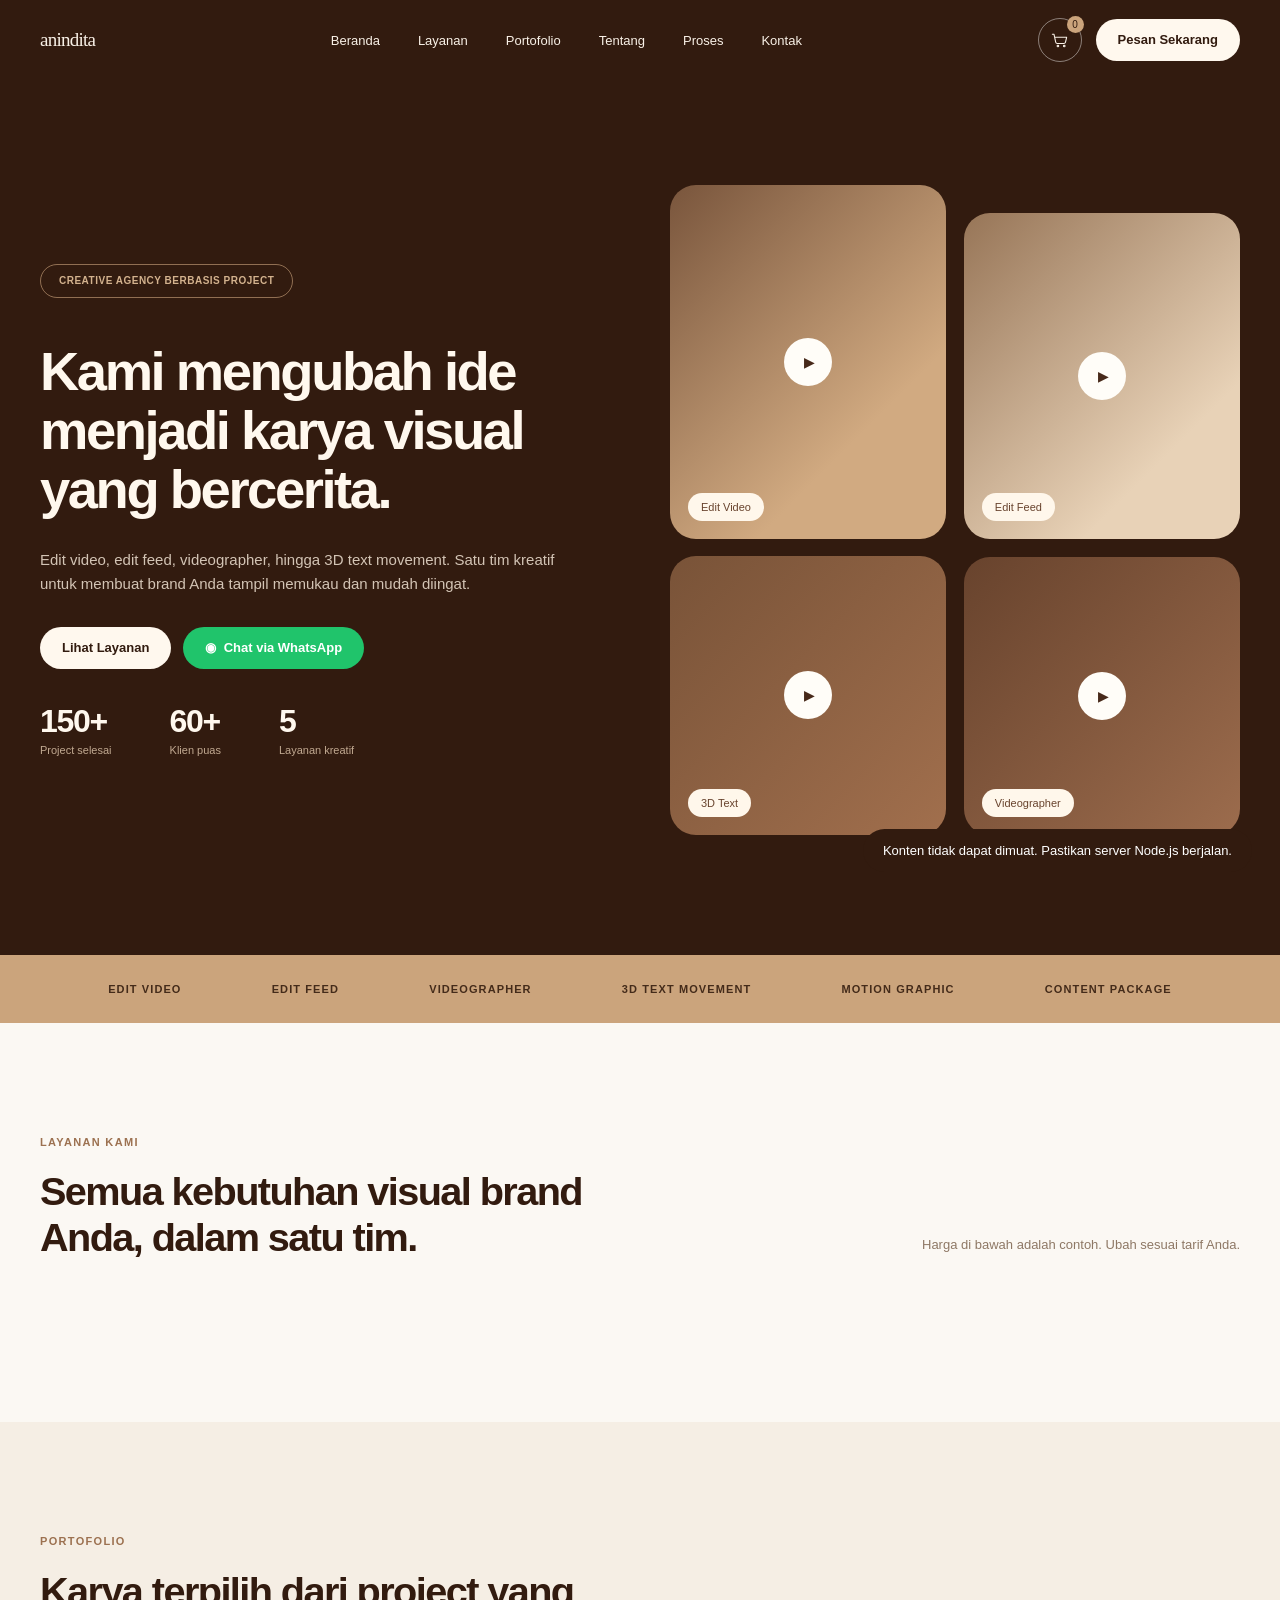
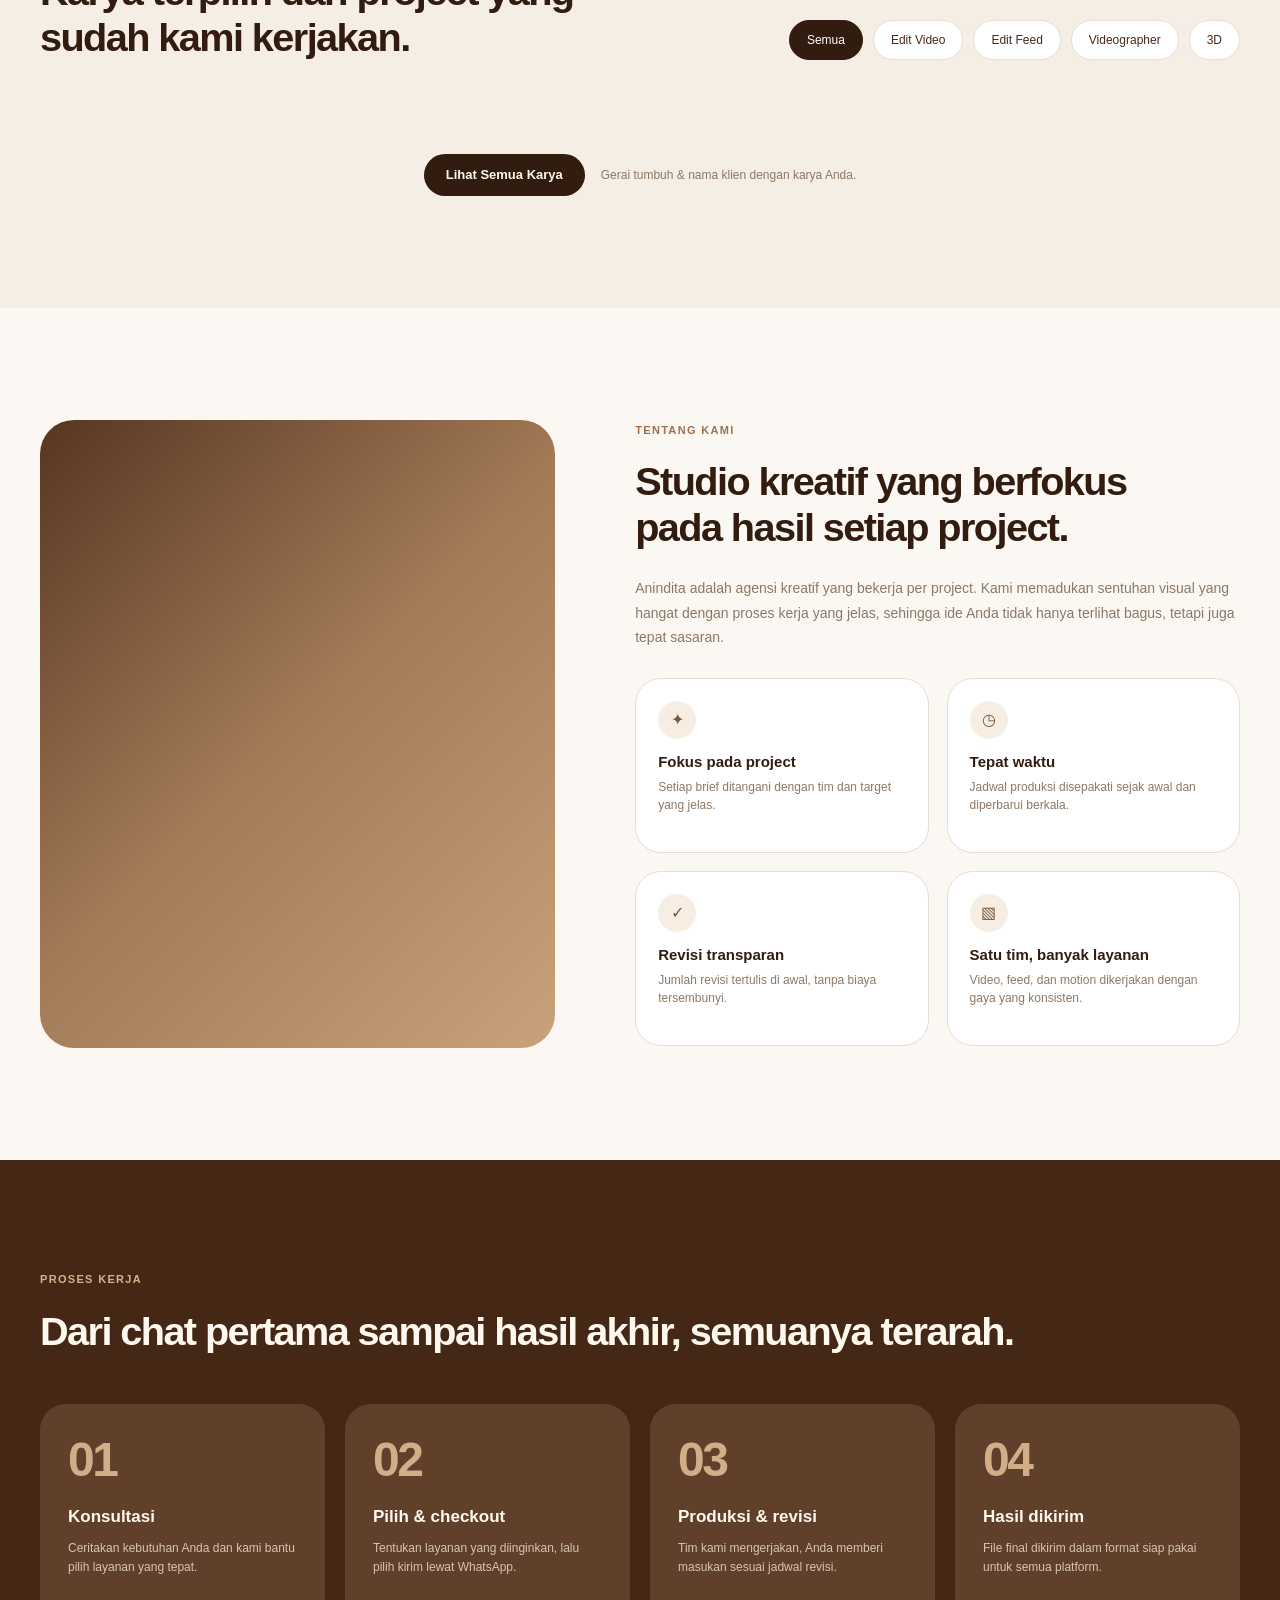
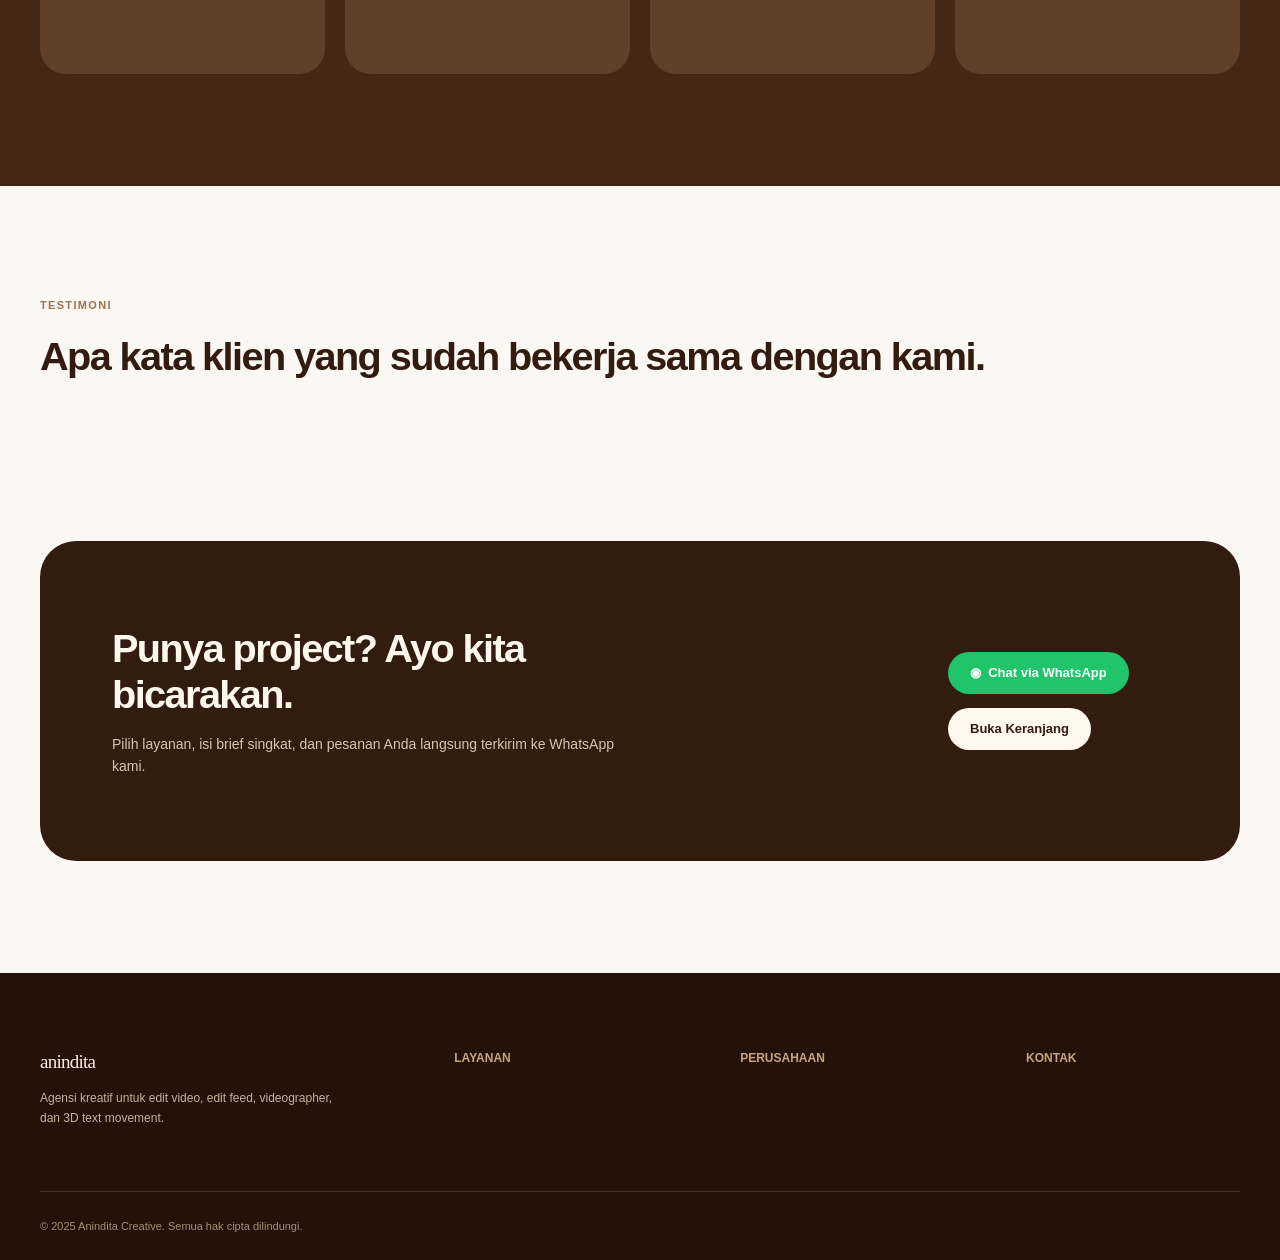
==== landing-page/index.html @ 93f9b480 "Add initial styles for landing page layout and components - Introduced a new CSS file for the landin" ====
<!doctype html>
<html lang="id">
  <head>
    <meta charset="utf-8">
    <meta name="viewport" content="width=device-width, initial-scale=1">
    <meta name="theme-color" content="#321b0f">
    <meta name="description" content="Anindita Creative membantu brand bercerita lewat video, edit feed, videografi, dan motion graphic.">
    <title>Anindita Creative — Ceritakan Brand Anda</title>
    <link rel="stylesheet" href="./styles.css">
    <script src="./app.js" defer></script>
  </head>
  <body>
    <header class="site-header">
      <a class="wordmark" href="#beranda" aria-label="Anindita, ke beranda">anindita</a>
      <button class="menu-toggle" type="button" aria-expanded="false" aria-controls="primary-navigation" aria-label="Buka navigasi">
        <span></span><span></span>
      </button>
      <nav class="primary-navigation" id="primary-navigation" aria-label="Navigasi utama">
        <a href="#beranda">Beranda</a>
        <a href="#layanan">Layanan</a>
        <a href="#portofolio">Portofolio</a>
        <a href="#tentang">Tentang</a>
        <a href="#proses">Proses</a>
        <a href="#kontak">Kontak</a>
      </nav>
      <div class="header-actions">
        <button class="cart-button" type="button" aria-label="Buka keranjang" aria-expanded="false">
          <svg viewBox="0 0 24 24" aria-hidden="true"><path d="M3 4h2l2.2 10.1a2 2 0 0 0 2 1.6h8.4a2 2 0 0 0 1.9-1.4L21 8H6"></path><circle cx="10" cy="19" r="1"></circle><circle cx="18" cy="19" r="1"></circle></svg>
          <span class="cart-count" aria-live="polite">0</span>
        </button>
        <a class="button button-light header-order" href="#layanan">Pesan Sekarang</a>
      </div>
    </header>

    <main>
      <section class="hero" id="beranda">
        <div class="hero-inner">
          <div class="hero-copy">
            <span class="eyebrow eyebrow-outline" id="hero-eyebrow">Creative agency berbasis project</span>
            <h1 class="hero-title">Kami mengubah ide<br class="desktop-break"> menjadi karya visual<br class="desktop-break"> yang bercerita.</h1>
            <p class="hero-description">Edit video, edit feed, videographer, hingga 3D text movement. Satu tim kreatif untuk membuat brand Anda tampil memukau dan mudah diingat.</p>
            <div class="hero-actions">
              <a class="button button-light hero-primary" href="#layanan">Lihat Layanan</a>
              <a class="button button-green hero-whatsapp" href="https://wa.me/628733812033?text=Halo%20Anindita%2C%20saya%20ingin%20konsultasi%20project." target="_blank" rel="noreferrer">◉&nbsp; Chat via WhatsApp</a>
            </div>
            <div class="hero-stats" id="hero-stats" aria-label="Statistik Anindita Creative">
              <div><strong>150+</strong><span>Project selesai</span></div>
              <div><strong>60+</strong><span>Klien puas</span></div>
              <div><strong>5</strong><span>Layanan kreatif</span></div>
            </div>
          </div>
          <div class="hero-gallery" id="hero-gallery" aria-label="Contoh layanan kreatif">
            <div class="hero-tile tile-video"><span class="play-icon" aria-hidden="true">▶</span><span class="tile-label">Edit Video</span></div>
            <div class="hero-tile tile-feed"><span class="play-icon" aria-hidden="true">▶</span><span class="tile-label">Edit Feed</span></div>
            <div class="hero-tile tile-text"><span class="play-icon" aria-hidden="true">▶</span><span class="tile-label">3D Text</span></div>
            <div class="hero-tile tile-videographer"><span class="play-icon" aria-hidden="true">▶</span><span class="tile-label">Videographer</span></div>
          </div>
        </div>
      </section>

      <nav class="service-ribbon" id="service-ribbon" aria-label="Kategori layanan">
        <a href="#layanan">Edit Video</a>
        <a href="#layanan">Edit Feed</a>
        <a href="#layanan">Videographer</a>
        <a href="#layanan">3D Text Movement</a>
        <a href="#layanan">Motion Graphic</a>
        <a href="#layanan">Content Package</a>
      </nav>

      <section class="section services-section" id="layanan">
        <div class="section-heading services-heading">
          <div>
            <span class="eyebrow" id="services-eyebrow">Layanan kami</span>
            <h2 id="services-title">Semua kebutuhan visual brand<br class="desktop-break"> Anda, dalam satu tim.</h2>
          </div>
          <p id="services-description">Harga di bawah adalah contoh. Ubah sesuai tarif Anda.</p>
        </div>
        <div class="service-grid" id="service-grid"></div>
      </section>

      <section class="section portfolio-section" id="portofolio">
        <div class="section-heading portfolio-heading">
          <div>
            <span class="eyebrow" id="portfolio-eyebrow">Portofolio</span>
            <h2 id="portfolio-title">Karya terpilih dari project yang<br class="desktop-break"> sudah kami kerjakan.</h2>
          </div>
          <div class="portfolio-filters" id="portfolio-filters" role="group" aria-label="Filter portofolio">
            <button type="button" class="filter-button is-active" data-filter="Semua" aria-pressed="true">Semua</button>
            <button type="button" class="filter-button" data-filter="Edit Video" aria-pressed="false">Edit Video</button>
            <button type="button" class="filter-button" data-filter="Edit Feed" aria-pressed="false">Edit Feed</button>
            <button type="button" class="filter-button" data-filter="Videographer" aria-pressed="false">Videographer</button>
            <button type="button" class="filter-button" data-filter="3D Text Movement" aria-pressed="false">3D</button>
          </div>
        </div>
        <div class="project-grid" id="project-grid"></div>
        <div class="portfolio-more">
          <a class="button button-dark" id="portfolio-view-all" href="#kontak">Lihat Semua Karya</a>
          <span id="portfolio-view-all-note">Gerai tumbuh &amp; nama klien dengan karya Anda.</span>
        </div>
      </section>

      <section class="section about-section" id="tentang">
        <div class="about-image" role="img" aria-label="Visual kreatif bernuansa cokelat"></div>
        <div class="about-copy">
          <span class="eyebrow" id="about-eyebrow">Tentang kami</span>
          <h2 id="about-title">Studio kreatif yang berfokus<br class="desktop-break"> pada hasil setiap project.</h2>
          <p id="about-description">Anindita adalah agensi kreatif yang bekerja per project. Kami memadukan sentuhan visual yang hangat dengan proses kerja yang jelas, sehingga ide Anda tidak hanya terlihat bagus, tetapi juga tepat sasaran.</p>
          <div class="feature-grid" id="feature-grid">
            <article class="feature-card"><span class="icon-bubble" aria-hidden="true">✦</span><h3>Fokus pada project</h3><p>Setiap brief ditangani dengan tim dan target yang jelas.</p></article>
            <article class="feature-card"><span class="icon-bubble" aria-hidden="true">◷</span><h3>Tepat waktu</h3><p>Jadwal produksi disepakati sejak awal dan diperbarui berkala.</p></article>
            <article class="feature-card"><span class="icon-bubble" aria-hidden="true">✓</span><h3>Revisi transparan</h3><p>Jumlah revisi tertulis di awal, tanpa biaya tersembunyi.</p></article>
            <article class="feature-card"><span class="icon-bubble" aria-hidden="true">▧</span><h3>Satu tim, banyak layanan</h3><p>Video, feed, dan motion dikerjakan dengan gaya yang konsisten.</p></article>
          </div>
        </div>
      </section>

      <section class="section process-section" id="proses">
        <span class="eyebrow eyebrow-muted" id="process-eyebrow">Proses kerja</span>
        <h2 id="process-title">Dari chat pertama sampai hasil akhir, semuanya terarah.</h2>
        <div class="process-grid" id="process-grid">
          <article class="process-card"><span>01</span><h3>Konsultasi</h3><p>Ceritakan kebutuhan Anda dan kami bantu pilih layanan yang tepat.</p></article>
          <article class="process-card"><span>02</span><h3>Pilih &amp; checkout</h3><p>Tentukan layanan yang diinginkan, lalu pilih kirim lewat WhatsApp.</p></article>
          <article class="process-card"><span>03</span><h3>Produksi &amp; revisi</h3><p>Tim kami mengerjakan, Anda memberi masukan sesuai jadwal revisi.</p></article>
          <article class="process-card"><span>04</span><h3>Hasil dikirim</h3><p>File final dikirim dalam format siap pakai untuk semua platform.</p></article>
        </div>
      </section>

      <section class="section testimonials-section">
        <span class="eyebrow" id="testimonials-eyebrow">Testimoni</span>
        <h2 id="testimonials-title">Apa kata klien yang sudah bekerja sama dengan kami.</h2>
        <div class="testimonial-grid" id="testimonial-grid"></div>
        <div class="contact-banner" id="kontak">
          <div>
            <h2 id="contact-title">Punya project? Ayo kita<br class="desktop-break"> bicarakan.</h2>
            <p id="contact-description">Pilih layanan, isi brief singkat, dan pesanan Anda langsung terkirim ke WhatsApp kami.</p>
          </div>
          <div class="contact-actions">
            <a class="button button-green contact-whatsapp" href="https://wa.me/628733812033?text=Halo%20Anindita%2C%20saya%20ingin%20membicarakan%20project." target="_blank" rel="noreferrer">◉&nbsp; Chat via WhatsApp</a>
            <button class="button button-light open-cart" id="contact-cart-button" type="button">Buka Keranjang</button>
          </div>
        </div>
      </section>
    </main>

    <footer class="site-footer">
      <div class="footer-main">
        <div class="footer-brand">
          <a class="wordmark" href="#beranda">anindita</a>
          <p id="footer-description">Agensi kreatif untuk edit video, edit feed, videographer, dan 3D text movement.</p>
        </div>
        <div class="footer-column"><h2 id="footer-services-title">Layanan</h2><div class="footer-links" id="footer-services"></div></div>
        <div class="footer-column"><h2 id="footer-company-title">Perusahaan</h2><div class="footer-links" id="footer-company"></div></div>
        <div class="footer-column"><h2 id="footer-contact-title">Kontak</h2><div class="footer-links" id="footer-contact"></div></div>
      </div>
      <div class="footer-bottom" id="footer-copyright">© 2025 Anindita Creative. Semua hak cipta dilindungi.</div>
    </footer>

    <div class="cart-overlay" hidden></div>
    <aside class="cart-panel" role="dialog" aria-label="Keranjang layanan" aria-modal="false" aria-hidden="true" inert>
      <div class="cart-panel-header"><h2>Keranjang Anda</h2><button class="cart-close" type="button" aria-label="Tutup keranjang">×</button></div>
      <div class="cart-items" aria-live="polite"></div>
      <div class="cart-panel-footer"><p class="cart-total"></p><a class="button button-dark cart-checkout" href="https://wa.me/628733812033?text=Halo%20Anindita%2C%20saya%20ingin%20memesan%20layanan." target="_blank" rel="noreferrer">Lanjutkan via WhatsApp</a></div>
    </aside>
    <div class="toast-message" role="status" aria-live="polite"></div>
  </body>
</html>
---- landing-page/styles.css ----
:root {
  color-scheme: light;
  --ink: #321b0f;
  --ink-soft: #47291a;
  --paper: #fbf8f3;
  --sand: #f5eee4;
  --tan: #cba47c;
  --muted: #8e7865;
  --line: #e8ddd0;
  --green: #20c46b;
  --container: 1280px;
  --section-space: 112px;
  --card-radius: 26px;
  --gallery-ratio: .877;
  --gallery-gap: 3.1%;
  --gallery-stagger: 10.2%;
}

* { box-sizing: border-box; }

html { scroll-behavior: smooth; scroll-padding-top: 88px; }

body {
  margin: 0;
  color: var(--ink);
  background: var(--paper);
  font-family: "DM Sans", "Avenir Next", Avenir, Arial, sans-serif;
  -webkit-font-smoothing: antialiased;
  text-rendering: optimizeLegibility;
}

button, a { font: inherit; }
a { color: inherit; text-decoration: none; }
button { color: inherit; }

.site-header {
  position: absolute;
  z-index: 5;
  top: 0;
  left: 50%;
  display: flex;
  width: min(100% - 80px, var(--container));
  height: 80px;
  align-items: center;
  justify-content: space-between;
  transform: translateX(-50%);
  color: #f9f1e7;
}

.wordmark { font-family: Georgia, serif; font-size: 19px; letter-spacing: -.04em; }
.primary-navigation { display: flex; align-items: center; gap: 38px; }
.primary-navigation a, .footer-column a { transition: opacity .2s ease; }
.primary-navigation a { font-size: 13px; }
.primary-navigation a:hover, .footer-column a:hover { opacity: .7; }
.header-actions { display: flex; align-items: center; gap: 14px; }
.cart-button {
  position: relative;
  display: grid;
  width: 44px;
  height: 44px;
  place-items: center;
  border: 1px solid rgba(255,255,255,.44);
  border-radius: 50%;
  background: transparent;
  color: inherit;
  cursor: pointer;
}
.cart-button svg { width: 19px; fill: none; stroke: currentColor; stroke-linecap: round; stroke-linejoin: round; stroke-width: 1.35; }
.cart-count {
  position: absolute;
  top: -3px;
  right: -3px;
  display: grid;
  min-width: 17px;
  height: 17px;
  padding: 0 4px;
  place-items: center;
  border-radius: 99px;
  background: var(--tan);
  color: var(--ink);
  font-size: 10px;
}
.button {
  display: inline-flex;
  min-height: 42px;
  align-items: center;
  justify-content: center;
  padding: 0 22px;
  border: 0;
  border-radius: 99px;
  font-size: 13px;
  font-weight: 650;
  line-height: 1.2;
  transition: transform .18s ease, filter .18s ease;
}
.button:hover { filter: brightness(.96); transform: translateY(-1px); }
.button-light { background: #fff8ee; color: var(--ink); }
.button-dark { background: var(--ink); color: #fff8ee; }
.button-green { background: var(--green); color: #fff; }
.menu-toggle { display: none; }

.hero {
  min-height: 955px;
  padding: 155px 40px 90px;
  background: var(--ink);
  color: #fff8ee;
}
.hero-inner {
  display: grid;
  width: min(100%, var(--container));
  min-height: 710px;
  grid-template-columns: 1fr 1.02fr;
  align-items: center;
  gap: 60px;
  margin: 0 auto;
}
.hero-copy { max-width: 590px; }
.eyebrow {
  display: block;
  margin-bottom: 20px;
  color: #9c7150;
  font-size: 11px;
  font-weight: 750;
  letter-spacing: .12em;
  line-height: 1.4;
  text-transform: uppercase;
}
.eyebrow-outline {
  display: inline-flex;
  min-height: 34px;
  align-items: center;
  padding: 0 18px;
  border: 1px solid rgba(203,164,124,.62);
  border-radius: 99px;
  color: #d3b28e;
  font-size: 10px;
  letter-spacing: .05em;
}
h1, h2, h3, p { margin-top: 0; }
.hero h1 {
  margin: 24px 0 28px;
  font-size: clamp(44px, 4.25vw, 62px);
  font-weight: 650;
  letter-spacing: -.045em;
  line-height: 1.09;
}
.hero-copy > p { max-width: 515px; margin-bottom: 30px; color: #d3c4b5; font-size: 15px; line-height: 1.65; }
.hero-actions { display: flex; flex-wrap: wrap; gap: 12px; }
.hero-stats { display: flex; gap: 58px; margin-top: 34px; }
.hero-stats div { display: grid; gap: 4px; }
.hero-stats strong { font-size: 32px; font-weight: 600; letter-spacing: -.04em; }
.hero-stats span { color: #c1a991; font-size: 11px; }
.hero-gallery {
  width: 100%;
  display: grid;
  max-width: 570px;
  aspect-ratio: var(--gallery-ratio);
  grid-template-columns: repeat(2, minmax(0, 1fr));
  grid-template-rows: minmax(0, 1.12fr) minmax(0, .88fr);
  column-gap: var(--gallery-gap);
  row-gap: calc(var(--gallery-gap) * .87);
  justify-self: end;
}
.hero-tile {
  position: relative;
  display: grid;
  min-width: 0;
  place-items: center;
  overflow: hidden;
  border-radius: var(--card-radius);
}
.tile-video { grid-row: 1; background: linear-gradient(135deg,#79553c,#d1aa81 70%); }
.tile-feed { margin-top: var(--gallery-stagger); background: linear-gradient(135deg,#977557,#e8d2b7 74%); }
.tile-text { margin-top: -1px; background: linear-gradient(135deg,#795338,#a16f4d); }
.tile-videographer { background: linear-gradient(135deg,#68432d,#9c6c4d); }
.play-icon {
  display: grid;
  width: 48px;
  height: 48px;
  padding-left: 3px;
  place-items: center;
  border-radius: 50%;
  background: #fffdf8;
  color: var(--ink-soft);
  font-size: 14px;
}
.tile-label {
  position: absolute;
  bottom: 18px;
  left: 18px;
  padding: 8px 13px;
  border-radius: 99px;
  background: #fff7eb;
  color: #68432d;
  font-size: 11px;
}
.service-ribbon {
  display: flex;
  min-height: 68px;
  align-items: center;
  justify-content: space-evenly;
  gap: 22px;
  overflow-x: auto;
  padding: 0 max(40px, calc((100% - var(--container)) / 2));
  background: var(--tan);
  scrollbar-width: none;
}
.service-ribbon::-webkit-scrollbar { display: none; }
.service-ribbon a { flex: 0 0 auto; color: #442b1a; font-size: 11px; font-weight: 750; letter-spacing: .1em; text-transform: uppercase; }

.section { padding: var(--section-space) 40px; }
.section > *, .section-heading, .footer-main, .footer-bottom {
  width: min(100%, var(--container));
  margin-right: auto;
  margin-left: auto;
}
.section-heading { display: flex; align-items: flex-end; justify-content: space-between; gap: 42px; margin-bottom: 50px; }
.section-heading .eyebrow { margin-bottom: 18px; }
.section h2 { margin-bottom: 0; font-size: clamp(32px, 3.1vw, 44px); font-weight: 650; letter-spacing: -.04em; line-height: 1.16; }
.services-heading > p { margin: 0 0 8px; color: var(--muted); font-size: 13px; }
.services-section { background: var(--paper); }
.service-grid { display: grid; grid-template-columns: repeat(3,minmax(0,1fr)); gap: 30px 24px; }
.service-card {
  display: flex;
  min-height: 320px;
  flex-direction: column;
  padding: 28px;
  border: 1px solid var(--line);
  border-radius: var(--card-radius);
  background: #fff;
}
.icon-bubble {
  display: grid;
  width: 48px;
  height: 48px;
  flex: 0 0 auto;
  place-items: center;
  border-radius: 50%;
  background: #f6eee3;
  color: #79583e;
  font-size: 16px;
}
.service-card h3 { margin: 18px 0 12px; font-size: 22px; font-weight: 650; letter-spacing: -.025em; }
.service-card > p { max-width: 330px; margin-bottom: 24px; color: var(--muted); font-size: 13px; line-height: 1.65; }
.service-price-row { display: flex; align-items: flex-end; justify-content: space-between; gap: 12px; margin-top: auto; padding-top: 16px; border-top: 1px solid #f1e9df; }
.price-label { display: block; margin-bottom: 4px; color: var(--muted); font-size: 11px; }
.service-price { font-size: 15px; font-weight: 700; }
.add-button {
  display: inline-flex;
  min-height: 38px;
  align-items: center;
  gap: 9px;
  padding: 0 15px;
  border: 0;
  border-radius: 99px;
  background: var(--ink-soft);
  color: #fff8ee;
  cursor: pointer;
  font-size: 12px;
}
.add-button:hover { background: #68432d; }

.portfolio-section { background: var(--sand); }
.portfolio-heading { align-items: flex-end; }
.portfolio-filters { display: flex; flex-wrap: wrap; justify-content: flex-end; gap: 10px; }
.filter-button {
  min-height: 40px;
  padding: 0 17px;
  border: 1px solid var(--line);
  border-radius: 99px;
  background: #fff;
  color: var(--ink-soft);
  cursor: pointer;
  font-size: 12px;
}
.filter-button.is-active, .filter-button:hover { border-color: var(--ink); background: var(--ink); color: white; }
.project-grid { display: grid; grid-template-columns: repeat(3,minmax(0,1fr)); gap: 42px 24px; }
.project-card[hidden] { display: none; }
.project-image {
  position: relative;
  display: grid;
  width: 100%;
  aspect-ratio: 1.35;
  place-items: center;
  overflow: hidden;
  border-radius: calc(var(--card-radius) - 2px);
}
.project-image::after { position: absolute; inset: 0; background: linear-gradient(130deg,rgba(42,23,13,.24),transparent 58%,rgba(255,255,255,.07)); content: ""; }
.project-image .play-icon { z-index: 1; }
.project-tag { position: absolute; z-index: 2; top: 16px; left: 16px; padding: 8px 12px; border-radius: 99px; background: #fff7eb; color: #5d3d28; font-size: 11px; }
.project-card h3 { margin: 18px 0 9px; font-size: 19px; font-weight: 650; letter-spacing: -.015em; }
.project-card p { margin: 0; color: var(--muted); font-size: 12px; }
.portfolio-more { display: flex; align-items: center; justify-content: center; gap: 16px; margin-top: 44px; }
.portfolio-more span { color: var(--muted); font-size: 12px; }

.about-section { display: grid; grid-template-columns: minmax(0,.92fr) minmax(0,1.08fr); align-items: center; gap: 80px; background: var(--paper); }
.about-image { width: min(100%, 560px); aspect-ratio: .82; border-radius: 34px; background: linear-gradient(135deg,#563522 0%,#a27a56 48%,#c9a27b 100%); }
.about-copy h2 { margin-bottom: 26px; }
.about-copy > p { margin-bottom: 28px; color: var(--muted); font-size: 14px; line-height: 1.75; }
.feature-grid { display: grid; grid-template-columns: repeat(2,minmax(0,1fr)); gap: 18px; }
.feature-card { min-height: 175px; padding: 22px; border: 1px solid var(--line); border-radius: var(--card-radius); background: #fff; }
.feature-card .icon-bubble { width: 38px; height: 38px; margin-bottom: 14px; }
.feature-card h3 { margin-bottom: 8px; font-size: 15px; }
.feature-card p { margin-bottom: 0; color: var(--muted); font-size: 12px; line-height: 1.55; }

.process-section { background: #452716; color: #fff8ee; }
.process-section .eyebrow, .eyebrow-muted { color: #d4b28e; }
.process-section > h2 { margin-bottom: 50px; }
.process-grid { display: grid; grid-template-columns: repeat(4,minmax(0,1fr)); gap: 20px; }
.process-card { min-height: 270px; padding: 28px; border-radius: var(--card-radius); background: #60402b; }
.process-card > span { display: block; margin-bottom: 20px; color: #d1ad88; font-size: 48px; font-weight: 600; letter-spacing: -.05em; }
.process-card h3 { margin-bottom: 12px; font-size: 17px; }
.process-card p { margin: 0; color: #d7c4b0; font-size: 12px; line-height: 1.6; }

.testimonials-section { background: var(--paper); }
.testimonials-section > h2 { margin-bottom: 50px; }
.testimonial-grid { display: grid; grid-template-columns: repeat(3,minmax(0,1fr)); gap: 24px; }
.testimonial-card { min-height: 250px; padding: 28px; border: 1px solid var(--line); border-radius: var(--card-radius); background: #fff; }
.testimonial-stars { margin-bottom: 15px; color: var(--tan); font-size: 19px; letter-spacing: 2px; }
.testimonial-card blockquote { min-height: 72px; margin: 0 0 20px; font-size: 15px; font-weight: 600; line-height: 1.5; }
.testimonial-author { display: flex; align-items: center; gap: 12px; }
.avatar { width: 42px; height: 42px; border-radius: 50%; background: linear-gradient(135deg,#69442b,#d1a477); }
.testimonial-author strong, .testimonial-author span { display: block; }
.testimonial-author strong { margin-bottom: 4px; font-size: 12px; }
.testimonial-author span { color: var(--muted); font-size: 11px; }
.contact-banner {
  display: flex;
  min-height: 320px;
  align-items: center;
  justify-content: space-between;
  gap: 48px;
  margin-top: 112px;
  padding: 60px 72px;
  border-radius: 36px;
  background: #321b0f;
  color: #fff8ee;
}
.contact-banner h2 { margin-bottom: 16px; }
.contact-banner p { max-width: 530px; margin: 0; color: #d7c4b0; font-size: 14px; line-height: 1.6; }
.contact-actions { display: flex; min-width: 220px; flex-direction: column; align-items: flex-start; gap: 14px; }

.site-footer { padding: 78px 40px 0; background: #241208; color: #f7ede0; }
.footer-main { display: grid; grid-template-columns: 1.6fr repeat(3,1fr); gap: 72px; padding-bottom: 62px; }
.footer-brand p { max-width: 300px; margin: 16px 0 0; color: #c7b09b; font-size: 12px; line-height: 1.65; }
.footer-column { display: flex; flex-direction: column; align-items: flex-start; gap: 12px; }
.footer-links { display: flex; flex-direction: column; align-items: flex-start; gap: 12px; }
.footer-column h2 { margin: 0 0 7px; color: #c9a47e; font-size: 12px; font-weight: 700; text-transform: uppercase; }
.footer-column a, .footer-links a { color: #dfcdb9; font-size: 12px; }
.footer-bottom { padding: 28px 0; border-top: 1px solid rgba(255,255,255,.13); color: #a78d74; font-size: 11px; }

.cart-overlay { position: fixed; z-index: 9; inset: 0; background: rgba(22,12,7,.48); }
.cart-panel {
  position: fixed;
  z-index: 10;
  top: 0;
  right: 0;
  display: flex;
  width: min(100%, 460px);
  height: 100dvh;
  flex-direction: column;
  padding: 30px;
  background: var(--paper);
  box-shadow: -20px 0 60px rgba(0,0,0,.15);
  opacity: 0;
  pointer-events: none;
  transform: translateX(100%);
  transition: transform .25s ease, opacity .25s ease;
}
.cart-panel.is-open { opacity: 1; pointer-events: auto; transform: translateX(0); }
.cart-panel-header { display: flex; align-items: center; justify-content: space-between; padding-bottom: 20px; border-bottom: 1px solid var(--line); }
.cart-panel-header h2 { margin: 0; font-size: 23px; }
.cart-close { width: 38px; height: 38px; border: 1px solid var(--line); border-radius: 50%; background: white; cursor: pointer; font-size: 24px; }
.cart-items { flex: 1; overflow: auto; padding: 20px 0; }
.cart-empty { padding: 28px 0; color: var(--muted); font-size: 14px; }
.cart-item { display: flex; align-items: center; justify-content: space-between; gap: 15px; padding: 15px 0; border-bottom: 1px solid var(--line); }
.cart-item h3 { margin: 0 0 5px; font-size: 14px; }
.cart-item p { margin: 0; color: var(--muted); font-size: 12px; }
.cart-item-controls { display: flex; align-items: center; gap: 10px; }
.quantity-button { width: 30px; height: 30px; border: 1px solid var(--line); border-radius: 50%; background: white; cursor: pointer; }
.cart-panel-footer { padding-top: 18px; border-top: 1px solid var(--line); }
.cart-total { display: flex; justify-content: space-between; margin-bottom: 18px; font-size: 15px; font-weight: 700; }
.cart-checkout { width: 100%; }
.cart-checkout[aria-disabled="true"] { opacity: .5; pointer-events: none; }
.toast-message { position: fixed; z-index: 12; right: 28px; bottom: 28px; padding: 14px 20px; border-radius: 99px; background: var(--ink); color: white; font-size: 13px; opacity: 0; pointer-events: none; transform: translateY(10px); transition: opacity .2s ease, transform .2s ease; }
.toast-message.is-visible { opacity: 1; transform: translateY(0); }

@media (max-width: 1050px) {
  .site-header { width: calc(100% - 48px); }
  .primary-navigation { gap: 18px; }
  .primary-navigation a { font-size: 12px; }
  .hero { min-height: auto; padding: 140px 32px 80px; }
  .hero-inner { min-height: 620px; gap: 36px; }
  .hero h1 { font-size: clamp(40px,5vw,54px); }
  .section { padding: 88px 32px; }
  .service-card { min-height: 290px; padding: 23px; }
  .about-section { gap: 48px; }
  .footer-main { gap: 38px; }
}

@media (max-width: 760px) {
  html { scroll-padding-top: 72px; }
  .site-header { width: calc(100% - 40px); height: 72px; }
  .wordmark { font-size: 18px; }
  .menu-toggle {
    display: flex;
    width: 40px;
    height: 40px;
    flex-direction: column;
    align-items: center;
    justify-content: center;
    gap: 6px;
    order: 2;
    border: 1px solid rgba(255,255,255,.32);
    border-radius: 50%;
    background: transparent;
  }
  .menu-toggle span { width: 15px; height: 1px; background: #fff8ee; }
  .primary-navigation {
    position: absolute;
    top: 62px;
    right: 0;
    left: 0;
    display: none;
    align-items: stretch;
    gap: 0;
    padding: 10px 18px;
    border: 1px solid rgba(255,255,255,.12);
    border-radius: 18px;
    background: #3d2315;
  }
  .primary-navigation.is-open { display: flex; flex-direction: column; }
  .primary-navigation a { padding: 13px 4px; font-size: 14px; }
  .primary-navigation a + a { border-top: 1px solid rgba(255,255,255,.1); }
  .header-actions { gap: 9px; margin-left: auto; margin-right: 12px; }
  .cart-button { width: 38px; height: 38px; }
  .header-order { display: none; }
  .hero { padding: 125px 24px 54px; }
  .hero-inner { display: flex; min-height: 0; flex-direction: column; align-items: stretch; gap: 42px; }
  .hero h1 { margin: 18px 0; font-size: clamp(38px, 9.2vw, 54px); }
  .desktop-break { display: none; }
  .hero-copy > p { max-width: 470px; font-size: 14px; }
  .hero-actions { gap: 10px; }
  .hero-actions .button { min-height: 40px; padding: 0 17px; font-size: 12px; }
  .hero-stats { gap: 30px; margin-top: 27px; }
  .hero-stats strong { font-size: 27px; }
  .hero-gallery { width: 100%; max-width: 480px; align-self: center; }
  .hero-tile { border-radius: calc(var(--card-radius) - 6px); }
  .tile-feed { margin-top: var(--gallery-stagger); }
  .play-icon { width: 40px; height: 40px; font-size: 12px; }
  .tile-label { bottom: 12px; left: 12px; padding: 7px 10px; font-size: 10px; }
  .service-ribbon { min-height: 54px; justify-content: flex-start; gap: 28px; padding: 0 24px; }
  .service-ribbon a { font-size: 10px; }
  .section { padding: 70px 24px; }
  .section-heading { display: block; margin-bottom: 30px; }
  .section-heading .eyebrow { margin-bottom: 14px; }
  .section h2 { font-size: clamp(29px, 7vw, 38px); }
  .services-heading > p { margin-top: 14px; font-size: 12px; }
  .service-grid { grid-template-columns: repeat(2,minmax(0,1fr)); gap: 14px; }
  .service-card { min-height: 250px; padding: 18px; border-radius: 20px; }
  .icon-bubble { width: 40px; height: 40px; }
  .service-card h3 { margin: 14px 0 8px; font-size: 16px; }
  .service-card > p { margin-bottom: 18px; font-size: 11px; }
  .service-price-row { align-items: flex-start; flex-direction: column; gap: 12px; }
  .service-price { font-size: 13px; }
  .add-button { min-height: 32px; padding: 0 12px; font-size: 11px; }
  .portfolio-heading { display: block; }
  .portfolio-filters { justify-content: flex-start; flex-wrap: nowrap; overflow-x: auto; margin-top: 22px; padding-bottom: 4px; scrollbar-width: none; }
  .portfolio-filters::-webkit-scrollbar { display: none; }
  .filter-button { flex: 0 0 auto; min-height: 34px; padding: 0 13px; font-size: 11px; }
  .project-grid { grid-template-columns: repeat(2,minmax(0,1fr)); gap: 25px 14px; }
  .project-image { border-radius: 18px; }
  .project-tag { top: 10px; left: 10px; padding: 6px 9px; font-size: 9px; }
  .project-card h3 { margin: 11px 0 6px; font-size: 14px; }
  .project-card p { font-size: 10px; }
  .project-image .play-icon { width: 36px; height: 36px; }
  .portfolio-more { flex-direction: column; gap: 10px; margin-top: 30px; }
  .portfolio-more span { text-align: center; font-size: 11px; }
  .about-section { display: flex; flex-direction: column; align-items: stretch; gap: 36px; }
  .about-image { width: 100%; max-width: none; aspect-ratio: 1.18; border-radius: 24px; }
  .about-copy h2 { margin-bottom: 18px; }
  .about-copy > p { font-size: 13px; }
  .feature-grid { gap: 12px; }
  .feature-card { min-height: 155px; padding: 16px; border-radius: 18px; }
  .feature-card h3 { font-size: 13px; }
  .feature-card p { font-size: 11px; }
  .process-section > h2 { margin-bottom: 30px; }
  .process-grid { grid-template-columns: repeat(2,minmax(0,1fr)); gap: 12px; }
  .process-card { min-height: 200px; padding: 19px; border-radius: 20px; }
  .process-card > span { margin-bottom: 14px; font-size: 38px; }
  .process-card h3 { font-size: 15px; }
  .process-card p { font-size: 11px; }
  .testimonials-section > h2 { margin-bottom: 30px; }
  .testimonial-grid { grid-template-columns: 1fr; gap: 12px; }
  .testimonial-card { min-height: 0; padding: 22px; border-radius: 20px; }
  .testimonial-card blockquote { min-height: 0; margin-bottom: 17px; font-size: 14px; }
  .contact-banner { min-height: 0; flex-direction: column; align-items: flex-start; gap: 26px; margin-top: 60px; padding: 30px 24px; border-radius: 24px; }
  .contact-banner h2 { font-size: 29px; }
  .contact-banner p { font-size: 12px; }
  .contact-actions { min-width: 0; flex-direction: row; flex-wrap: wrap; gap: 10px; }
  .contact-actions .button { min-height: 38px; padding: 0 15px; font-size: 11px; }
  .site-footer { padding: 54px 24px 0; }
  .footer-main { grid-template-columns: repeat(2,minmax(0,1fr)); gap: 34px 22px; padding-bottom: 36px; }
  .footer-brand { grid-column: 1 / -1; }
  .footer-brand p { font-size: 11px; }
  .footer-column { gap: 10px; }
  .footer-column h2, .footer-column a { font-size: 11px; }
  .footer-bottom { padding: 20px 0; font-size: 10px; }
  .cart-panel { padding: 22px; }
  .toast-message { right: 16px; bottom: 16px; left: 16px; text-align: center; }
}

@media (max-width: 390px) {
  .site-header { width: calc(100% - 32px); }
  .hero { padding-right: 18px; padding-left: 18px; }
  .hero-stats { justify-content: space-between; gap: 10px; }
  .hero-stats strong { font-size: 24px; }
  .section { padding-right: 18px; padding-left: 18px; }
  .service-grid { grid-template-columns: 1fr; }
  .service-card { min-height: 0; }
  .service-price-row { align-items: center; flex-direction: row; }
  .footer-main { gap: 28px 16px; }
}

@media (prefers-reduced-motion: reduce) {
  *, *::before, *::after { scroll-behavior: auto !important; transition-duration: .01ms !important; }
}
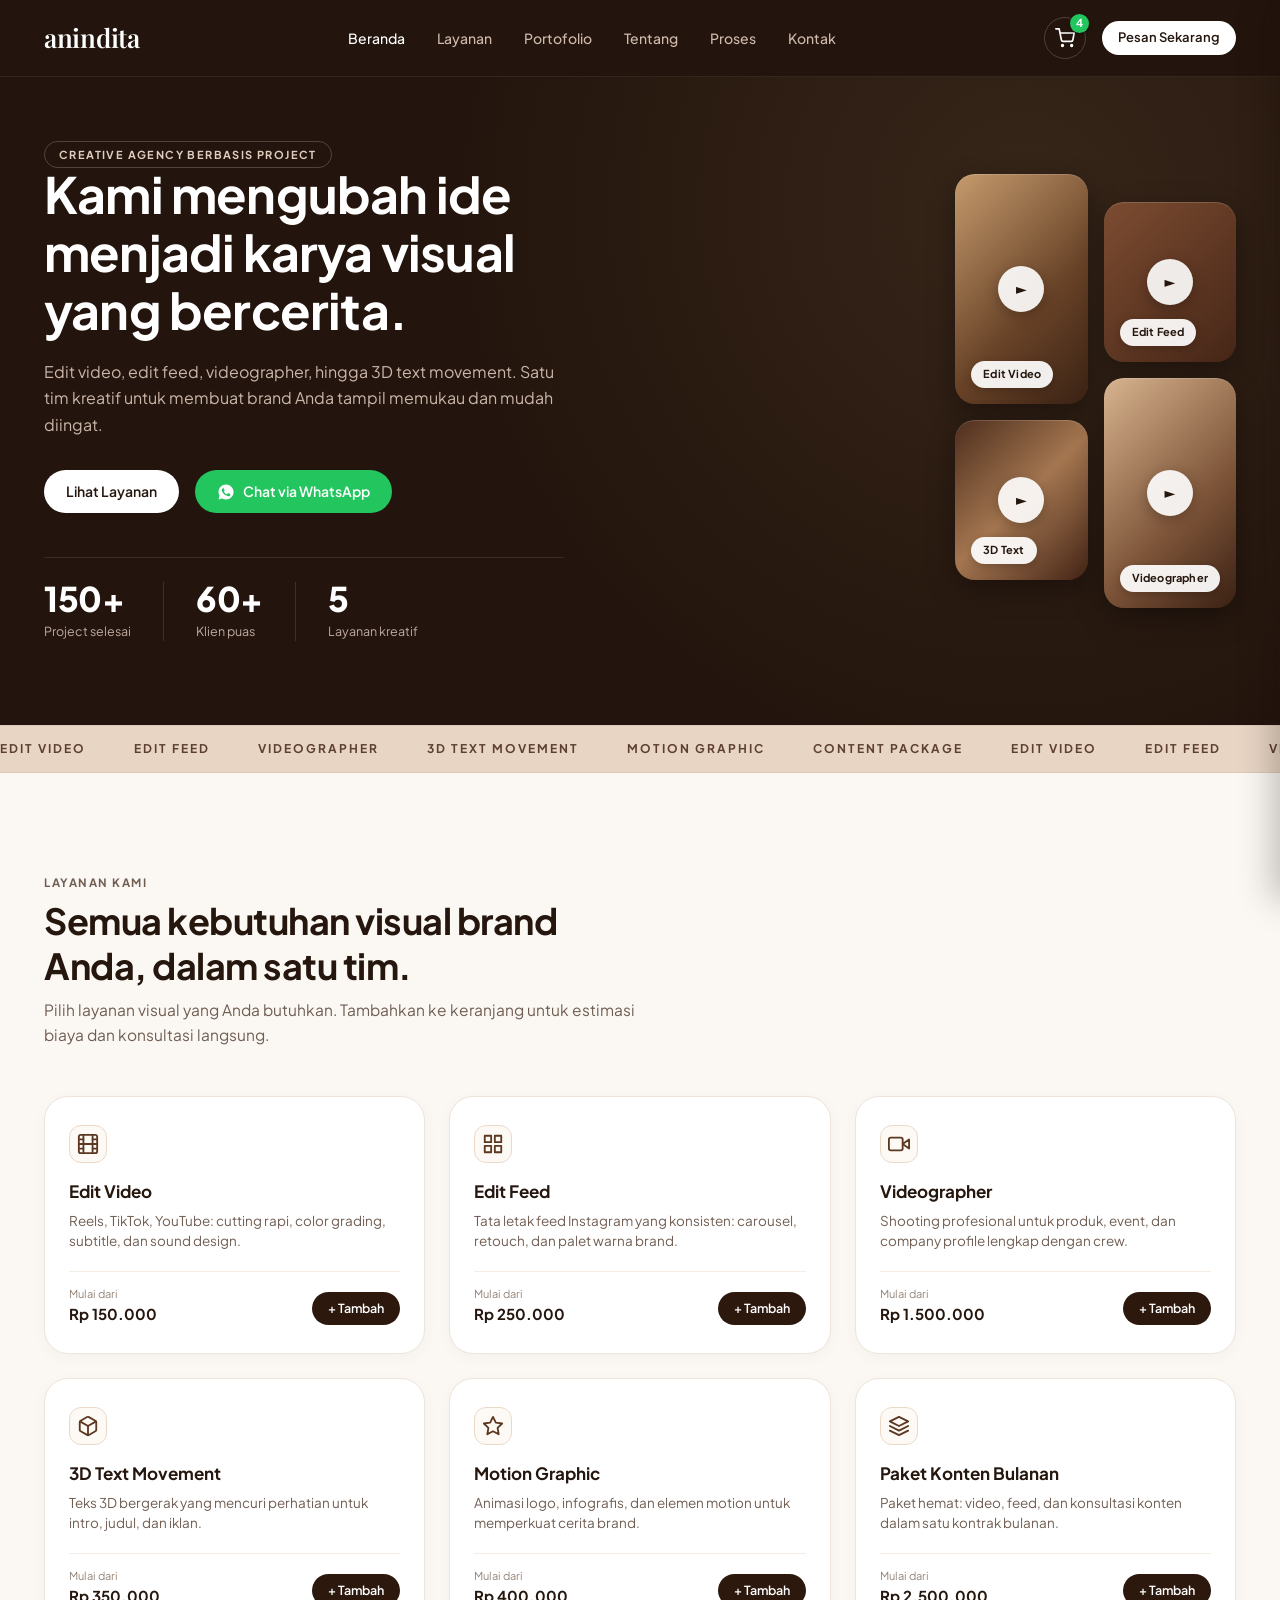
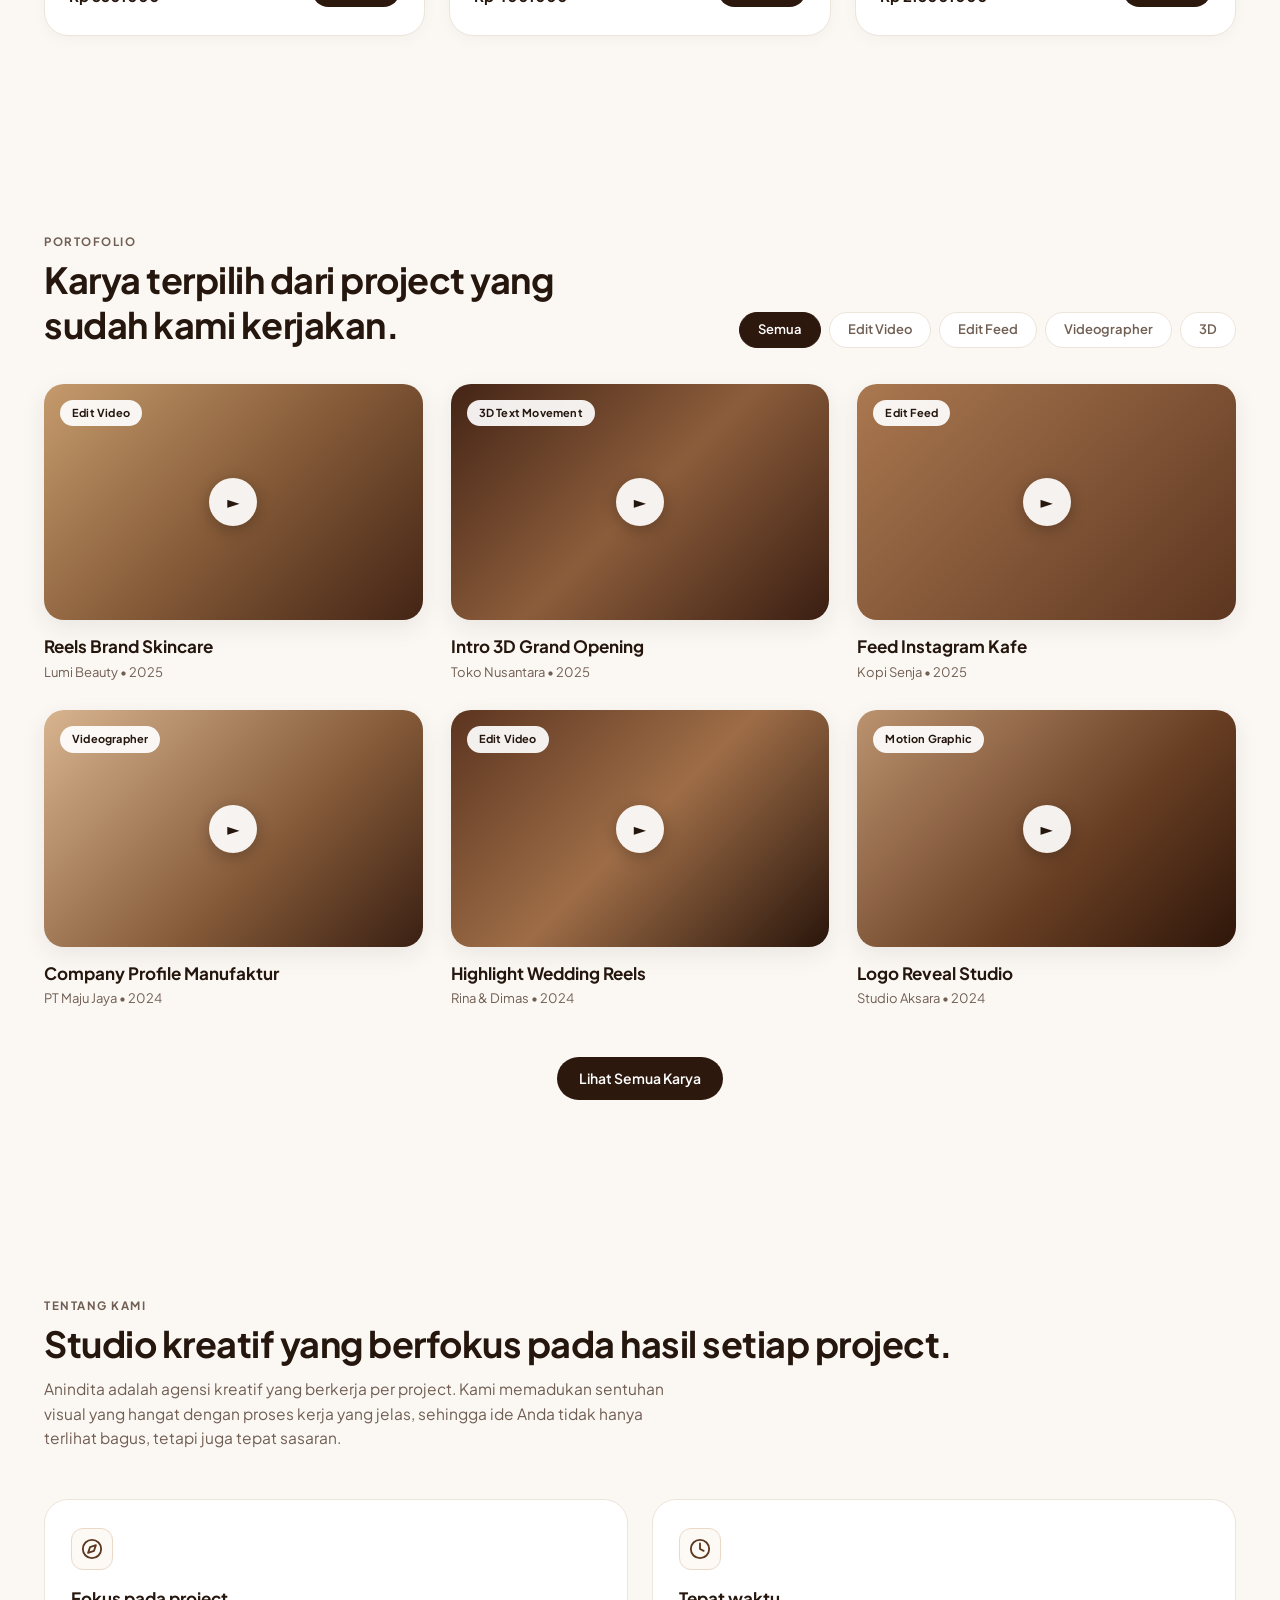
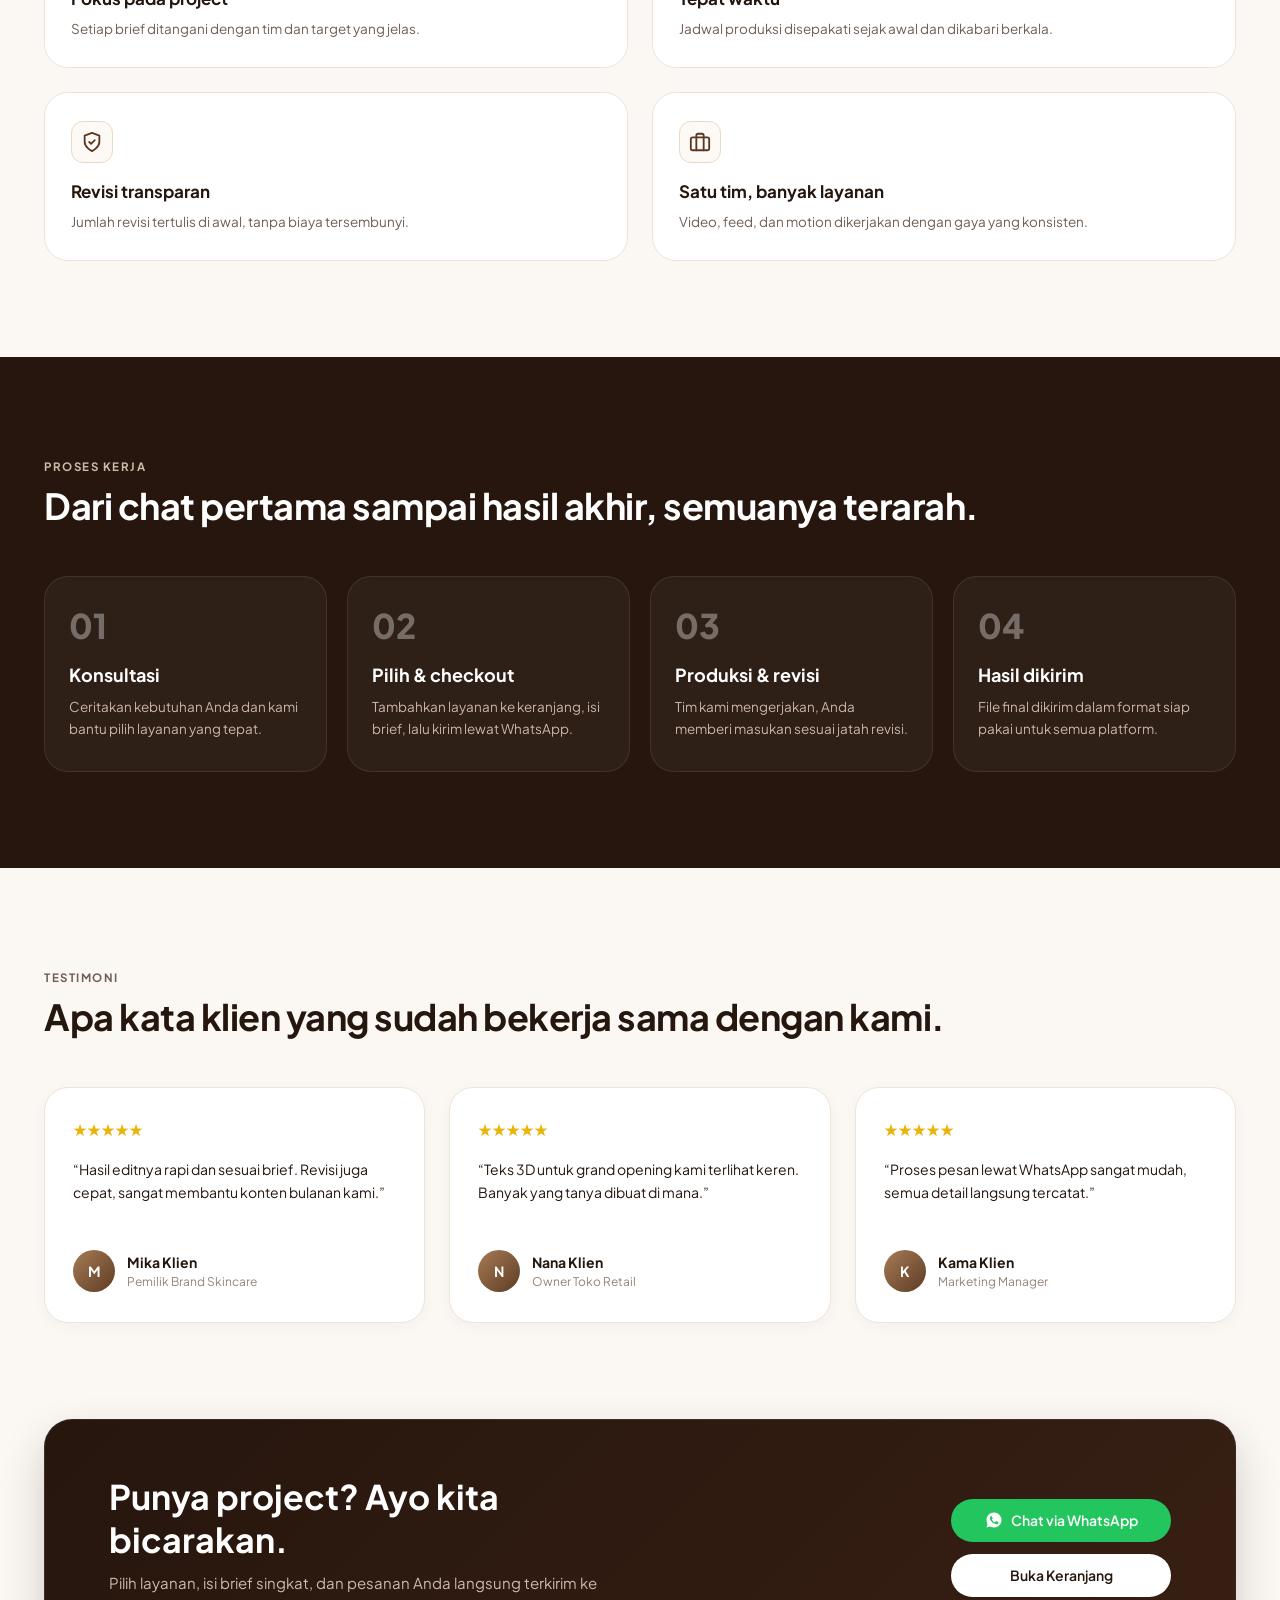
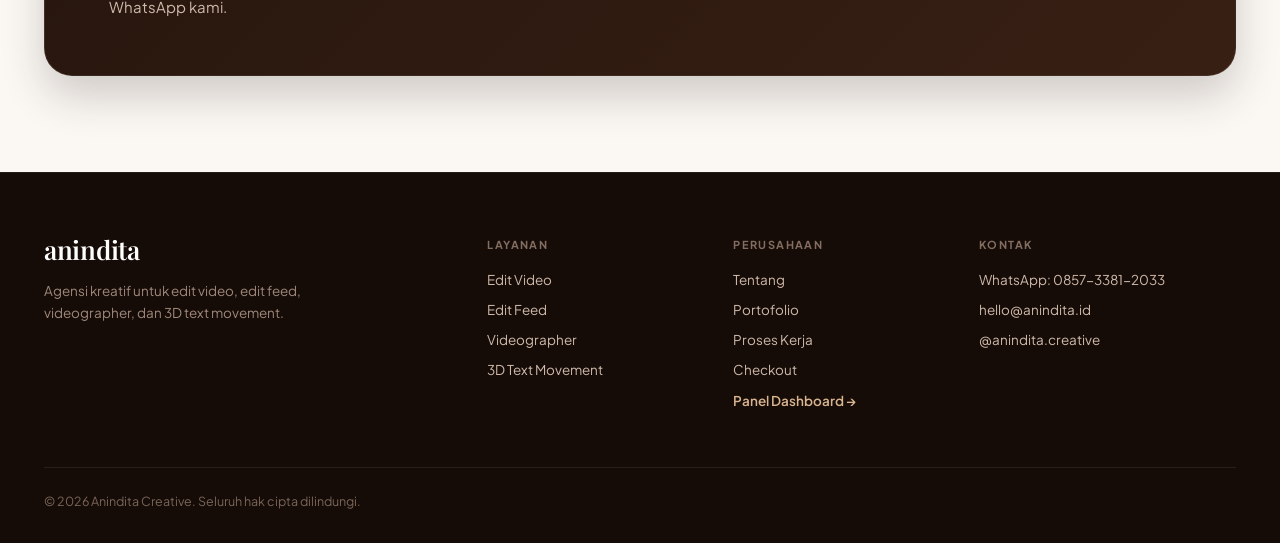
==== commit 75a68e0a: "feat: add complete landing page, cart, checkout flow, and dashboard for Anindita Creative" ====
--- a/landing-page/index.html
+++ b/landing-page/index.html
@@ -1,166 +1,697 @@
-<!doctype html>
+<!DOCTYPE html>
 <html lang="id">
-  <head>
-    <meta charset="utf-8">
-    <meta name="viewport" content="width=device-width, initial-scale=1">
-    <meta name="theme-color" content="#321b0f">
-    <meta name="description" content="Anindita Creative membantu brand bercerita lewat video, edit feed, videografi, dan motion graphic.">
-    <title>Anindita Creative — Ceritakan Brand Anda</title>
-    <link rel="stylesheet" href="./styles.css">
-    <script src="./app.js" defer></script>
-  </head>
-  <body>
-    <header class="site-header">
-      <a class="wordmark" href="#beranda" aria-label="Anindita, ke beranda">anindita</a>
-      <button class="menu-toggle" type="button" aria-expanded="false" aria-controls="primary-navigation" aria-label="Buka navigasi">
-        <span></span><span></span>
+<head>
+  <meta charset="UTF-8">
+  <meta name="viewport" content="width=device-width, initial-scale=1.0">
+  <title>anindita — Creative Agency Berbasis Project</title>
+  <meta name="description" content="Edit video, edit feed, videographer, hingga 3D text movement. Satu tim kreatif untuk membuat brand Anda tampil memukau dan mudah diingat.">
+  <link rel="stylesheet" href="css/style.css">
+  <link rel="icon" href="data:image/svg+xml,<svg xmlns=%22http://www.w3.org/2000/svg%22 viewBox=%220 0 100 100%22><text y=%22.9em%22 font-size=%2290%22 font-family=%22serif%22 fill=%22%2326160e%22>a</text></svg>">
+</head>
+<body>
+
+  <!-- Site Header (Dark Theme on Hero) -->
+  <header class="site-header">
+    <div class="container">
+      <div class="header-inner">
+        <a href="#beranda" class="wordmark light" aria-label="anindita home">anindita</a>
+
+        <button type="button" class="mobile-menu-btn" id="mobileMenuBtn" aria-label="Toggle navigasi menu">
+          &#9776;
+        </button>
+
+        <nav class="nav-links" id="mainNavLinks" aria-label="Navigasi Utama">
+          <a href="#beranda" class="nav-link active">Beranda</a>
+          <a href="#layanan" class="nav-link">Layanan</a>
+          <a href="#portofolio" class="nav-link">Portofolio</a>
+          <a href="#tentang" class="nav-link">Tentang</a>
+          <a href="#proses" class="nav-link">Proses</a>
+          <a href="#kontak" class="nav-link">Kontak</a>
+        </nav>
+
+        <div class="header-actions">
+          <button type="button" class="cart-icon-btn" data-open-cart aria-label="Buka Keranjang">
+            <svg width="20" height="20" viewBox="0 0 24 24" fill="none" stroke="currentColor" stroke-width="2" stroke-linecap="round" stroke-linejoin="round">
+              <circle cx="9" cy="21" r="1"></circle>
+              <circle cx="20" cy="21" r="1"></circle>
+              <path d="M1 1h4l2.68 13.39a2 2 0 0 0 2 1.61h9.72a2 2 0 0 0 2-1.61L23 6H6"></path>
+            </svg>
+            <span class="cart-badge" data-cart-badge>3</span>
+          </button>
+          <a href="#layanan" class="btn btn-white btn-sm header-order-btn">Pesan Sekarang</a>
+        </div>
+      </div>
+    </div>
+  </header>
+
+  <!-- Hero Section -->
+  <section class="hero-section" id="beranda">
+    <div class="container">
+      <div class="hero-grid">
+        <!-- Hero Left Content -->
+        <div class="hero-content">
+          <span class="eyebrow-pill">CREATIVE AGENCY BERBASIS PROJECT</span>
+          <h1>Kami mengubah ide<br>menjadi karya visual<br>yang bercerita.</h1>
+          <p class="hero-desc">
+            Edit video, edit feed, videographer, hingga 3D text movement. Satu tim kreatif untuk membuat brand Anda tampil memukau dan mudah diingat.
+          </p>
+          <div class="hero-buttons">
+            <a href="#layanan" class="btn btn-white">Lihat Layanan</a>
+            <a href="https://wa.me/6285733812033?text=Halo%20Anindita%20Creative%2C%20saya%20tertarik%20untuk%20konsultasi%20project." target="_blank" rel="noopener" class="btn btn-wa">
+              <svg width="18" height="18" viewBox="0 0 24 24" fill="currentColor">
+                <path d="M12.031 2C6.496 2 2 6.496 2 12.031c0 1.8.477 3.553 1.385 5.105L2 22l4.984-1.332a9.975 9.975 0 0 0 5.047 1.363h.004c5.535 0 10.031-4.496 10.031-10.031 0-2.68-1.043-5.199-2.937-7.094A9.971 9.971 0 0 0 12.031 2zm5.82 14.184c-.246.688-1.422 1.316-1.957 1.398-.492.078-1.137.11-3.668-.934-2.73-1.129-4.508-3.902-4.645-4.086-.137-.184-1.109-1.477-1.109-2.812 0-1.336.703-1.996.953-2.266.246-.27.535-.336.715-.336.18 0 .36.004.516.012.164.008.383-.062.598.453.227.543.77 1.883.836 2.02.066.137.11.297.02.477-.09.18-.137.293-.27.453-.137.16-.289.36-.41.48-.137.137-.281.285-.121.562.16.273.711 1.172 1.527 1.898 1.051.934 1.938 1.223 2.215 1.36.277.137.441.117.605-.07.164-.188.703-.816.891-1.098.188-.281.375-.234.629-.141.254.094 1.617.762 1.895.902.277.141.465.211.535.328.07.117.07.68-.176 1.368z"/>
+              </svg>
+              Chat via WhatsApp
+            </a>
+          </div>
+
+          <!-- Hero Stats with Divider -->
+          <div class="hero-stats">
+            <div class="stat-item">
+              <span class="stat-value">150+</span>
+              <span class="stat-label">Project selesai</span>
+            </div>
+            <div class="stat-item">
+              <span class="stat-value">60+</span>
+              <span class="stat-label">Klien puas</span>
+            </div>
+            <div class="stat-item">
+              <span class="stat-value">5</span>
+              <span class="stat-label">Layanan kreatif</span>
+            </div>
+          </div>
+        </div>
+
+        <!-- Hero Right: 2-Column Staggered Showcase matching Figma -->
+        <div class="hero-showcase">
+          <!-- Left Column (Tall on top, Square on bottom) -->
+          <div class="showcase-col col-left">
+            <div class="showcase-tile tile-tall" data-preview-title="Reels Skincare Lumi Beauty" data-preview-cat="Edit Video" style="background: linear-gradient(135deg, #c59b6d 0%, #684227 60%, #3a2214 100%);">
+              <div class="showcase-play-center" aria-hidden="true">&#9658;</div>
+              <span class="showcase-badge">Edit Video</span>
+            </div>
+
+            <div class="showcase-tile tile-square" data-preview-title="3D Text Intro Toko Nusantara" data-preview-cat="3D Text" style="background: linear-gradient(135deg, #4d2d1d 0%, #a47650 50%, #442416 100%);">
+              <div class="showcase-play-center" aria-hidden="true">&#9658;</div>
+              <span class="showcase-badge">3D Text</span>
+            </div>
+          </div>
+
+          <!-- Right Column (Square on top, Tall on bottom - with stagger offset) -->
+          <div class="showcase-col col-right">
+            <div class="showcase-tile tile-square" data-preview-title="Instagram Feed Kopi Senja" data-preview-cat="Edit Feed" style="background: linear-gradient(135deg, #7c4c31 0%, #462617 100%);">
+              <div class="showcase-play-center" aria-hidden="true">&#9658;</div>
+              <span class="showcase-badge">Edit Feed</span>
+            </div>
+
+            <div class="showcase-tile tile-tall" data-preview-title="Company Profile PT Maju Jaya" data-preview-cat="Videographer" style="background: linear-gradient(135deg, #d8b48f 0%, #7e5539 60%, #3a2013 100%);">
+              <div class="showcase-play-center" aria-hidden="true">&#9658;</div>
+              <span class="showcase-badge">Videographer</span>
+            </div>
+          </div>
+        </div>
+      </div>
+    </div>
+  </section>
+
+  <!-- Ticker / Infinite Marquee Ribbon Strip -->
+  <div class="ticker-strip" aria-label="Layanan unggulan">
+    <div class="ticker-track">
+      <div class="ticker-content">
+        <span>EDIT VIDEO</span>
+        <span>EDIT FEED</span>
+        <span>VIDEOGRAPHER</span>
+        <span>3D TEXT MOVEMENT</span>
+        <span>MOTION GRAPHIC</span>
+        <span>CONTENT PACKAGE</span>
+      </div>
+      <div class="ticker-content" aria-hidden="true">
+        <span>EDIT VIDEO</span>
+        <span>EDIT FEED</span>
+        <span>VIDEOGRAPHER</span>
+        <span>3D TEXT MOVEMENT</span>
+        <span>MOTION GRAPHIC</span>
+        <span>CONTENT PACKAGE</span>
+      </div>
+    </div>
+  </div>
+
+  <!-- Layanan Kami Section -->
+  <section class="section" id="layanan">
+    <div class="container">
+      <div class="section-head">
+        <span class="eyebrow">LAYANAN KAMI</span>
+        <h2 class="section-title">Semua kebutuhan visual brand<br>Anda, dalam satu tim.</h2>
+        <p class="section-subtitle">Pilih layanan visual yang Anda butuhkan. Tambahkan ke keranjang untuk estimasi biaya dan konsultasi langsung.</p>
+      </div>
+
+      <div class="services-grid">
+        <!-- 1. Edit Video -->
+        <div class="service-card">
+          <div>
+            <div class="service-icon-box" aria-hidden="true">
+              <svg width="22" height="22" viewBox="0 0 24 24" fill="none" stroke="currentColor" stroke-width="2" stroke-linecap="round" stroke-linejoin="round">
+                <rect x="2" y="2" width="20" height="20" rx="2.18" ry="2.18"></rect>
+                <line x1="7" y1="2" x2="7" y2="22"></line>
+                <line x1="17" y1="2" x2="17" y2="22"></line>
+                <line x1="2" y1="12" x2="22" y2="12"></line>
+                <line x1="2" y1="7" x2="7" y2="7"></line>
+                <line x1="2" y1="17" x2="7" y2="17"></line>
+                <line x1="17" y1="17" x2="22" y2="17"></line>
+                <line x1="17" y1="7" x2="22" y2="7"></line>
+              </svg>
+            </div>
+            <h3>Edit Video</h3>
+            <p class="service-desc">Reels, TikTok, YouTube: cutting rapi, color grading, subtitle, dan sound design.</p>
+          </div>
+          <div class="service-footer">
+            <div class="service-price-block">
+              <span class="service-price-label">Mulai dari</span>
+              <span class="service-price-amount">Rp 150.000</span>
+            </div>
+            <button type="button" class="btn-add-service" data-service-id="edit-video" data-service-title="Edit Video" data-service-price="300000" data-service-pkg="Paket Reels" data-service-gradient="linear-gradient(135deg, #c59b6d 0%, #684227 60%, #3a2214 100%)">
+              &plus; Tambah
+            </button>
+          </div>
+        </div>
+
+        <!-- 2. Edit Feed -->
+        <div class="service-card">
+          <div>
+            <div class="service-icon-box" aria-hidden="true">
+              <svg width="22" height="22" viewBox="0 0 24 24" fill="none" stroke="currentColor" stroke-width="2" stroke-linecap="round" stroke-linejoin="round">
+                <rect x="3" y="3" width="7" height="7"></rect>
+                <rect x="14" y="3" width="7" height="7"></rect>
+                <rect x="14" y="14" width="7" height="7"></rect>
+                <rect x="3" y="14" width="7" height="7"></rect>
+              </svg>
+            </div>
+            <h3>Edit Feed</h3>
+            <p class="service-desc">Tata letak feed Instagram yang konsisten: carousel, retouch, dan palet warna brand.</p>
+          </div>
+          <div class="service-footer">
+            <div class="service-price-block">
+              <span class="service-price-label">Mulai dari</span>
+              <span class="service-price-amount">Rp 250.000</span>
+            </div>
+            <button type="button" class="btn-add-service" data-service-id="edit-feed" data-service-title="Edit Feed Instagram" data-service-price="250000" data-service-pkg="Carousel 9 slide" data-service-gradient="linear-gradient(135deg, #7c4c31 0%, #462617 100%)">
+              &plus; Tambah
+            </button>
+          </div>
+        </div>
+
+        <!-- 3. Videographer -->
+        <div class="service-card">
+          <div>
+            <div class="service-icon-box" aria-hidden="true">
+              <svg width="22" height="22" viewBox="0 0 24 24" fill="none" stroke="currentColor" stroke-width="2" stroke-linecap="round" stroke-linejoin="round">
+                <path d="M23 7l-7 5 7 5V7z"></path>
+                <rect x="1" y="5" width="15" height="14" rx="2" ry="2"></rect>
+              </svg>
+            </div>
+            <h3>Videographer</h3>
+            <p class="service-desc">Shooting profesional untuk produk, event, dan company profile lengkap dengan crew.</p>
+          </div>
+          <div class="service-footer">
+            <div class="service-price-block">
+              <span class="service-price-label">Mulai dari</span>
+              <span class="service-price-amount">Rp 1.500.000</span>
+            </div>
+            <button type="button" class="btn-add-service" data-service-id="videographer" data-service-title="Videographer" data-service-price="1500000" data-service-pkg="Shooting Half Day + Crew" data-service-gradient="linear-gradient(135deg, #d8b48f 0%, #7e5539 60%, #3a2013 100%)">
+              &plus; Tambah
+            </button>
+          </div>
+        </div>
+
+        <!-- 4. 3D Text Movement -->
+        <div class="service-card">
+          <div>
+            <div class="service-icon-box" aria-hidden="true">
+              <svg width="22" height="22" viewBox="0 0 24 24" fill="none" stroke="currentColor" stroke-width="2" stroke-linecap="round" stroke-linejoin="round">
+                <path d="M21 16V8a2 2 0 0 0-1-1.73l-7-4a2 2 0 0 0-2 0l-7 4A2 2 0 0 0 3 8v8a2 2 0 0 0 1 1.73l7 4a2 2 0 0 0 2 0l7-4A2 2 0 0 0 21 16z"></path>
+                <polyline points="3.27 6.96 12 12.01 20.73 6.96"></polyline>
+                <line x1="12" y1="22.08" x2="12" y2="12"></line>
+              </svg>
+            </div>
+            <h3>3D Text Movement</h3>
+            <p class="service-desc">Teks 3D bergerak yang mencuri perhatian untuk intro, judul, dan iklan.</p>
+          </div>
+          <div class="service-footer">
+            <div class="service-price-block">
+              <span class="service-price-label">Mulai dari</span>
+              <span class="service-price-amount">Rp 350.000</span>
+            </div>
+            <button type="button" class="btn-add-service" data-service-id="3d-text" data-service-title="3D Text Movement" data-service-price="350000" data-service-pkg="Intro 10 detik" data-service-gradient="linear-gradient(135deg, #4d2d1d 0%, #a47650 50%, #442416 100%)">
+              &plus; Tambah
+            </button>
+          </div>
+        </div>
+
+        <!-- 5. Motion Graphic -->
+        <div class="service-card">
+          <div>
+            <div class="service-icon-box" aria-hidden="true">
+              <svg width="22" height="22" viewBox="0 0 24 24" fill="none" stroke="currentColor" stroke-width="2" stroke-linecap="round" stroke-linejoin="round">
+                <polygon points="12 2 15.09 8.26 22 9.27 17 14.14 18.18 21.02 12 17.77 5.82 21.02 7 14.14 2 9.27 8.91 8.26 12 2"></polygon>
+              </svg>
+            </div>
+            <h3>Motion Graphic</h3>
+            <p class="service-desc">Animasi logo, infografis, dan elemen motion untuk memperkuat cerita brand.</p>
+          </div>
+          <div class="service-footer">
+            <div class="service-price-block">
+              <span class="service-price-label">Mulai dari</span>
+              <span class="service-price-amount">Rp 400.000</span>
+            </div>
+            <button type="button" class="btn-add-service" data-service-id="motion-graphic" data-service-title="Motion Graphic" data-service-price="400000" data-service-pkg="Animasi Logo" data-service-gradient="linear-gradient(135deg, #b98961 0%, #593725 100%)">
+              &plus; Tambah
+            </button>
+          </div>
+        </div>
+
+        <!-- 6. Paket Konten Bulanan -->
+        <div class="service-card">
+          <div>
+            <div class="service-icon-box" aria-hidden="true">
+              <svg width="22" height="22" viewBox="0 0 24 24" fill="none" stroke="currentColor" stroke-width="2" stroke-linecap="round" stroke-linejoin="round">
+                <polygon points="12 2 2 7 12 12 22 7 12 2"></polygon>
+                <polyline points="2 17 12 22 22 17"></polyline>
+                <polyline points="2 12 12 17 22 12"></polyline>
+              </svg>
+            </div>
+            <h3>Paket Konten Bulanan</h3>
+            <p class="service-desc">Paket hemat: video, feed, dan konsultasi konten dalam satu kontrak bulanan.</p>
+          </div>
+          <div class="service-footer">
+            <div class="service-price-block">
+              <span class="service-price-label">Mulai dari</span>
+              <span class="service-price-amount">Rp 2.500.000</span>
+            </div>
+            <button type="button" class="btn-add-service" data-service-id="paket-bulanan" data-service-title="Paket Konten Bulanan" data-service-price="2500000" data-service-pkg="8 Reels + 12 Feed" data-service-gradient="linear-gradient(135deg, #8b6545 0%, #381f12 100%)">
+              &plus; Tambah
+            </button>
+          </div>
+        </div>
+      </div>
+    </div>
+  </section>
+
+  <!-- Portofolio Section -->
+  <section class="section" id="portofolio">
+    <div class="container">
+      <div class="portfolio-header-wrap">
+        <div>
+          <span class="eyebrow">PORTOFOLIO</span>
+          <h2 class="section-title">Karya terpilih dari project yang<br>sudah kami kerjakan.</h2>
+        </div>
+        <div class="portfolio-filters" role="tablist">
+          <button type="button" class="filter-btn active" data-filter="all">Semua</button>
+          <button type="button" class="filter-btn" data-filter="video">Edit Video</button>
+          <button type="button" class="filter-btn" data-filter="feed">Edit Feed</button>
+          <button type="button" class="filter-btn" data-filter="videographer">Videographer</button>
+          <button type="button" class="filter-btn" data-filter="3d">3D</button>
+        </div>
+      </div>
+
+      <div class="portfolio-grid">
+        <!-- 1 -->
+        <div class="portfolio-card" data-category="video" data-preview-title="Reels Brand Skincare" data-preview-cat="Lumi Beauty • 2025">
+          <div class="portfolio-thumb" style="background: linear-gradient(135deg, #c59b6d 0%, #875c39 50%, #432415 100%);">
+            <span class="portfolio-badge">Edit Video</span>
+            <div class="portfolio-play-center" aria-hidden="true">&#9658;</div>
+          </div>
+          <div class="portfolio-meta">
+            <h3>Reels Brand Skincare</h3>
+            <p>Lumi Beauty &bull; 2025</p>
+          </div>
+        </div>
+
+        <!-- 2 -->
+        <div class="portfolio-card" data-category="3d" data-preview-title="Intro 3D Grand Opening" data-preview-cat="Toko Nusantara • 2025">
+          <div class="portfolio-thumb" style="background: linear-gradient(135deg, #442416 0%, #8c5d3b 50%, #3a1e12 100%);">
+            <span class="portfolio-badge">3D Text Movement</span>
+            <div class="portfolio-play-center" aria-hidden="true">&#9658;</div>
+          </div>
+          <div class="portfolio-meta">
+            <h3>Intro 3D Grand Opening</h3>
+            <p>Toko Nusantara &bull; 2025</p>
+          </div>
+        </div>
+
+        <!-- 3 -->
+        <div class="portfolio-card" data-category="feed" data-preview-title="Feed Instagram Kafe" data-preview-cat="Kopi Senja • 2025">
+          <div class="portfolio-thumb" style="background: linear-gradient(135deg, #aa7850 0%, #5d3620 100%);">
+            <span class="portfolio-badge">Edit Feed</span>
+            <div class="portfolio-play-center" aria-hidden="true">&#9658;</div>
+          </div>
+          <div class="portfolio-meta">
+            <h3>Feed Instagram Kafe</h3>
+            <p>Kopi Senja &bull; 2025</p>
+          </div>
+        </div>
+
+        <!-- 4 -->
+        <div class="portfolio-card" data-category="videographer" data-preview-title="Company Profile Manufaktur" data-preview-cat="PT Maju Jaya • 2024">
+          <div class="portfolio-thumb" style="background: linear-gradient(135deg, #d8b48f 0%, #845938 60%, #3a2013 100%);">
+            <span class="portfolio-badge">Videographer</span>
+            <div class="portfolio-play-center" aria-hidden="true">&#9658;</div>
+          </div>
+          <div class="portfolio-meta">
+            <h3>Company Profile Manufaktur</h3>
+            <p>PT Maju Jaya &bull; 2024</p>
+          </div>
+        </div>
+
+        <!-- 5 -->
+        <div class="portfolio-card" data-category="video" data-preview-title="Highlight Wedding Reels" data-preview-cat="Rina & Dimas • 2024">
+          <div class="portfolio-thumb" style="background: linear-gradient(135deg, #5c3520 0%, #9e6d47 50%, #29150b 100%);">
+            <span class="portfolio-badge">Edit Video</span>
+            <div class="portfolio-play-center" aria-hidden="true">&#9658;</div>
+          </div>
+          <div class="portfolio-meta">
+            <h3>Highlight Wedding Reels</h3>
+            <p>Rina & Dimas &bull; 2024</p>
+          </div>
+        </div>
+
+        <!-- 6 -->
+        <div class="portfolio-card" data-category="3d" data-preview-title="Logo Reveal Studio" data-preview-cat="Studio Aksara • 2024">
+          <div class="portfolio-thumb" style="background: linear-gradient(135deg, #bc936f 0%, #683e23 60%, #2e160a 100%);">
+            <span class="portfolio-badge">Motion Graphic</span>
+            <div class="portfolio-play-center" aria-hidden="true">&#9658;</div>
+          </div>
+          <div class="portfolio-meta">
+            <h3>Logo Reveal Studio</h3>
+            <p>Studio Aksara &bull; 2024</p>
+          </div>
+        </div>
+      </div>
+
+      <div class="portfolio-cta-center">
+        <a href="#layanan" class="btn btn-dark">Lihat Semua Karya</a>
+      </div>
+    </div>
+  </section>
+
+  <!-- Tentang Kami Section -->
+  <section class="section" id="tentang">
+    <div class="container">
+      <div class="section-head">
+        <span class="eyebrow">TENTANG KAMI</span>
+        <h2 class="section-title">Studio kreatif yang berfokus pada hasil setiap project.</h2>
+        <p class="section-subtitle">
+          Anindita adalah agensi kreatif yang berkerja per project. Kami memadukan sentuhan visual yang hangat dengan proses kerja yang jelas, sehingga ide Anda tidak hanya terlihat bagus, tetapi juga tepat sasaran.
+        </p>
+      </div>
+
+      <div class="about-features-grid">
+        <div class="feature-card">
+          <div class="feature-icon-box" aria-hidden="true">
+            <svg width="22" height="22" viewBox="0 0 24 24" fill="none" stroke="currentColor" stroke-width="2" stroke-linecap="round" stroke-linejoin="round">
+              <circle cx="12" cy="12" r="10"></circle>
+              <polygon points="16.24 7.76 14.12 14.12 7.76 16.24 9.88 9.88 16.24 7.76"></polygon>
+            </svg>
+          </div>
+          <h3>Fokus pada project</h3>
+          <p>Setiap brief ditangani dengan tim dan target yang jelas.</p>
+        </div>
+
+        <div class="feature-card">
+          <div class="feature-icon-box" aria-hidden="true">
+            <svg width="22" height="22" viewBox="0 0 24 24" fill="none" stroke="currentColor" stroke-width="2" stroke-linecap="round" stroke-linejoin="round">
+              <circle cx="12" cy="12" r="10"></circle>
+              <polyline points="12 6 12 12 16 14"></polyline>
+            </svg>
+          </div>
+          <h3>Tepat waktu</h3>
+          <p>Jadwal produksi disepakati sejak awal dan dikabari berkala.</p>
+        </div>
+
+        <div class="feature-card">
+          <div class="feature-icon-box" aria-hidden="true">
+            <svg width="22" height="22" viewBox="0 0 24 24" fill="none" stroke="currentColor" stroke-width="2" stroke-linecap="round" stroke-linejoin="round">
+              <path d="M12 22s8-4 8-10V5l-8-3-8 3v7c0 6 8 10 8 10z"></path>
+              <polyline points="9 12 11 14 15 10"></polyline>
+            </svg>
+          </div>
+          <h3>Revisi transparan</h3>
+          <p>Jumlah revisi tertulis di awal, tanpa biaya tersembunyi.</p>
+        </div>
+
+        <div class="feature-card">
+          <div class="feature-icon-box" aria-hidden="true">
+            <svg width="22" height="22" viewBox="0 0 24 24" fill="none" stroke="currentColor" stroke-width="2" stroke-linecap="round" stroke-linejoin="round">
+              <rect x="2" y="7" width="20" height="14" rx="2" ry="2"></rect>
+              <path d="M16 21V5a2 2 0 0 0-2-2h-4a2 2 0 0 0-2 2v16"></path>
+            </svg>
+          </div>
+          <h3>Satu tim, banyak layanan</h3>
+          <p>Video, feed, dan motion dikerjakan dengan gaya yang konsisten.</p>
+        </div>
+      </div>
+    </div>
+  </section>
+
+  <!-- Proses Kerja Section (Dark Theme) -->
+  <section class="section section-dark" id="proses">
+    <div class="container">
+      <div class="section-head">
+        <span class="eyebrow">PROSES KERJA</span>
+        <h2 class="section-title">Dari chat pertama sampai hasil akhir, semuanya terarah.</h2>
+      </div>
+
+      <div class="process-grid">
+        <div class="process-card">
+          <span class="process-step-num">01</span>
+          <h3>Konsultasi</h3>
+          <p>Ceritakan kebutuhan Anda dan kami bantu pilih layanan yang tepat.</p>
+        </div>
+
+        <div class="process-card">
+          <span class="process-step-num">02</span>
+          <h3>Pilih & checkout</h3>
+          <p>Tambahkan layanan ke keranjang, isi brief, lalu kirim lewat WhatsApp.</p>
+        </div>
+
+        <div class="process-card">
+          <span class="process-step-num">03</span>
+          <h3>Produksi & revisi</h3>
+          <p>Tim kami mengerjakan, Anda memberi masukan sesuai jatah revisi.</p>
+        </div>
+
+        <div class="process-card">
+          <span class="process-step-num">04</span>
+          <h3>Hasil dikirim</h3>
+          <p>File final dikirim dalam format siap pakai untuk semua platform.</p>
+        </div>
+      </div>
+    </div>
+  </section>
+
+  <!-- Testimoni Section -->
+  <section class="section" id="testimoni">
+    <div class="container">
+      <div class="section-head">
+        <span class="eyebrow">TESTIMONI</span>
+        <h2 class="section-title">Apa kata klien yang sudah bekerja sama dengan kami.</h2>
+      </div>
+
+      <div class="testimonials-grid">
+        <!-- 1 -->
+        <div class="testimonial-card">
+          <div>
+            <div class="testimonial-stars" aria-label="5 bintang">
+              &#9733;&#9733;&#9733;&#9733;&#9733;
+            </div>
+            <p class="testimonial-quote">
+              &ldquo;Hasil editnya rapi dan sesuai brief. Revisi juga cepat, sangat membantu konten bulanan kami.&rdquo;
+            </p>
+          </div>
+          <div class="testimonial-author">
+            <div class="author-avatar">M</div>
+            <div class="author-info">
+              <h4>Mika Klien</h4>
+              <p>Pemilik Brand Skincare</p>
+            </div>
+          </div>
+        </div>
+
+        <!-- 2 -->
+        <div class="testimonial-card">
+          <div>
+            <div class="testimonial-stars" aria-label="5 bintang">
+              &#9733;&#9733;&#9733;&#9733;&#9733;
+            </div>
+            <p class="testimonial-quote">
+              &ldquo;Teks 3D untuk grand opening kami terlihat keren. Banyak yang tanya dibuat di mana.&rdquo;
+            </p>
+          </div>
+          <div class="testimonial-author">
+            <div class="author-avatar">N</div>
+            <div class="author-info">
+              <h4>Nana Klien</h4>
+              <p>Owner Toko Retail</p>
+            </div>
+          </div>
+        </div>
+
+        <!-- 3 -->
+        <div class="testimonial-card">
+          <div>
+            <div class="testimonial-stars" aria-label="5 bintang">
+              &#9733;&#9733;&#9733;&#9733;&#9733;
+            </div>
+            <p class="testimonial-quote">
+              &ldquo;Proses pesan lewat WhatsApp sangat mudah, semua detail langsung tercatat.&rdquo;
+            </p>
+          </div>
+          <div class="testimonial-author">
+            <div class="author-avatar">K</div>
+            <div class="author-info">
+              <h4>Kama Klien</h4>
+              <p>Marketing Manager</p>
+            </div>
+          </div>
+        </div>
+      </div>
+    </div>
+  </section>
+
+  <!-- CTA Banner Section -->
+  <section class="cta-banner-wrap" id="kontak">
+    <div class="container">
+      <div class="cta-banner-card">
+        <div class="cta-banner-text">
+          <h2>Punya project? Ayo kita<br>bicarakan.</h2>
+          <p>Pilih layanan, isi brief singkat, dan pesanan Anda langsung terkirim ke WhatsApp kami.</p>
+        </div>
+        <div class="cta-banner-actions">
+          <a href="https://wa.me/6285733812033?text=Halo%20Anindita%20Creative%2C%20saya%20punya%20project%20yang%20ingin%20dibicarakan." target="_blank" rel="noopener" class="btn btn-wa btn-full">
+            <svg width="18" height="18" viewBox="0 0 24 24" fill="currentColor">
+              <path d="M12.031 2C6.496 2 2 6.496 2 12.031c0 1.8.477 3.553 1.385 5.105L2 22l4.984-1.332a9.975 9.975 0 0 0 5.047 1.363h.004c5.535 0 10.031-4.496 10.031-10.031 0-2.68-1.043-5.199-2.937-7.094A9.971 9.971 0 0 0 12.031 2zm5.82 14.184c-.246.688-1.422 1.316-1.957 1.398-.492.078-1.137.11-3.668-.934-2.73-1.129-4.508-3.902-4.645-4.086-.137-.184-1.109-1.477-1.109-2.812 0-1.336.703-1.996.953-2.266.246-.27.535-.336.715-.336.18 0 .36.004.516.012.164.008.383-.062.598.453.227.543.77 1.883.836 2.02.066.137.11.297.02.477-.09.18-.137.293-.27.453-.137.16-.289.36-.41.48-.137.137-.281.285-.121.562.16.273.711 1.172 1.527 1.898 1.051.934 1.938 1.223 2.215 1.36.277.137.441.117.605-.07.164-.188.703-.816.891-1.098.188-.281.375-.234.629-.141.254.094 1.617.762 1.895.902.277.141.465.211.535.328.07.117.07.68-.176 1.368z"/>
+            </svg>
+            Chat via WhatsApp
+          </a>
+          <button type="button" class="btn btn-white btn-full" data-open-cart>Buka Keranjang</button>
+        </div>
+      </div>
+    </div>
+  </section>
+
+  <!-- Site Footer -->
+  <footer class="site-footer">
+    <div class="container">
+      <div class="footer-grid">
+        <div class="footer-brand">
+          <a href="#beranda" class="wordmark light">anindita</a>
+          <p class="footer-desc">
+            Agensi kreatif untuk edit video, edit feed, videographer, dan 3D text movement.
+          </p>
+        </div>
+
+        <div class="footer-col">
+          <h4>LAYANAN</h4>
+          <div class="footer-links">
+            <a href="#layanan" class="footer-link">Edit Video</a>
+            <a href="#layanan" class="footer-link">Edit Feed</a>
+            <a href="#layanan" class="footer-link">Videographer</a>
+            <a href="#layanan" class="footer-link">3D Text Movement</a>
+          </div>
+        </div>
+
+        <div class="footer-col">
+          <h4>PERUSAHAAN</h4>
+          <div class="footer-links">
+            <a href="#tentang" class="footer-link">Tentang</a>
+            <a href="#portofolio" class="footer-link">Portofolio</a>
+            <a href="#proses" class="footer-link">Proses Kerja</a>
+            <a href="checkout.html" class="footer-link">Checkout</a>
+            <a href="dashboard.html" class="footer-link" style="color:#d8b48f; font-weight:600;">Panel Dashboard &rarr;</a>
+          </div>
+        </div>
+
+        <div class="footer-col">
+          <h4>KONTAK</h4>
+          <div class="footer-links">
+            <span class="footer-link">WhatsApp: 0857-3381-2033</span>
+            <a href="mailto:hello@anindita.id" class="footer-link">hello@anindita.id</a>
+            <a href="https://instagram.com/anindita.creative" target="_blank" rel="noopener" class="footer-link">@anindita.creative</a>
+          </div>
+        </div>
+      </div>
+
+      <div class="footer-bottom">
+        <p>&copy; 2026 Anindita Creative. Seluruh hak cipta dilindungi.</p>
+      </div>
+    </div>
+  </footer>
+
+  <!-- ==========================================================================
+       CART DRAWER OVERLAY (03 Cart Drawer (Overlay).png)
+       ========================================================================== -->
+  <div class="drawer-backdrop" id="drawerBackdrop" aria-hidden="true"></div>
+
+  <aside class="cart-drawer" id="cartDrawer" aria-label="Keranjang Belanja">
+    <div class="drawer-header">
+      <h2 id="drawerCartTitle">Keranjang (3)</h2>
+      <button type="button" class="drawer-close-btn" id="closeCartBtn" aria-label="Tutup keranjang">
+        &times;
       </button>
-      <nav class="primary-navigation" id="primary-navigation" aria-label="Navigasi utama">
-        <a href="#beranda">Beranda</a>
-        <a href="#layanan">Layanan</a>
-        <a href="#portofolio">Portofolio</a>
-        <a href="#tentang">Tentang</a>
-        <a href="#proses">Proses</a>
-        <a href="#kontak">Kontak</a>
-      </nav>
-      <div class="header-actions">
-        <button class="cart-button" type="button" aria-label="Buka keranjang" aria-expanded="false">
-          <svg viewBox="0 0 24 24" aria-hidden="true"><path d="M3 4h2l2.2 10.1a2 2 0 0 0 2 1.6h8.4a2 2 0 0 0 1.9-1.4L21 8H6"></path><circle cx="10" cy="19" r="1"></circle><circle cx="18" cy="19" r="1"></circle></svg>
-          <span class="cart-count" aria-live="polite">0</span>
-        </button>
-        <a class="button button-light header-order" href="#layanan">Pesan Sekarang</a>
-      </div>
-    </header>
-
-    <main>
-      <section class="hero" id="beranda">
-        <div class="hero-inner">
-          <div class="hero-copy">
-            <span class="eyebrow eyebrow-outline" id="hero-eyebrow">Creative agency berbasis project</span>
-            <h1 class="hero-title">Kami mengubah ide<br class="desktop-break"> menjadi karya visual<br class="desktop-break"> yang bercerita.</h1>
-            <p class="hero-description">Edit video, edit feed, videographer, hingga 3D text movement. Satu tim kreatif untuk membuat brand Anda tampil memukau dan mudah diingat.</p>
-            <div class="hero-actions">
-              <a class="button button-light hero-primary" href="#layanan">Lihat Layanan</a>
-              <a class="button button-green hero-whatsapp" href="https://wa.me/628733812033?text=Halo%20Anindita%2C%20saya%20ingin%20konsultasi%20project." target="_blank" rel="noreferrer">◉&nbsp; Chat via WhatsApp</a>
-            </div>
-            <div class="hero-stats" id="hero-stats" aria-label="Statistik Anindita Creative">
-              <div><strong>150+</strong><span>Project selesai</span></div>
-              <div><strong>60+</strong><span>Klien puas</span></div>
-              <div><strong>5</strong><span>Layanan kreatif</span></div>
-            </div>
-          </div>
-          <div class="hero-gallery" id="hero-gallery" aria-label="Contoh layanan kreatif">
-            <div class="hero-tile tile-video"><span class="play-icon" aria-hidden="true">▶</span><span class="tile-label">Edit Video</span></div>
-            <div class="hero-tile tile-feed"><span class="play-icon" aria-hidden="true">▶</span><span class="tile-label">Edit Feed</span></div>
-            <div class="hero-tile tile-text"><span class="play-icon" aria-hidden="true">▶</span><span class="tile-label">3D Text</span></div>
-            <div class="hero-tile tile-videographer"><span class="play-icon" aria-hidden="true">▶</span><span class="tile-label">Videographer</span></div>
-          </div>
-        </div>
-      </section>
-
-      <nav class="service-ribbon" id="service-ribbon" aria-label="Kategori layanan">
-        <a href="#layanan">Edit Video</a>
-        <a href="#layanan">Edit Feed</a>
-        <a href="#layanan">Videographer</a>
-        <a href="#layanan">3D Text Movement</a>
-        <a href="#layanan">Motion Graphic</a>
-        <a href="#layanan">Content Package</a>
-      </nav>
-
-      <section class="section services-section" id="layanan">
-        <div class="section-heading services-heading">
-          <div>
-            <span class="eyebrow" id="services-eyebrow">Layanan kami</span>
-            <h2 id="services-title">Semua kebutuhan visual brand<br class="desktop-break"> Anda, dalam satu tim.</h2>
-          </div>
-          <p id="services-description">Harga di bawah adalah contoh. Ubah sesuai tarif Anda.</p>
-        </div>
-        <div class="service-grid" id="service-grid"></div>
-      </section>
-
-      <section class="section portfolio-section" id="portofolio">
-        <div class="section-heading portfolio-heading">
-          <div>
-            <span class="eyebrow" id="portfolio-eyebrow">Portofolio</span>
-            <h2 id="portfolio-title">Karya terpilih dari project yang<br class="desktop-break"> sudah kami kerjakan.</h2>
-          </div>
-          <div class="portfolio-filters" id="portfolio-filters" role="group" aria-label="Filter portofolio">
-            <button type="button" class="filter-button is-active" data-filter="Semua" aria-pressed="true">Semua</button>
-            <button type="button" class="filter-button" data-filter="Edit Video" aria-pressed="false">Edit Video</button>
-            <button type="button" class="filter-button" data-filter="Edit Feed" aria-pressed="false">Edit Feed</button>
-            <button type="button" class="filter-button" data-filter="Videographer" aria-pressed="false">Videographer</button>
-            <button type="button" class="filter-button" data-filter="3D Text Movement" aria-pressed="false">3D</button>
-          </div>
-        </div>
-        <div class="project-grid" id="project-grid"></div>
-        <div class="portfolio-more">
-          <a class="button button-dark" id="portfolio-view-all" href="#kontak">Lihat Semua Karya</a>
-          <span id="portfolio-view-all-note">Gerai tumbuh &amp; nama klien dengan karya Anda.</span>
-        </div>
-      </section>
-
-      <section class="section about-section" id="tentang">
-        <div class="about-image" role="img" aria-label="Visual kreatif bernuansa cokelat"></div>
-        <div class="about-copy">
-          <span class="eyebrow" id="about-eyebrow">Tentang kami</span>
-          <h2 id="about-title">Studio kreatif yang berfokus<br class="desktop-break"> pada hasil setiap project.</h2>
-          <p id="about-description">Anindita adalah agensi kreatif yang bekerja per project. Kami memadukan sentuhan visual yang hangat dengan proses kerja yang jelas, sehingga ide Anda tidak hanya terlihat bagus, tetapi juga tepat sasaran.</p>
-          <div class="feature-grid" id="feature-grid">
-            <article class="feature-card"><span class="icon-bubble" aria-hidden="true">✦</span><h3>Fokus pada project</h3><p>Setiap brief ditangani dengan tim dan target yang jelas.</p></article>
-            <article class="feature-card"><span class="icon-bubble" aria-hidden="true">◷</span><h3>Tepat waktu</h3><p>Jadwal produksi disepakati sejak awal dan diperbarui berkala.</p></article>
-            <article class="feature-card"><span class="icon-bubble" aria-hidden="true">✓</span><h3>Revisi transparan</h3><p>Jumlah revisi tertulis di awal, tanpa biaya tersembunyi.</p></article>
-            <article class="feature-card"><span class="icon-bubble" aria-hidden="true">▧</span><h3>Satu tim, banyak layanan</h3><p>Video, feed, dan motion dikerjakan dengan gaya yang konsisten.</p></article>
-          </div>
-        </div>
-      </section>
-
-      <section class="section process-section" id="proses">
-        <span class="eyebrow eyebrow-muted" id="process-eyebrow">Proses kerja</span>
-        <h2 id="process-title">Dari chat pertama sampai hasil akhir, semuanya terarah.</h2>
-        <div class="process-grid" id="process-grid">
-          <article class="process-card"><span>01</span><h3>Konsultasi</h3><p>Ceritakan kebutuhan Anda dan kami bantu pilih layanan yang tepat.</p></article>
-          <article class="process-card"><span>02</span><h3>Pilih &amp; checkout</h3><p>Tentukan layanan yang diinginkan, lalu pilih kirim lewat WhatsApp.</p></article>
-          <article class="process-card"><span>03</span><h3>Produksi &amp; revisi</h3><p>Tim kami mengerjakan, Anda memberi masukan sesuai jadwal revisi.</p></article>
-          <article class="process-card"><span>04</span><h3>Hasil dikirim</h3><p>File final dikirim dalam format siap pakai untuk semua platform.</p></article>
-        </div>
-      </section>
-
-      <section class="section testimonials-section">
-        <span class="eyebrow" id="testimonials-eyebrow">Testimoni</span>
-        <h2 id="testimonials-title">Apa kata klien yang sudah bekerja sama dengan kami.</h2>
-        <div class="testimonial-grid" id="testimonial-grid"></div>
-        <div class="contact-banner" id="kontak">
-          <div>
-            <h2 id="contact-title">Punya project? Ayo kita<br class="desktop-break"> bicarakan.</h2>
-            <p id="contact-description">Pilih layanan, isi brief singkat, dan pesanan Anda langsung terkirim ke WhatsApp kami.</p>
-          </div>
-          <div class="contact-actions">
-            <a class="button button-green contact-whatsapp" href="https://wa.me/628733812033?text=Halo%20Anindita%2C%20saya%20ingin%20membicarakan%20project." target="_blank" rel="noreferrer">◉&nbsp; Chat via WhatsApp</a>
-            <button class="button button-light open-cart" id="contact-cart-button" type="button">Buka Keranjang</button>
-          </div>
-        </div>
-      </section>
-    </main>
-
-    <footer class="site-footer">
-      <div class="footer-main">
-        <div class="footer-brand">
-          <a class="wordmark" href="#beranda">anindita</a>
-          <p id="footer-description">Agensi kreatif untuk edit video, edit feed, videographer, dan 3D text movement.</p>
-        </div>
-        <div class="footer-column"><h2 id="footer-services-title">Layanan</h2><div class="footer-links" id="footer-services"></div></div>
-        <div class="footer-column"><h2 id="footer-company-title">Perusahaan</h2><div class="footer-links" id="footer-company"></div></div>
-        <div class="footer-column"><h2 id="footer-contact-title">Kontak</h2><div class="footer-links" id="footer-contact"></div></div>
-      </div>
-      <div class="footer-bottom" id="footer-copyright">© 2025 Anindita Creative. Semua hak cipta dilindungi.</div>
-    </footer>
-
-    <div class="cart-overlay" hidden></div>
-    <aside class="cart-panel" role="dialog" aria-label="Keranjang layanan" aria-modal="false" aria-hidden="true" inert>
-      <div class="cart-panel-header"><h2>Keranjang Anda</h2><button class="cart-close" type="button" aria-label="Tutup keranjang">×</button></div>
-      <div class="cart-items" aria-live="polite"></div>
-      <div class="cart-panel-footer"><p class="cart-total"></p><a class="button button-dark cart-checkout" href="https://wa.me/628733812033?text=Halo%20Anindita%2C%20saya%20ingin%20memesan%20layanan." target="_blank" rel="noreferrer">Lanjutkan via WhatsApp</a></div>
-    </aside>
-    <div class="toast-message" role="status" aria-live="polite"></div>
-  </body>
+    </div>
+
+    <div class="drawer-body" id="drawerItemList">
+      <!-- Items dynamically populated by js/cart.js -->
+    </div>
+
+    <div class="drawer-empty-state" id="drawerEmpty" style="display:none;">
+      <p>Keranjang Anda masih kosong.</p>
+      <a href="#layanan" class="btn btn-dark btn-sm" onclick="window.cartManager.closeCart();">Pilih Layanan</a>
+    </div>
+
+    <div class="drawer-footer" id="drawerFooter">
+      <div class="drawer-subtotal-row">
+        <span class="label">Subtotal</span>
+        <span class="amount" id="drawerSubtotal">Rp 1.200.000</span>
+      </div>
+      <a href="checkout.html" class="btn btn-dark btn-full">
+        Lanjut ke Checkout
+      </a>
+      <button type="button" class="btn btn-wa btn-full" id="drawerFastWaBtn">
+        <svg width="18" height="18" viewBox="0 0 24 24" fill="currentColor">
+          <path d="M12.031 2C6.496 2 2 6.496 2 12.031c0 1.8.477 3.553 1.385 5.105L2 22l4.984-1.332a9.975 9.975 0 0 0 5.047 1.363h.004c5.535 0 10.031-4.496 10.031-10.031 0-2.68-1.043-5.199-2.937-7.094A9.971 9.971 0 0 0 12.031 2zm5.82 14.184c-.246.688-1.422 1.316-1.957 1.398-.492.078-1.137.11-3.668-.934-2.73-1.129-4.508-3.902-4.645-4.086-.137-.184-1.109-1.477-1.109-2.812 0-1.336.703-1.996.953-2.266.246-.27.535-.336.715-.336.18 0 .36.004.516.012.164.008.383-.062.598.453.227.543.77 1.883.836 2.02.066.137.11.297.02.477-.09.18-.137.293-.27.453-.137.16-.289.36-.41.48-.137.137-.281.285-.121.562.16.273.711 1.172 1.527 1.898 1.051.934 1.938 1.223 2.215 1.36.277.137.441.117.605-.07.164-.188.703-.816.891-1.098.188-.281.375-.234.629-.141.254.094 1.617.762 1.895.902.277.141.465.211.535.328.07.117.07.68-.176 1.368z"/>
+        </svg>
+        Pesan Cepat via WhatsApp
+      </button>
+    </div>
+  </aside>
+
+  <!-- Interactive Video Preview Modal -->
+  <div class="modal-backdrop" id="videoPreviewModal">
+    <div class="modal-content" style="max-width:540px; text-align:center;">
+      <div style="display:flex; justify-content:space-between; align-items:center; margin-bottom:16px;">
+        <span class="eyebrow" id="videoModalCategory" style="margin-bottom:0;">EDIT VIDEO</span>
+        <button type="button" class="drawer-close-btn" id="closeVideoModalBtn">&times;</button>
+      </div>
+
+      <div style="position:relative; width:100%; aspect-ratio:16/9; border-radius:16px; overflow:hidden; background:linear-gradient(135deg, #c59b6d 0%, #684227 60%, #3a2214 100%); display:flex; align-items:center; justify-content:center; box-shadow:0 8px 24px rgba(0,0,0,0.3); margin-bottom:20px;">
+        <div style="width:64px; height:64px; border-radius:50%; background:rgba(255,255,255,0.95); display:flex; align-items:center; justify-content:center; color:#23150d; font-size:24px; box-shadow:0 4px 16px rgba(0,0,0,0.25);">
+          &#9658;
+        </div>
+      </div>
+
+      <h3 id="videoModalTitle" style="font-size:20px; font-weight:700; color:var(--text-dark-primary); margin-bottom:8px;">Reels Brand Skincare</h3>
+      <p style="font-size:13.5px; color:var(--text-dark-secondary); margin-bottom:24px;">Project kreatif yang disesuaikan dengan identitas brand, siap dipublikasikan untuk menaikkan engagement konten Anda.</p>
+
+      <div style="display:flex; gap:12px; justify-content:center;">
+        <a href="#layanan" class="btn btn-dark" id="videoModalOrderBtn">Pesan Layanan Serupa</a>
+        <button type="button" class="btn btn-outline-dark" id="videoModalDismissBtn">Tutup Pratinjau</button>
+      </div>
+    </div>
+  </div>
+
+  <!-- Scripts -->
+  <script src="js/api.js"></script>
+  <script src="js/cart.js"></script>
+  <script src="js/main.js"></script>
+</body>
 </html>
--- a/landing-page/css/style.css
+++ b/landing-page/css/style.css
@@ -0,0 +1,2698 @@
+/* ==========================================================================
+   ANINDITA CREATIVE - DESIGN SYSTEM & STYLESHEET
+   100% Match with Design Specifications (Profil, Cart-drawer, Checkout, Konfirmasi)
+   ========================================================================== */
+
+@import url('https://fonts.googleapis.com/css2?family=Playfair+Display:ital,wght@0,500;0,600;0,700;1,600&family=Plus+Jakarta+Sans:wght@400;500;600;700;800&display=swap');
+
+:root {
+  /* Brand Palette */
+  --bg-dark-hero: #23150d;
+  --bg-dark-section: #26160e;
+  --bg-dark-cta: #26160e;
+  --bg-dark-footer: #160c07;
+  --bg-light-page: #fbf8f4;
+  --bg-card: #ffffff;
+  --bg-card-beige: #fbf5ee;
+  --bg-card-tan: #ebdccf;
+  --bg-ribbon: #e8d5c4;
+
+  /* Text Colors */
+  --text-dark-primary: #25160e;
+  --text-dark-secondary: #705e53;
+  --text-dark-muted: #958479;
+  --text-light-primary: #ffffff;
+  --text-light-secondary: #cfb9ab;
+  --text-light-muted: #9f887b;
+
+  /* Accent & Status Colors */
+  --color-wa: #22c55e;
+  --color-wa-hover: #16a34a;
+  --color-wa-bubble: #e7ffd4;
+  --color-wa-bubble-border: #c8ebb0;
+  --color-btn-dark: #2d180d;
+  --color-btn-dark-hover: #3d2315;
+  --color-border: #ede4da;
+  --color-border-dark: #432b1f;
+  --color-star: #eab308;
+  --color-danger: #dc2626;
+
+  /* Typography */
+  --font-serif: 'Playfair Display', Georgia, serif;
+  --font-sans: 'Plus Jakarta Sans', system-ui, -apple-system, BlinkMacSystemFont, 'Segoe UI', Roboto, sans-serif;
+
+  /* Layout & Elevations */
+  --max-width: 1240px;
+  --radius-sm: 8px;
+  --radius-md: 12px;
+  --radius-lg: 16px;
+  --radius-xl: 20px;
+  --radius-2xl: 24px;
+  --radius-full: 9999px;
+  --shadow-sm: 0 1px 3px rgba(37, 22, 14, 0.04);
+  --shadow-md: 0 4px 14px rgba(37, 22, 14, 0.06);
+  --shadow-lg: 0 12px 28px rgba(37, 22, 14, 0.1);
+  --shadow-drawer: -8px 0 32px rgba(22, 12, 7, 0.25);
+  --transition-fast: 0.18s ease;
+  --transition-normal: 0.28s ease;
+}
+
+/* Base Reset */
+*, *::before, *::after {
+  box-sizing: border-box;
+  margin: 0;
+  padding: 0;
+}
+
+html {
+  font-family: var(--font-sans);
+  color: var(--text-dark-primary);
+  background-color: var(--bg-light-page);
+  scroll-behavior: smooth;
+  -webkit-font-smoothing: antialiased;
+  -moz-osx-font-smoothing: grayscale;
+}
+
+body {
+  min-height: 100vh;
+  display: flex;
+  flex-direction: column;
+  overflow-x: hidden;
+  line-height: 1.5;
+}
+
+img, svg {
+  display: block;
+  max-width: 100%;
+}
+
+a {
+  color: inherit;
+  text-decoration: none;
+  transition: color var(--transition-fast), opacity var(--transition-fast);
+}
+
+button, input, textarea, select {
+  font: inherit;
+  color: inherit;
+}
+
+button {
+  cursor: pointer;
+  border: none;
+  background: none;
+}
+
+.container {
+  width: 100%;
+  max-width: var(--max-width);
+  margin: 0 auto;
+  padding: 0 24px;
+}
+
+/* ==========================================================================
+   TYPOGRAPHY & ATOMS
+   ========================================================================== */
+
+.wordmark {
+  font-family: var(--font-serif);
+  font-size: 26px;
+  font-weight: 600;
+  letter-spacing: -0.3px;
+  line-height: 1;
+}
+
+.wordmark.light {
+  color: #ffffff;
+}
+
+.wordmark.dark {
+  color: var(--text-dark-primary);
+}
+
+.eyebrow {
+  display: inline-block;
+  font-size: 11.5px;
+  font-weight: 700;
+  letter-spacing: 1.5px;
+  text-transform: uppercase;
+  color: var(--text-dark-secondary);
+  margin-bottom: 8px;
+}
+
+.eyebrow-pill {
+  padding: 6px 14px;
+  border: 1px solid rgba(255, 255, 255, 0.2);
+  border-radius: var(--radius-full);
+  font-size: 11px;
+  font-weight: 700;
+  letter-spacing: 1.4px;
+  text-transform: uppercase;
+  color: #dfcebf;
+  margin-bottom: 20px;
+}
+
+/* Buttons */
+.btn {
+  display: inline-flex;
+  align-items: center;
+  justify-content: center;
+  gap: 8px;
+  font-size: 14px;
+  font-weight: 600;
+  padding: 11px 22px;
+  border-radius: var(--radius-full);
+  transition: transform var(--transition-fast), background-color var(--transition-fast), box-shadow var(--transition-fast), border-color var(--transition-fast);
+  white-space: nowrap;
+}
+
+.btn:active {
+  transform: scale(0.98);
+}
+
+.btn-white {
+  background: #ffffff;
+  color: var(--text-dark-primary);
+  box-shadow: var(--shadow-sm);
+}
+
+.btn-white:hover {
+  background: #f7f3ed;
+}
+
+.btn-dark {
+  background: var(--color-btn-dark);
+  color: #ffffff;
+}
+
+.btn-dark:hover {
+  background: var(--color-btn-dark-hover);
+}
+
+.btn-wa {
+  background: var(--color-wa);
+  color: #ffffff;
+}
+
+.btn-wa:hover {
+  background: var(--color-wa-hover);
+  box-shadow: 0 4px 16px rgba(34, 197, 94, 0.3);
+}
+
+.btn-outline-dark {
+  background: transparent;
+  color: var(--text-dark-primary);
+  border: 1.5px solid var(--text-dark-primary);
+}
+
+.btn-outline-dark:hover {
+  background: rgba(37, 22, 14, 0.05);
+}
+
+.btn-outline-light {
+  background: transparent;
+  color: #ffffff;
+  border: 1px solid rgba(255, 255, 255, 0.3);
+}
+
+.btn-outline-light:hover {
+  background: rgba(255, 255, 255, 0.1);
+}
+
+.btn-sm {
+  font-size: 13px;
+  padding: 7px 16px;
+}
+
+.btn-full {
+  width: 100%;
+}
+
+.btn-dashed {
+  width: 100%;
+  border: 1.5px dashed #ddcfbf;
+  background: #ffffff;
+  color: var(--text-dark-primary);
+  border-radius: var(--radius-xl);
+  padding: 13px 20px;
+  font-size: 14px;
+  font-weight: 600;
+  transition: background-color var(--transition-fast), border-color var(--transition-fast);
+}
+
+.btn-dashed:hover {
+  background: #faf4ed;
+  border-color: #ba9e83;
+}
+
+/* ==========================================================================
+   HEADER / NAVBAR (PROFIL & PAGES)
+   ========================================================================== */
+
+.site-header {
+  position: sticky;
+  top: 0;
+  z-index: 100;
+  background: var(--bg-dark-hero);
+  border-bottom: 1px solid rgba(255, 255, 255, 0.07);
+  transition: background-color var(--transition-normal);
+}
+
+.site-header.light-nav {
+  background: #ffffff;
+  border-bottom: 1px solid var(--color-border);
+}
+
+.header-inner {
+  display: flex;
+  align-items: center;
+  justify-content: space-between;
+  height: 76px;
+}
+
+.nav-links {
+  display: flex;
+  align-items: center;
+  gap: 32px;
+}
+
+.nav-link {
+  font-size: 14px;
+  font-weight: 500;
+  color: #cfb9ab;
+  transition: color var(--transition-fast);
+}
+
+.nav-link:hover, .nav-link.active {
+  color: #ffffff;
+}
+
+.site-header.light-nav .nav-link {
+  color: var(--text-dark-secondary);
+}
+
+.site-header.light-nav .nav-link:hover {
+  color: var(--text-dark-primary);
+}
+
+.header-actions {
+  display: flex;
+  align-items: center;
+  gap: 16px;
+}
+
+.cart-icon-btn {
+  position: relative;
+  display: flex;
+  align-items: center;
+  justify-content: center;
+  width: 42px;
+  height: 42px;
+  border-radius: 50%;
+  border: 1px solid rgba(255, 255, 255, 0.18);
+  color: #ffffff;
+  transition: background-color var(--transition-fast), border-color var(--transition-fast);
+}
+
+.site-header.light-nav .cart-icon-btn {
+  border-color: var(--color-border);
+  color: var(--text-dark-primary);
+}
+
+.cart-icon-btn:hover {
+  background: rgba(255, 255, 255, 0.1);
+}
+
+.cart-badge {
+  position: absolute;
+  top: -4px;
+  right: -4px;
+  min-width: 19px;
+  height: 19px;
+  padding: 0 5px;
+  border-radius: 9999px;
+  background: var(--color-wa);
+  color: #ffffff;
+  font-size: 11px;
+  font-weight: 700;
+  display: flex;
+  align-items: center;
+  justify-content: center;
+  box-shadow: 0 2px 5px rgba(0, 0, 0, 0.3);
+}
+
+.header-secure-pill {
+  display: flex;
+  align-items: center;
+  gap: 6px;
+  font-size: 13.5px;
+  font-weight: 500;
+  color: var(--text-dark-secondary);
+}
+
+.mobile-menu-btn {
+  display: none;
+  align-items: center;
+  justify-content: center;
+  width: 40px;
+  height: 40px;
+  color: #ffffff;
+  font-size: 22px;
+}
+
+.site-header.light-nav .mobile-menu-btn {
+  color: var(--text-dark-primary);
+}
+
+/* ==========================================================================
+   HERO SECTION (PROFIL)
+   ========================================================================== */
+
+.hero-section {
+  background: radial-gradient(circle at 80% 20%, rgba(197, 155, 109, 0.12), transparent 50%), var(--bg-dark-hero);
+  color: #ffffff;
+  padding: 64px 0 84px;
+  position: relative;
+  overflow: hidden;
+}
+
+.hero-grid {
+  display: grid;
+  grid-template-columns: 1.15fr 0.85fr;
+  gap: 48px;
+  align-items: center;
+}
+
+.hero-content h1 {
+  font-size: 50px;
+  font-weight: 700;
+  line-height: 1.16;
+  letter-spacing: -0.8px;
+  margin-bottom: 20px;
+  color: #ffffff;
+}
+
+.hero-content p.hero-desc {
+  font-size: 16px;
+  line-height: 1.65;
+  color: #cbb6a9;
+  max-width: 530px;
+  margin-bottom: 32px;
+}
+
+.hero-buttons {
+  display: flex;
+  align-items: center;
+  gap: 16px;
+  margin-bottom: 44px;
+  flex-wrap: wrap;
+}
+
+.hero-stats {
+  display: flex;
+  align-items: center;
+  gap: 0;
+  padding-top: 24px;
+  border-top: 1px solid rgba(255, 255, 255, 0.1);
+  max-width: 520px;
+}
+
+.stat-item {
+  display: flex;
+  flex-direction: column;
+  padding-right: 32px;
+  margin-right: 32px;
+  border-right: 1px solid rgba(255, 255, 255, 0.12);
+}
+
+.stat-item:last-child {
+  border-right: none;
+  padding-right: 0;
+  margin-right: 0;
+}
+
+.stat-value {
+  font-size: 34px;
+  font-weight: 800;
+  line-height: 1;
+  color: #ffffff;
+  letter-spacing: -0.5px;
+}
+
+.stat-label {
+  font-size: 12.5px;
+  color: #bfaaa0;
+  margin-top: 6px;
+}
+
+/* Hero Showcase 2-Column Staggered Grid */
+.hero-showcase {
+  display: grid;
+  grid-template-columns: 1fr 1fr;
+  gap: 16px;
+  align-items: start;
+  max-width: 480px;
+  margin-left: auto;
+}
+
+.showcase-col {
+  display: flex;
+  flex-direction: column;
+  gap: 16px;
+}
+
+.showcase-col.col-right {
+  margin-top: 28px;
+}
+
+.showcase-tile {
+  position: relative;
+  border-radius: var(--radius-xl);
+  overflow: hidden;
+  display: flex;
+  flex-direction: column;
+  justify-content: flex-end;
+  padding: 16px;
+  box-shadow: 0 10px 28px rgba(0, 0, 0, 0.35), inset 0 1px 0 rgba(255, 255, 255, 0.15);
+  transition: transform 0.28s cubic-bezier(0.16, 1, 0.3, 1), box-shadow 0.28s cubic-bezier(0.16, 1, 0.3, 1);
+  cursor: pointer;
+}
+
+.showcase-tile:hover {
+  transform: translateY(-4px) scale(1.02);
+  box-shadow: 0 18px 36px rgba(0, 0, 0, 0.45), inset 0 1px 0 rgba(255, 255, 255, 0.25);
+}
+
+.showcase-tile.tile-tall {
+  height: 230px;
+}
+
+.showcase-tile.tile-square {
+  height: 160px;
+}
+
+.showcase-play-center {
+  position: absolute;
+  top: 50%;
+  left: 50%;
+  transform: translate(-50%, -50%);
+  width: 46px;
+  height: 46px;
+  border-radius: 50%;
+  background: rgba(255, 255, 255, 0.9);
+  backdrop-filter: blur(6px);
+  display: flex;
+  align-items: center;
+  justify-content: center;
+  color: var(--text-dark-primary);
+  font-size: 14px;
+  box-shadow: 0 4px 14px rgba(0, 0, 0, 0.25);
+  transition: transform 0.2s ease, background-color 0.2s ease;
+}
+
+.showcase-tile:hover .showcase-play-center {
+  transform: translate(-50%, -50%) scale(1.12);
+  background: #ffffff;
+}
+
+.showcase-badge {
+  display: inline-block;
+  align-self: flex-start;
+  padding: 5px 12px;
+  border-radius: var(--radius-full);
+  background: rgba(255, 255, 255, 0.92);
+  backdrop-filter: blur(6px);
+  color: var(--text-dark-primary);
+  font-size: 11px;
+  font-weight: 700;
+  letter-spacing: 0.2px;
+  box-shadow: 0 2px 8px rgba(0, 0, 0, 0.2);
+}
+
+/* ==========================================================================
+   TICKER / INFINITE MARQUEE RIBBON
+   ========================================================================== */
+
+.ticker-strip {
+  background: var(--bg-ribbon);
+  padding: 14px 0;
+  overflow: hidden;
+  position: relative;
+  border-top: 1px solid rgba(0, 0, 0, 0.05);
+  border-bottom: 1px solid rgba(0, 0, 0, 0.05);
+}
+
+.ticker-track {
+  display: flex;
+  width: max-content;
+  animation: marquee-scroll 28s linear infinite;
+}
+
+.ticker-track:hover {
+  animation-play-state: paused;
+}
+
+.ticker-content {
+  display: flex;
+  align-items: center;
+  gap: 48px;
+  padding-right: 48px;
+  font-size: 12px;
+  font-weight: 700;
+  letter-spacing: 2px;
+  color: #5d4030;
+  white-space: nowrap;
+}
+
+@keyframes marquee-scroll {
+  0% { transform: translateX(0); }
+  100% { transform: translateX(-50%); }
+}
+
+/* ==========================================================================
+   SECTION COMMON LAYOUTS
+   ========================================================================== */
+
+.section {
+  padding: 96px 0;
+}
+
+.section.section-dark {
+  background: var(--bg-dark-section);
+  color: #ffffff;
+}
+
+.section-head {
+  text-align: left;
+  margin-bottom: 48px;
+}
+
+.section-head.center {
+  text-align: center;
+}
+
+.section-title {
+  font-size: 36px;
+  font-weight: 700;
+  line-height: 1.24;
+  letter-spacing: -0.5px;
+  color: var(--text-dark-primary);
+}
+
+.section.section-dark .section-title {
+  color: #ffffff;
+}
+
+.section.section-dark .eyebrow {
+  color: var(--text-light-secondary);
+}
+
+.section-subtitle {
+  font-size: 15.5px;
+  color: var(--text-dark-secondary);
+  margin-top: 10px;
+  max-width: 620px;
+  line-height: 1.6;
+}
+
+.section-head.center .section-subtitle {
+  margin-left: auto;
+  margin-right: auto;
+}
+
+/* ==========================================================================
+   SERVICES SECTION (PROFIL)
+   ========================================================================== */
+
+.services-grid {
+  display: grid;
+  grid-template-columns: repeat(3, 1fr);
+  gap: 24px;
+}
+
+.service-card {
+  background: #ffffff;
+  border: 1px solid var(--color-border);
+  border-radius: var(--radius-2xl);
+  padding: 28px 24px;
+  display: flex;
+  flex-direction: column;
+  justify-content: space-between;
+  min-height: 220px;
+  box-shadow: 0 4px 16px rgba(37, 22, 14, 0.03);
+  transition: transform 0.25s cubic-bezier(0.16, 1, 0.3, 1), box-shadow 0.25s cubic-bezier(0.16, 1, 0.3, 1), border-color 0.25s ease;
+}
+
+.service-card:hover {
+  transform: translateY(-5px);
+  border-color: #d8c2b0;
+  box-shadow: 0 16px 36px rgba(37, 22, 14, 0.08);
+}
+
+.service-icon-box {
+  width: 38px;
+  height: 38px;
+  border-radius: var(--radius-md);
+  border: 1px solid #ebd9c8;
+  background: #fdfaf6;
+  display: flex;
+  align-items: center;
+  justify-content: center;
+  color: #5c3821;
+  margin-bottom: 16px;
+}
+
+.service-card h3 {
+  font-size: 17px;
+  font-weight: 700;
+  color: var(--text-dark-primary);
+  margin-bottom: 6px;
+}
+
+.service-card p.service-desc {
+  font-size: 13.5px;
+  line-height: 1.5;
+  color: var(--text-dark-secondary);
+  margin-bottom: 20px;
+}
+
+.service-footer {
+  display: flex;
+  align-items: flex-end;
+  justify-content: space-between;
+  padding-top: 14px;
+  border-top: 1px solid #f5ede4;
+}
+
+.service-price-block {
+  display: flex;
+  flex-direction: column;
+}
+
+.service-price-label {
+  font-size: 11px;
+  color: var(--text-dark-muted);
+}
+
+.service-price-amount {
+  font-size: 15px;
+  font-weight: 700;
+  color: var(--text-dark-primary);
+}
+
+.btn-add-service {
+  padding: 7px 16px;
+  font-size: 12.5px;
+  font-weight: 600;
+  border-radius: var(--radius-full);
+  background: var(--color-btn-dark);
+  color: #ffffff;
+  display: inline-flex;
+  align-items: center;
+  gap: 4px;
+  transition: background-color var(--transition-fast), transform var(--transition-fast);
+}
+
+.btn-add-service:hover {
+  background: var(--color-btn-dark-hover);
+  transform: scale(1.03);
+}
+
+.btn-add-service.added {
+  background: var(--color-wa);
+}
+
+/* ==========================================================================
+   PORTFOLIO SECTION (PROFIL)
+   ========================================================================== */
+
+.portfolio-header-wrap {
+  display: flex;
+  align-items: flex-end;
+  justify-content: space-between;
+  gap: 24px;
+  margin-bottom: 36px;
+  flex-wrap: wrap;
+}
+
+.portfolio-filters {
+  display: flex;
+  align-items: center;
+  gap: 8px;
+  flex-wrap: wrap;
+}
+
+.filter-btn {
+  padding: 7px 18px;
+  border-radius: var(--radius-full);
+  font-size: 13px;
+  font-weight: 600;
+  border: 1px solid var(--color-border);
+  background: #ffffff;
+  color: var(--text-dark-secondary);
+  transition: all var(--transition-fast);
+}
+
+.filter-btn:hover {
+  background: #f7efe6;
+  color: var(--text-dark-primary);
+}
+
+.filter-btn.active {
+  background: var(--color-btn-dark);
+  color: #ffffff;
+  border-color: var(--color-btn-dark);
+}
+
+.portfolio-grid {
+  display: grid;
+  grid-template-columns: repeat(3, 1fr);
+  gap: 28px;
+  margin-bottom: 48px;
+}
+
+.portfolio-card {
+  display: flex;
+  flex-direction: column;
+  cursor: pointer;
+  transition: transform 0.25s cubic-bezier(0.16, 1, 0.3, 1);
+}
+
+.portfolio-card:hover {
+  transform: translateY(-5px);
+}
+
+.portfolio-thumb {
+  position: relative;
+  width: 100%;
+  aspect-ratio: 16 / 10;
+  border-radius: var(--radius-xl);
+  overflow: hidden;
+  padding: 16px;
+  display: flex;
+  flex-direction: column;
+  justify-content: flex-start;
+  box-shadow: 0 8px 24px rgba(37, 22, 14, 0.08);
+  transition: box-shadow 0.25s ease;
+}
+
+.portfolio-card:hover .portfolio-thumb {
+  box-shadow: 0 16px 36px rgba(37, 22, 14, 0.16);
+}
+
+.portfolio-badge {
+  display: inline-block;
+  align-self: flex-start;
+  padding: 5px 12px;
+  border-radius: var(--radius-full);
+  background: rgba(255, 255, 255, 0.92);
+  backdrop-filter: blur(6px);
+  color: var(--text-dark-primary);
+  font-size: 11px;
+  font-weight: 700;
+  letter-spacing: 0.2px;
+}
+
+.portfolio-play-center {
+  position: absolute;
+  top: 50%;
+  left: 50%;
+  transform: translate(-50%, -50%);
+  width: 48px;
+  height: 48px;
+  border-radius: 50%;
+  background: rgba(255, 255, 255, 0.92);
+  backdrop-filter: blur(6px);
+  display: flex;
+  align-items: center;
+  justify-content: center;
+  color: var(--text-dark-primary);
+  box-shadow: 0 4px 16px rgba(0, 0, 0, 0.25);
+  transition: transform 0.2s ease, background-color 0.2s ease;
+}
+
+.portfolio-card:hover .portfolio-play-center {
+  transform: translate(-50%, -50%) scale(1.12);
+  background: #ffffff;
+}
+
+.portfolio-meta {
+  margin-top: 14px;
+}
+
+.portfolio-meta h3 {
+  font-size: 17px;
+  font-weight: 700;
+  color: var(--text-dark-primary);
+  margin-bottom: 3px;
+}
+
+.portfolio-meta p {
+  font-size: 13px;
+  color: var(--text-dark-secondary);
+}
+
+.portfolio-cta-center {
+  display: flex;
+  justify-content: center;
+}
+
+/* ==========================================================================
+   ABOUT SECTION (PROFIL)
+   ========================================================================== */
+
+.about-features-grid {
+  display: grid;
+  grid-template-columns: repeat(2, 1fr);
+  gap: 24px;
+  margin-top: 40px;
+}
+
+.feature-card {
+  background: #ffffff;
+  border: 1px solid var(--color-border);
+  border-radius: var(--radius-2xl);
+  padding: 28px 26px;
+  display: flex;
+  flex-direction: column;
+  transition: transform 0.25s ease, box-shadow 0.25s ease, border-color 0.25s ease;
+}
+
+.feature-card:hover {
+  transform: translateY(-4px);
+  border-color: #d8c2b0;
+  box-shadow: 0 12px 28px rgba(37, 22, 14, 0.06);
+}
+
+.feature-icon-box {
+  width: 42px;
+  height: 42px;
+  border-radius: var(--radius-md);
+  border: 1px solid #ebd9c8;
+  background: #fdfaf6;
+  display: flex;
+  align-items: center;
+  justify-content: center;
+  color: #5c3821;
+  margin-bottom: 16px;
+}
+
+.feature-card h3 {
+  font-size: 17px;
+  font-weight: 700;
+  color: var(--text-dark-primary);
+  margin-bottom: 6px;
+}
+
+.feature-card p {
+  font-size: 13.5px;
+  line-height: 1.6;
+  color: var(--text-dark-secondary);
+}
+
+/* ==========================================================================
+   PROCESS SECTION (PROFIL - DARK)
+   ========================================================================== */
+
+.process-grid {
+  display: grid;
+  grid-template-columns: repeat(4, 1fr);
+  gap: 20px;
+  margin-top: 40px;
+}
+
+.process-card {
+  background: rgba(255, 255, 255, 0.04);
+  border: 1px solid rgba(255, 255, 255, 0.09);
+  border-radius: var(--radius-2xl);
+  padding: 32px 24px;
+  display: flex;
+  flex-direction: column;
+  transition: background-color 0.25s ease, border-color 0.25s ease, transform 0.25s ease;
+}
+
+.process-card:hover {
+  background: rgba(255, 255, 255, 0.07);
+  border-color: rgba(255, 255, 255, 0.2);
+  transform: translateY(-4px);
+}
+
+.process-step-num {
+  font-size: 34px;
+  font-weight: 800;
+  color: rgba(255, 255, 255, 0.35);
+  line-height: 1;
+  margin-bottom: 18px;
+  letter-spacing: -0.5px;
+}
+
+.process-card h3 {
+  font-size: 18px;
+  font-weight: 700;
+  color: #ffffff;
+  margin-bottom: 8px;
+}
+
+.process-card p {
+  font-size: 13.5px;
+  line-height: 1.6;
+  color: #cbb5a8;
+}
+
+/* ==========================================================================
+   TESTIMONIALS SECTION (PROFIL)
+   ========================================================================== */
+
+.testimonials-grid {
+  display: grid;
+  grid-template-columns: repeat(3, 1fr);
+  gap: 24px;
+  margin-top: 40px;
+}
+
+.testimonial-card {
+  background: #ffffff;
+  border: 1px solid var(--color-border);
+  border-radius: var(--radius-2xl);
+  padding: 30px 28px;
+  display: flex;
+  flex-direction: column;
+  justify-content: space-between;
+  box-shadow: 0 4px 16px rgba(37, 22, 14, 0.03);
+  transition: transform 0.25s ease, box-shadow 0.25s ease;
+}
+
+.testimonial-card:hover {
+  transform: translateY(-4px);
+  box-shadow: 0 16px 32px rgba(37, 22, 14, 0.08);
+}
+
+.testimonial-stars {
+  display: flex;
+  align-items: center;
+  gap: 3px;
+  color: var(--color-star);
+  font-size: 16px;
+  margin-bottom: 16px;
+}
+
+.testimonial-quote {
+  font-size: 14px;
+  line-height: 1.65;
+  color: var(--text-dark-primary);
+  margin-bottom: 24px;
+  min-height: 68px;
+}
+
+.testimonial-author {
+  display: flex;
+  align-items: center;
+  gap: 12px;
+}
+
+.author-avatar {
+  width: 42px;
+  height: 42px;
+  border-radius: 50%;
+  background: linear-gradient(135deg, #a77c56, #5d3b23);
+  display: flex;
+  align-items: center;
+  justify-content: center;
+  color: #ffffff;
+  font-size: 14px;
+  font-weight: 700;
+}
+
+.author-info h4 {
+  font-size: 14px;
+  font-weight: 700;
+  color: var(--text-dark-primary);
+}
+
+.author-info p {
+  font-size: 12px;
+  color: var(--text-dark-muted);
+}
+
+/* ==========================================================================
+   CTA BANNER (PROFIL)
+   ========================================================================== */
+
+.cta-banner-wrap {
+  padding: 0 0 96px;
+}
+
+.cta-banner-card {
+  background: linear-gradient(135deg, #26160e 0%, #381f13 100%);
+  border: 1px solid rgba(255, 255, 255, 0.08);
+  border-radius: 28px;
+  padding: 56px 64px;
+  display: flex;
+  align-items: center;
+  justify-content: space-between;
+  gap: 40px;
+  color: #ffffff;
+  box-shadow: 0 20px 44px rgba(37, 22, 14, 0.2);
+}
+
+.cta-banner-text h2 {
+  font-size: 34px;
+  font-weight: 700;
+  line-height: 1.25;
+  margin-bottom: 10px;
+}
+
+.cta-banner-text p {
+  font-size: 15px;
+  color: #cfb9ab;
+  max-width: 520px;
+  line-height: 1.6;
+}
+
+.cta-banner-actions {
+  display: flex;
+  flex-direction: column;
+  gap: 12px;
+  min-width: 220px;
+}
+
+/* ==========================================================================
+   SITE FOOTER (PROFIL & GLOBAL)
+   ========================================================================== */
+
+.site-footer {
+  background: var(--bg-dark-footer);
+  color: #ffffff;
+  padding: 64px 0 32px;
+  margin-top: auto;
+  border-top: 1px solid rgba(255, 255, 255, 0.06);
+}
+
+.footer-grid {
+  display: grid;
+  grid-template-columns: 2fr 1fr 1fr 1.3fr;
+  gap: 48px;
+  margin-bottom: 56px;
+}
+
+.footer-brand p.footer-desc {
+  font-size: 13.5px;
+  color: #9f887b;
+  line-height: 1.6;
+  margin-top: 14px;
+  max-width: 320px;
+}
+
+.footer-col h4 {
+  font-size: 11px;
+  font-weight: 700;
+  letter-spacing: 1.4px;
+  text-transform: uppercase;
+  color: #836d61;
+  margin-bottom: 16px;
+}
+
+.footer-links {
+  display: flex;
+  flex-direction: column;
+  gap: 10px;
+}
+
+.footer-link {
+  font-size: 13.5px;
+  color: #cfb9ab;
+  transition: color var(--transition-fast);
+}
+
+.footer-link:hover {
+  color: #ffffff;
+}
+
+.footer-bottom {
+  padding-top: 24px;
+  border-top: 1px solid rgba(255, 255, 255, 0.08);
+  display: flex;
+  align-items: center;
+  justify-content: space-between;
+  font-size: 12.5px;
+  color: #796559;
+}
+
+/* ==========================================================================
+   CART DRAWER OVERLAY (03 Cart Drawer (Overlay).png)
+   ========================================================================== */
+
+.drawer-backdrop {
+  position: fixed;
+  inset: 0;
+  background: rgba(30, 18, 11, 0.65);
+  backdrop-filter: blur(4px);
+  z-index: 1000;
+  opacity: 0;
+  visibility: hidden;
+  transition: opacity var(--transition-normal), visibility var(--transition-normal);
+}
+
+.drawer-backdrop.open {
+  opacity: 1;
+  visibility: visible;
+}
+
+.cart-drawer {
+  position: fixed;
+  top: 0;
+  right: 0;
+  bottom: 0;
+  width: 100%;
+  max-width: 440px;
+  background: #ffffff;
+  z-index: 1001;
+  display: flex;
+  flex-direction: column;
+  box-shadow: var(--shadow-drawer);
+  transform: translateX(100%);
+  transition: transform 0.32s cubic-bezier(0.16, 1, 0.3, 1);
+}
+
+.cart-drawer.open {
+  transform: translateX(0);
+}
+
+.drawer-header {
+  display: flex;
+  align-items: center;
+  justify-content: space-between;
+  padding: 24px 24px 20px;
+  border-bottom: 1px solid var(--color-border);
+}
+
+.drawer-header h2 {
+  font-size: 22px;
+  font-weight: 700;
+  color: var(--text-dark-primary);
+}
+
+.drawer-close-btn {
+  width: 36px;
+  height: 36px;
+  border-radius: 50%;
+  border: 1px solid var(--color-border);
+  display: flex;
+  align-items: center;
+  justify-content: center;
+  color: var(--text-dark-secondary);
+  font-size: 16px;
+  transition: all var(--transition-fast);
+}
+
+.drawer-close-btn:hover {
+  background: #f7efe6;
+  color: var(--text-dark-primary);
+}
+
+.drawer-body {
+  flex: 1;
+  overflow-y: auto;
+  padding: 20px 24px;
+  display: flex;
+  flex-direction: column;
+  gap: 14px;
+}
+
+.drawer-item-card {
+  display: flex;
+  align-items: center;
+  gap: 14px;
+  padding: 14px;
+  background: #ffffff;
+  border: 1px solid var(--color-border);
+  border-radius: var(--radius-xl);
+  transition: border-color var(--transition-fast);
+}
+
+.drawer-item-card:hover {
+  border-color: #d6c6b7;
+}
+
+.item-thumb-sm {
+  width: 58px;
+  height: 58px;
+  border-radius: var(--radius-lg);
+  flex-shrink: 0;
+  box-shadow: inset 0 0 0 1px rgba(0, 0, 0, 0.08);
+}
+
+.drawer-item-details {
+  flex: 1;
+  min-width: 0;
+}
+
+.drawer-item-details h4 {
+  font-size: 14.5px;
+  font-weight: 700;
+  color: var(--text-dark-primary);
+  margin-bottom: 2px;
+  white-space: nowrap;
+  overflow: hidden;
+  text-overflow: ellipsis;
+}
+
+.drawer-item-details p.item-pkg {
+  font-size: 12px;
+  color: var(--text-dark-muted);
+  margin-bottom: 4px;
+}
+
+.drawer-item-details p.item-price-line {
+  font-size: 13.5px;
+  font-weight: 700;
+  color: var(--text-dark-primary);
+}
+
+.drawer-item-details p.item-price-line span.qty-label {
+  font-weight: 500;
+  color: var(--text-dark-secondary);
+}
+
+.btn-trash {
+  width: 34px;
+  height: 34px;
+  border-radius: 50%;
+  display: flex;
+  align-items: center;
+  justify-content: center;
+  color: var(--text-dark-muted);
+  transition: color var(--transition-fast), background var(--transition-fast);
+  flex-shrink: 0;
+}
+
+.btn-trash:hover {
+  color: var(--color-danger);
+  background: #fef2f2;
+}
+
+.drawer-empty-state {
+  margin: auto 0;
+  text-align: center;
+  padding: 40px 20px;
+}
+
+.drawer-empty-state p {
+  color: var(--text-dark-secondary);
+  font-size: 14px;
+  margin-bottom: 16px;
+}
+
+.drawer-footer {
+  padding: 20px 24px 24px;
+  border-top: 1px solid var(--color-border);
+  background: #ffffff;
+  display: flex;
+  flex-direction: column;
+  gap: 12px;
+}
+
+.drawer-subtotal-row {
+  display: flex;
+  align-items: center;
+  justify-content: space-between;
+  margin-bottom: 4px;
+}
+
+.drawer-subtotal-row span.label {
+  font-size: 14.5px;
+  color: var(--text-dark-secondary);
+}
+
+.drawer-subtotal-row span.amount {
+  font-size: 20px;
+  font-weight: 700;
+  color: var(--text-dark-primary);
+}
+
+/* ==========================================================================
+   CHECKOUT PAGE (02 Checkout (Desktop 1440).png)
+   ========================================================================== */
+
+.page-checkout-body {
+  background: var(--bg-light-page);
+}
+
+.checkout-top-bar {
+  padding: 24px 0;
+}
+
+.checkout-back-link {
+  display: inline-flex;
+  align-items: center;
+  gap: 6px;
+  font-size: 14px;
+  font-weight: 500;
+  color: var(--text-dark-secondary);
+  transition: color var(--transition-fast);
+}
+
+.checkout-back-link:hover {
+  color: var(--text-dark-primary);
+}
+
+/* Stepper Component */
+.stepper-nav {
+  display: flex;
+  align-items: center;
+  justify-content: center;
+  gap: 16px;
+  margin: 12px 0 36px;
+}
+
+.stepper-step {
+  display: flex;
+  align-items: center;
+  gap: 10px;
+  font-size: 14px;
+  font-weight: 600;
+  color: var(--text-dark-muted);
+}
+
+.stepper-step.completed, .stepper-step.active {
+  color: var(--text-dark-primary);
+}
+
+.step-circle {
+  width: 28px;
+  height: 28px;
+  border-radius: 50%;
+  background: #eedfce;
+  color: var(--text-dark-secondary);
+  display: flex;
+  align-items: center;
+  justify-content: center;
+  font-size: 13px;
+  font-weight: 700;
+}
+
+.stepper-step.completed .step-circle {
+  background: var(--color-btn-dark);
+  color: #ffffff;
+}
+
+.stepper-step.active .step-circle {
+  background: var(--color-btn-dark);
+  color: #ffffff;
+}
+
+.stepper-step.active.step-green .step-circle {
+  background: var(--color-wa);
+  color: #ffffff;
+}
+
+.stepper-line {
+  width: 48px;
+  height: 1.5px;
+  background: #ddcdbe;
+}
+
+/* Checkout Grid */
+.checkout-header-title {
+  margin-bottom: 28px;
+}
+
+.checkout-header-title h1 {
+  font-size: 36px;
+  font-weight: 700;
+  color: var(--text-dark-primary);
+  letter-spacing: -0.6px;
+}
+
+.checkout-grid {
+  display: grid;
+  grid-template-columns: 1.25fr 0.85fr;
+  gap: 32px;
+  align-items: start;
+  margin-bottom: 80px;
+}
+
+/* Left Column: Cart List & Form */
+.checkout-left-col {
+  display: flex;
+  flex-direction: column;
+  gap: 32px;
+}
+
+.checkout-cart-section {
+  display: flex;
+  flex-direction: column;
+  gap: 14px;
+}
+
+.cart-section-head {
+  display: flex;
+  align-items: baseline;
+  justify-content: space-between;
+}
+
+.cart-section-head h2 {
+  font-size: 20px;
+  font-weight: 700;
+  color: var(--text-dark-primary);
+}
+
+.cart-section-head span.count-info {
+  font-size: 13.5px;
+  color: var(--text-dark-muted);
+}
+
+.checkout-item-card {
+  display: flex;
+  align-items: center;
+  justify-content: space-between;
+  gap: 16px;
+  padding: 16px 20px;
+  background: #ffffff;
+  border: 1px solid var(--color-border);
+  border-radius: var(--radius-xl);
+  box-shadow: var(--shadow-sm);
+}
+
+.checkout-item-left {
+  display: flex;
+  align-items: center;
+  gap: 16px;
+  flex: 1;
+}
+
+.item-thumb-md {
+  width: 68px;
+  height: 68px;
+  border-radius: var(--radius-lg);
+  flex-shrink: 0;
+}
+
+.checkout-item-info h4 {
+  font-size: 15.5px;
+  font-weight: 700;
+  color: var(--text-dark-primary);
+  margin-bottom: 2px;
+}
+
+.checkout-item-info p.item-pkg {
+  font-size: 12.5px;
+  color: var(--text-dark-secondary);
+}
+
+.checkout-item-info p.item-est {
+  font-size: 12px;
+  color: var(--text-dark-muted);
+  display: flex;
+  align-items: center;
+  gap: 4px;
+  margin-top: 3px;
+}
+
+.checkout-item-controls {
+  display: flex;
+  align-items: center;
+  gap: 20px;
+}
+
+.qty-stepper {
+  display: inline-flex;
+  align-items: center;
+  background: #f7efe6;
+  border-radius: var(--radius-full);
+  padding: 3px 6px;
+  gap: 8px;
+}
+
+.qty-btn {
+  width: 24px;
+  height: 24px;
+  border-radius: 50%;
+  background: transparent;
+  display: flex;
+  align-items: center;
+  justify-content: center;
+  font-weight: 700;
+  font-size: 14px;
+  color: var(--text-dark-primary);
+  transition: background var(--transition-fast);
+}
+
+.qty-btn:hover {
+  background: #ffffff;
+}
+
+.qty-num {
+  font-size: 13.5px;
+  font-weight: 700;
+  min-width: 14px;
+  text-align: center;
+}
+
+.checkout-item-price {
+  font-size: 15.5px;
+  font-weight: 700;
+  color: var(--text-dark-primary);
+  min-width: 100px;
+  text-align: right;
+}
+
+/* Detail Project Form Card */
+.form-card {
+  background: #ffffff;
+  border: 1px solid var(--color-border);
+  border-radius: var(--radius-2xl);
+  padding: 32px;
+  box-shadow: var(--shadow-sm);
+}
+
+.form-card-head {
+  margin-bottom: 24px;
+}
+
+.form-card-head h2 {
+  font-size: 22px;
+  font-weight: 700;
+  color: var(--text-dark-primary);
+  margin-bottom: 4px;
+}
+
+.form-card-head p {
+  font-size: 13.5px;
+  color: var(--text-dark-secondary);
+  line-height: 1.5;
+}
+
+.form-row-2 {
+  display: grid;
+  grid-template-columns: 1fr 1fr;
+  gap: 16px;
+  margin-bottom: 16px;
+}
+
+.form-group {
+  display: flex;
+  flex-direction: column;
+  gap: 6px;
+  margin-bottom: 16px;
+}
+
+.form-group.last {
+  margin-bottom: 0;
+}
+
+.form-label {
+  font-size: 13px;
+  font-weight: 600;
+  color: var(--text-dark-primary);
+}
+
+.form-input, .form-textarea {
+  width: 100%;
+  padding: 12px 16px;
+  background: #faf6f0;
+  border: 1px solid #ebd9c8;
+  border-radius: var(--radius-md);
+  font-size: 13.5px;
+  color: var(--text-dark-primary);
+  transition: border-color var(--transition-fast), background-color var(--transition-fast);
+}
+
+.form-input:focus, .form-textarea:focus {
+  outline: none;
+  background: #ffffff;
+  border-color: #8c5d3b;
+  box-shadow: 0 0 0 3px rgba(140, 93, 59, 0.12);
+}
+
+.form-input::placeholder, .form-textarea::placeholder {
+  color: #a49487;
+}
+
+.form-textarea {
+  resize: vertical;
+  min-height: 110px;
+}
+
+.form-checkbox-row {
+  display: flex;
+  align-items: center;
+  gap: 10px;
+  margin-top: 20px;
+  font-size: 13px;
+  color: var(--text-dark-secondary);
+  cursor: pointer;
+  user-select: none;
+}
+
+.form-checkbox {
+  width: 18px;
+  height: 18px;
+  accent-color: var(--color-btn-dark);
+  cursor: pointer;
+}
+
+/* Right Column: Ringkasan & Live WA Preview */
+.checkout-right-col {
+  display: flex;
+  flex-direction: column;
+  gap: 24px;
+}
+
+.summary-card {
+  background: #ffffff;
+  border: 1px solid var(--color-border);
+  border-radius: var(--radius-2xl);
+  padding: 28px;
+  box-shadow: var(--shadow-sm);
+}
+
+.summary-card h3 {
+  font-size: 20px;
+  font-weight: 700;
+  color: var(--text-dark-primary);
+  margin-bottom: 20px;
+}
+
+.summary-item-list {
+  display: flex;
+  flex-direction: column;
+  gap: 12px;
+  margin-bottom: 20px;
+}
+
+.summary-item-row {
+  display: flex;
+  align-items: center;
+  justify-content: space-between;
+  font-size: 13.5px;
+  color: var(--text-dark-primary);
+}
+
+.summary-item-row span.name {
+  color: var(--text-dark-secondary);
+}
+
+.summary-item-row span.val {
+  font-weight: 600;
+}
+
+.promo-row {
+  display: flex;
+  gap: 10px;
+  margin-bottom: 20px;
+}
+
+.promo-input {
+  flex: 1;
+  padding: 10px 14px;
+  background: #faf6f0;
+  border: 1px solid #ebd9c8;
+  border-radius: var(--radius-full);
+  font-size: 13px;
+}
+
+.promo-btn {
+  padding: 10px 18px;
+  border-radius: var(--radius-full);
+  border: 1.5px solid var(--color-btn-dark);
+  font-size: 13px;
+  font-weight: 600;
+  color: var(--color-btn-dark);
+  transition: all var(--transition-fast);
+}
+
+.promo-btn:hover {
+  background: var(--color-btn-dark);
+  color: #ffffff;
+}
+
+.summary-divider {
+  height: 1px;
+  background: var(--color-border);
+  margin: 16px 0;
+}
+
+.summary-calc-row {
+  display: flex;
+  align-items: center;
+  justify-content: space-between;
+  font-size: 13.5px;
+  color: var(--text-dark-secondary);
+  margin-bottom: 8px;
+}
+
+.summary-total-row {
+  display: flex;
+  align-items: center;
+  justify-content: space-between;
+  margin-top: 14px;
+  margin-bottom: 22px;
+}
+
+.summary-total-row span.label {
+  font-size: 16px;
+  font-weight: 700;
+  color: var(--text-dark-primary);
+}
+
+.summary-total-row span.amount {
+  font-size: 22px;
+  font-weight: 800;
+  color: var(--text-dark-primary);
+}
+
+.summary-notice-box {
+  margin-top: 16px;
+  background: var(--bg-card-beige);
+  border-radius: var(--radius-lg);
+  padding: 14px 16px;
+  display: flex;
+  gap: 12px;
+  align-items: flex-start;
+}
+
+.notice-icon {
+  font-size: 16px;
+  color: #8c5d3b;
+  flex-shrink: 0;
+  margin-top: 1px;
+}
+
+.notice-text {
+  font-size: 12px;
+  color: #695244;
+  line-height: 1.5;
+}
+
+/* WhatsApp Message Preview Card */
+.preview-card {
+  background: var(--bg-card-tan);
+  border-radius: var(--radius-2xl);
+  padding: 24px;
+}
+
+.preview-card h4 {
+  font-size: 11px;
+  font-weight: 800;
+  letter-spacing: 1.2px;
+  text-transform: uppercase;
+  color: #7b583f;
+  margin-bottom: 14px;
+}
+
+.wa-preview-bubble {
+  background: var(--color-wa-bubble);
+  border: 1px solid var(--color-wa-bubble-border);
+  border-radius: 14px;
+  border-top-left-radius: 2px;
+  padding: 18px;
+  font-size: 13px;
+  line-height: 1.6;
+  color: #1a2e16;
+  white-space: pre-line;
+  font-family: inherit;
+  box-shadow: 0 1px 3px rgba(0, 0, 0, 0.05);
+}
+
+/* ==========================================================================
+   KONFIRMASI PESANAN (06 Konfirmasi Kirim WhatsApp (Desktop).png)
+   ========================================================================== */
+
+.confirm-page-wrap {
+  display: flex;
+  justify-content: center;
+  padding: 20px 0 80px;
+}
+
+.confirm-card {
+  background: #ffffff;
+  border: 1px solid var(--color-border);
+  border-radius: var(--radius-2xl);
+  padding: 48px;
+  max-width: 600px;
+  width: 100%;
+  text-align: center;
+  box-shadow: var(--shadow-sm);
+}
+
+.confirm-success-icon {
+  width: 72px;
+  height: 72px;
+  border-radius: 50%;
+  background: var(--color-wa);
+  color: #ffffff;
+  display: flex;
+  align-items: center;
+  justify-content: center;
+  font-size: 32px;
+  margin: 0 auto 24px;
+  box-shadow: 0 6px 20px rgba(34, 197, 94, 0.35);
+}
+
+.confirm-card h1 {
+  font-size: 32px;
+  font-weight: 700;
+  color: var(--text-dark-primary);
+  margin-bottom: 12px;
+  letter-spacing: -0.5px;
+}
+
+.confirm-card p.confirm-desc {
+  font-size: 14.5px;
+  color: var(--text-dark-secondary);
+  line-height: 1.6;
+  max-width: 460px;
+  margin: 0 auto 28px;
+}
+
+.confirm-summary-box {
+  background: var(--bg-card-beige);
+  border-radius: var(--radius-xl);
+  padding: 24px;
+  text-align: left;
+  margin-bottom: 28px;
+}
+
+.confirm-summary-items {
+  display: flex;
+  flex-direction: column;
+  gap: 12px;
+}
+
+.confirm-item-row {
+  display: flex;
+  align-items: center;
+  justify-content: space-between;
+  font-size: 14px;
+}
+
+.confirm-item-row span.name {
+  color: var(--text-dark-secondary);
+}
+
+.confirm-item-row span.price {
+  font-weight: 600;
+  color: var(--text-dark-primary);
+}
+
+.confirm-divider {
+  height: 1px;
+  background: #ebd9c8;
+  margin: 16px 0;
+}
+
+.confirm-total-row {
+  display: flex;
+  align-items: center;
+  justify-content: space-between;
+}
+
+.confirm-total-row span.label {
+  font-size: 15px;
+  font-weight: 700;
+  color: var(--text-dark-primary);
+}
+
+.confirm-total-row span.amount {
+  font-size: 18px;
+  font-weight: 800;
+  color: var(--text-dark-primary);
+}
+
+.confirm-actions {
+  display: flex;
+  flex-direction: column;
+  gap: 14px;
+}
+
+.confirm-back-home {
+  font-size: 13.5px;
+  color: var(--text-dark-secondary);
+  margin-top: 8px;
+  display: inline-block;
+}
+
+.confirm-back-home:hover {
+  color: var(--text-dark-primary);
+  text-decoration: underline;
+}
+
+/* ==========================================================================
+   ADMIN / MANAGEMENT DASHBOARD (dashboard.html)
+   ========================================================================== */
+
+.admin-layout {
+  display: grid;
+  grid-template-columns: 260px 1fr;
+  min-height: 100vh;
+  background: #faf6f1;
+}
+
+.admin-sidebar {
+  background: var(--bg-dark-hero);
+  color: #ffffff;
+  padding: 32px 20px;
+  display: flex;
+  flex-direction: column;
+  border-right: 1px solid rgba(255, 255, 255, 0.08);
+}
+
+.admin-sidebar-brand {
+  margin-bottom: 40px;
+}
+
+.admin-sidebar-brand small {
+  display: block;
+  font-size: 10.5px;
+  font-weight: 700;
+  letter-spacing: 1.5px;
+  color: #9f887b;
+  margin-top: 4px;
+}
+
+.admin-nav {
+  display: flex;
+  flex-direction: column;
+  gap: 6px;
+  flex: 1;
+}
+
+.admin-nav-item {
+  display: flex;
+  align-items: center;
+  gap: 12px;
+  padding: 11px 16px;
+  border-radius: var(--radius-lg);
+  font-size: 13.5px;
+  font-weight: 600;
+  color: #cfb9ab;
+  transition: all var(--transition-fast);
+}
+
+.admin-nav-item:hover, .admin-nav-item.active {
+  background: rgba(255, 255, 255, 0.1);
+  color: #ffffff;
+}
+
+.admin-user-bottom {
+  padding-top: 20px;
+  border-top: 1px solid rgba(255, 255, 255, 0.1);
+  display: flex;
+  align-items: center;
+  justify-content: space-between;
+}
+
+.admin-main {
+  padding: 36px 40px;
+  overflow-y: auto;
+}
+
+.admin-topbar {
+  display: flex;
+  align-items: center;
+  justify-content: space-between;
+  margin-bottom: 32px;
+}
+
+.admin-topbar h1 {
+  font-size: 26px;
+  font-weight: 700;
+  color: var(--text-dark-primary);
+}
+
+.admin-stats-grid {
+  display: grid;
+  grid-template-columns: repeat(4, 1fr);
+  gap: 20px;
+  margin-bottom: 32px;
+}
+
+.admin-stat-card {
+  background: #ffffff;
+  border: 1px solid var(--color-border);
+  border-radius: var(--radius-xl);
+  padding: 22px;
+  box-shadow: var(--shadow-sm);
+}
+
+.admin-stat-card span.stat-title {
+  font-size: 12.5px;
+  font-weight: 600;
+  color: var(--text-dark-secondary);
+}
+
+.admin-stat-card strong.stat-num {
+  display: block;
+  font-size: 26px;
+  font-weight: 800;
+  color: var(--text-dark-primary);
+  margin-top: 6px;
+}
+
+.admin-table-card {
+  background: #ffffff;
+  border: 1px solid var(--color-border);
+  border-radius: var(--radius-2xl);
+  padding: 24px;
+  box-shadow: var(--shadow-sm);
+}
+
+.admin-table-head {
+  display: flex;
+  align-items: center;
+  justify-content: space-between;
+  margin-bottom: 20px;
+}
+
+.admin-table {
+  width: 100%;
+  border-collapse: collapse;
+  text-align: left;
+}
+
+.admin-table th {
+  padding: 12px 16px;
+  font-size: 12px;
+  font-weight: 700;
+  text-transform: uppercase;
+  letter-spacing: 0.8px;
+  color: var(--text-dark-muted);
+  border-bottom: 1px solid var(--color-border);
+}
+
+.admin-table td {
+  padding: 16px;
+  font-size: 13.5px;
+  color: var(--text-dark-primary);
+  border-bottom: 1px solid #f4ece4;
+}
+
+.badge-status {
+  display: inline-block;
+  padding: 4px 10px;
+  border-radius: var(--radius-full);
+  font-size: 11px;
+  font-weight: 700;
+}
+
+.badge-status.pending {
+  background: #fef3c7;
+  color: #92400e;
+}
+
+.badge-status.processing {
+  background: #e0f2fe;
+  color: #0369a1;
+}
+
+.badge-status.done {
+  background: #dcfce7;
+  color: #15803d;
+}
+
+/* Modal Brief Details */
+.modal-backdrop {
+  position: fixed;
+  inset: 0;
+  background: rgba(30, 18, 11, 0.65);
+  backdrop-filter: blur(4px);
+  z-index: 2000;
+  display: flex;
+  align-items: center;
+  justify-content: center;
+  padding: 20px;
+  opacity: 0;
+  visibility: hidden;
+  transition: all var(--transition-normal);
+}
+
+.modal-backdrop.open {
+  opacity: 1;
+  visibility: visible;
+}
+
+.modal-content {
+  background: #ffffff;
+  border-radius: var(--radius-2xl);
+  width: 100%;
+  max-width: 600px;
+  padding: 32px;
+  box-shadow: var(--shadow-lg);
+  position: relative;
+  max-height: 90vh;
+  overflow-y: auto;
+}
+
+/* Toast Notification */
+.toast-notice {
+  position: fixed;
+  bottom: 24px;
+  right: 24px;
+  background: var(--color-btn-dark);
+  color: #ffffff;
+  padding: 12px 20px;
+  border-radius: var(--radius-full);
+  font-size: 13.5px;
+  font-weight: 600;
+  box-shadow: var(--shadow-lg);
+  z-index: 3000;
+  display: flex;
+  align-items: center;
+  gap: 8px;
+  transform: translateY(100px);
+  opacity: 0;
+  transition: all 0.25s cubic-bezier(0.16, 1, 0.3, 1);
+}
+
+.toast-notice.show {
+  transform: translateY(0);
+  opacity: 1;
+}
+
+/* ==========================================================================
+   RESPONSIVE BREAKPOINTS (ALL DEVICES)
+   ========================================================================== */
+
+/* Tablet & Smaller Desktops */
+@media (max-width: 1080px) {
+  .hero-grid {
+    grid-template-columns: 1fr;
+    gap: 48px;
+    text-align: left;
+  }
+
+  .hero-showcase {
+    max-width: 480px;
+    margin: 0 auto;
+  }
+
+  .services-grid {
+    grid-template-columns: repeat(2, 1fr);
+  }
+
+  .portfolio-grid {
+    grid-template-columns: repeat(2, 1fr);
+  }
+
+  .process-grid {
+    grid-template-columns: repeat(2, 1fr);
+  }
+
+  .checkout-grid {
+    grid-template-columns: 1fr;
+  }
+
+  .admin-layout {
+    grid-template-columns: 1fr;
+  }
+
+  .admin-sidebar {
+    display: none;
+  }
+
+  .footer-grid {
+    grid-template-columns: repeat(2, 1fr);
+    gap: 40px;
+  }
+}
+
+/* Mobile Devices (max-width: 768px) */
+@media (max-width: 768px) {
+  .container {
+    padding: 0 20px;
+  }
+
+  .header-inner {
+    height: 64px;
+  }
+
+  .wordmark {
+    font-size: 22px;
+  }
+
+  /* Mobile Navigation Menu */
+  .nav-links {
+    display: none;
+    flex-direction: column;
+    position: absolute;
+    top: 100%;
+    left: 0;
+    right: 0;
+    background: #23150d;
+    padding: 24px 20px;
+    gap: 16px;
+    border-bottom: 1px solid rgba(255, 255, 255, 0.12);
+    box-shadow: 0 16px 36px rgba(0, 0, 0, 0.45);
+    z-index: 999;
+  }
+
+  .nav-links.mobile-open {
+    display: flex !important;
+  }
+
+  .nav-link {
+    font-size: 15px;
+    padding: 8px 0;
+    border-bottom: 1px solid rgba(255, 255, 255, 0.06);
+  }
+
+  .mobile-menu-btn {
+    display: flex;
+    align-items: center;
+    justify-content: center;
+    width: 38px;
+    height: 38px;
+    border-radius: 8px;
+    background: rgba(255, 255, 255, 0.08);
+    font-size: 20px;
+    color: #ffffff;
+  }
+
+  .site-header.light-nav .mobile-menu-btn {
+    background: #f7efe6;
+    color: var(--text-dark-primary);
+  }
+
+  .header-actions {
+    gap: 10px;
+  }
+
+  .header-order-btn {
+    display: none;
+  }
+
+  /* Hero Section Mobile */
+  .hero-section {
+    padding: 36px 0 56px;
+  }
+
+  .hero-grid {
+    gap: 36px;
+  }
+
+  .hero-content {
+    display: flex;
+    flex-direction: column;
+    align-items: flex-start;
+    width: 100%;
+  }
+
+  .eyebrow-pill {
+    font-size: 10px;
+    padding: 5px 12px;
+    letter-spacing: 1px;
+    margin-bottom: 14px;
+  }
+
+  .hero-content h1 {
+    font-size: 32px;
+    line-height: 1.2;
+    letter-spacing: -0.5px;
+    margin-bottom: 14px;
+  }
+
+  .hero-content p.hero-desc {
+    font-size: 14.5px;
+    line-height: 1.6;
+    margin-bottom: 24px;
+    max-width: 100%;
+  }
+
+  /* Hero Buttons Mobile: Clean side-by-side or stacked buttons */
+  .hero-buttons {
+    display: grid;
+    grid-template-columns: 1fr 1fr;
+    gap: 10px;
+    width: 100%;
+    margin-bottom: 32px;
+  }
+
+  .hero-buttons .btn {
+    padding: 12px 14px;
+    font-size: 13px;
+    text-align: center;
+    justify-content: center;
+    width: 100%;
+  }
+
+  /* Hero Stats Mobile: Perfectly Centered & Balanced 3 Columns */
+  .hero-stats {
+    display: flex;
+    align-items: center;
+    justify-content: space-between;
+    width: 100%;
+    max-width: 100%;
+    padding: 18px 0 0;
+    margin: 0;
+    border-top: 1px solid rgba(255, 255, 255, 0.12);
+  }
+
+  .stat-item {
+    flex: 1;
+    display: flex;
+    flex-direction: column;
+    align-items: center;
+    text-align: center;
+    padding: 0 6px;
+    margin: 0;
+    border-right: 1px solid rgba(255, 255, 255, 0.12);
+  }
+
+  .stat-item:last-child {
+    border-right: none;
+    padding-right: 0;
+    margin-right: 0;
+  }
+
+  .stat-value {
+    font-size: 26px;
+    font-weight: 800;
+  }
+
+  .stat-label {
+    font-size: 11px;
+    margin-top: 4px;
+    line-height: 1.2;
+  }
+
+  /* Hero Showcase Mobile: Fully Centered, 2 Staggered Columns */
+  .hero-showcase {
+    width: 100%;
+    max-width: 380px;
+    margin: 0 auto;
+    display: grid;
+    grid-template-columns: 1fr 1fr;
+    gap: 12px;
+    align-items: start;
+  }
+
+  .showcase-col {
+    width: 100%;
+    gap: 12px;
+  }
+
+  .showcase-col.col-right {
+    margin-top: 18px;
+  }
+
+  .showcase-tile.tile-tall {
+    height: 180px;
+  }
+
+  .showcase-tile.tile-square {
+    height: 125px;
+  }
+
+  .showcase-play-center {
+    width: 38px;
+    height: 38px;
+    font-size: 12px;
+  }
+
+  .showcase-badge {
+    padding: 4px 9px;
+    font-size: 10px;
+  }
+
+  /* Sections Mobile Spacing */
+  .section {
+    padding: 56px 0;
+  }
+
+  .section-head {
+    margin-bottom: 32px;
+  }
+
+  .section-title {
+    font-size: 26px;
+    line-height: 1.25;
+  }
+
+  .section-subtitle {
+    font-size: 14px;
+    line-height: 1.55;
+    margin-top: 8px;
+  }
+
+  /* Services Section Mobile */
+  .services-grid {
+    grid-template-columns: 1fr;
+    gap: 16px;
+  }
+
+  .service-card {
+    padding: 22px 18px;
+    border-radius: 18px;
+  }
+
+  /* Portfolio Section Mobile */
+  .portfolio-header-wrap {
+    flex-direction: column;
+    align-items: flex-start;
+    gap: 18px;
+    margin-bottom: 28px;
+  }
+
+  .portfolio-filters {
+    width: 100%;
+    overflow-x: auto;
+    flex-wrap: nowrap;
+    padding-bottom: 8px;
+    -webkit-overflow-scrolling: touch;
+    scrollbar-width: none;
+    gap: 8px;
+  }
+
+  .portfolio-filters::-webkit-scrollbar {
+    display: none;
+  }
+
+  .filter-btn {
+    flex-shrink: 0;
+    padding: 6px 16px;
+    font-size: 12.5px;
+  }
+
+  .portfolio-grid {
+    grid-template-columns: 1fr;
+    gap: 20px;
+    margin-bottom: 32px;
+  }
+
+  .portfolio-thumb {
+    aspect-ratio: 16 / 10;
+    border-radius: 16px;
+  }
+
+  /* About Features Mobile */
+  .about-features-grid {
+    grid-template-columns: 1fr;
+    gap: 14px;
+    margin-top: 28px;
+  }
+
+  .feature-card {
+    padding: 20px 18px;
+    border-radius: 18px;
+  }
+
+  /* Process Steps Mobile */
+  .process-grid {
+    grid-template-columns: 1fr;
+    gap: 14px;
+    margin-top: 28px;
+  }
+
+  .process-card {
+    padding: 24px 20px;
+    border-radius: 18px;
+  }
+
+  .process-step-num {
+    font-size: 28px;
+    margin-bottom: 12px;
+  }
+
+  /* Testimonials Mobile */
+  .testimonials-grid {
+    grid-template-columns: 1fr;
+    gap: 16px;
+    margin-top: 28px;
+  }
+
+  .testimonial-card {
+    padding: 22px 18px;
+    border-radius: 18px;
+  }
+
+  .testimonial-quote {
+    min-height: auto;
+    margin-bottom: 18px;
+  }
+
+  /* CTA Banner Mobile */
+  .cta-banner-wrap {
+    padding: 0 0 56px;
+  }
+
+  .cta-banner-card {
+    flex-direction: column;
+    padding: 36px 20px;
+    border-radius: 22px;
+    text-align: center;
+    gap: 24px;
+  }
+
+  .cta-banner-text h2 {
+    font-size: 26px;
+    line-height: 1.25;
+  }
+
+  .cta-banner-text p {
+    font-size: 13.5px;
+  }
+
+  .cta-banner-actions {
+    width: 100%;
+    min-width: 100%;
+    gap: 10px;
+  }
+
+  /* Footer Mobile */
+  .site-footer {
+    padding: 48px 0 28px;
+  }
+
+  .footer-grid {
+    grid-template-columns: 1fr;
+    gap: 32px;
+    margin-bottom: 36px;
+  }
+
+  .footer-bottom {
+    flex-direction: column;
+    gap: 8px;
+    text-align: center;
+  }
+
+  /* Cart Drawer Mobile */
+  .cart-drawer {
+    max-width: 100%;
+  }
+
+  /* Checkout Page Mobile */
+  .stepper-nav {
+    gap: 4px;
+    margin: 8px 0 24px;
+  }
+
+  .stepper-step {
+    font-size: 12px;
+    gap: 6px;
+  }
+
+  .step-circle {
+    width: 24px;
+    height: 24px;
+    font-size: 11px;
+  }
+
+  .stepper-line {
+    width: 16px;
+  }
+
+  .checkout-header-title h1 {
+    font-size: 26px;
+  }
+
+  .checkout-item-card {
+    flex-direction: column;
+    align-items: flex-start;
+    gap: 14px;
+    padding: 16px;
+  }
+
+  .checkout-item-controls {
+    width: 100%;
+    justify-content: space-between;
+  }
+
+  .checkout-item-price {
+    min-width: auto;
+    text-align: left;
+  }
+
+  .form-card {
+    padding: 22px 18px;
+    border-radius: 20px;
+  }
+
+  .form-row-2 {
+    grid-template-columns: 1fr;
+    gap: 0;
+  }
+
+  .summary-card {
+    padding: 22px 18px;
+    border-radius: 20px;
+  }
+
+  .preview-card {
+    padding: 20px 16px;
+    border-radius: 18px;
+  }
+
+  /* Confirmation Page Mobile */
+  .confirm-page-wrap {
+    padding: 10px 0 48px;
+  }
+
+  .confirm-card {
+    padding: 28px 18px;
+    border-radius: 20px;
+  }
+
+  .confirm-success-icon {
+    width: 58px;
+    height: 58px;
+    font-size: 26px;
+    margin-bottom: 18px;
+  }
+
+  .confirm-card h1 {
+    font-size: 24px;
+  }
+
+  .confirm-summary-box {
+    padding: 18px 16px;
+  }
+}
+
+/* Very Small Mobile Screens (max-width: 420px) */
+@media (max-width: 420px) {
+  .hero-buttons {
+    grid-template-columns: 1fr;
+  }
+
+  .stat-value {
+    font-size: 22px;
+  }
+
+  .stat-label {
+    font-size: 10px;
+  }
+
+  .hero-showcase {
+    max-width: 320px;
+  }
+
+  .showcase-tile.tile-tall {
+    height: 160px;
+  }
+
+  .showcase-tile.tile-square {
+    height: 110px;
+  }
+}
+
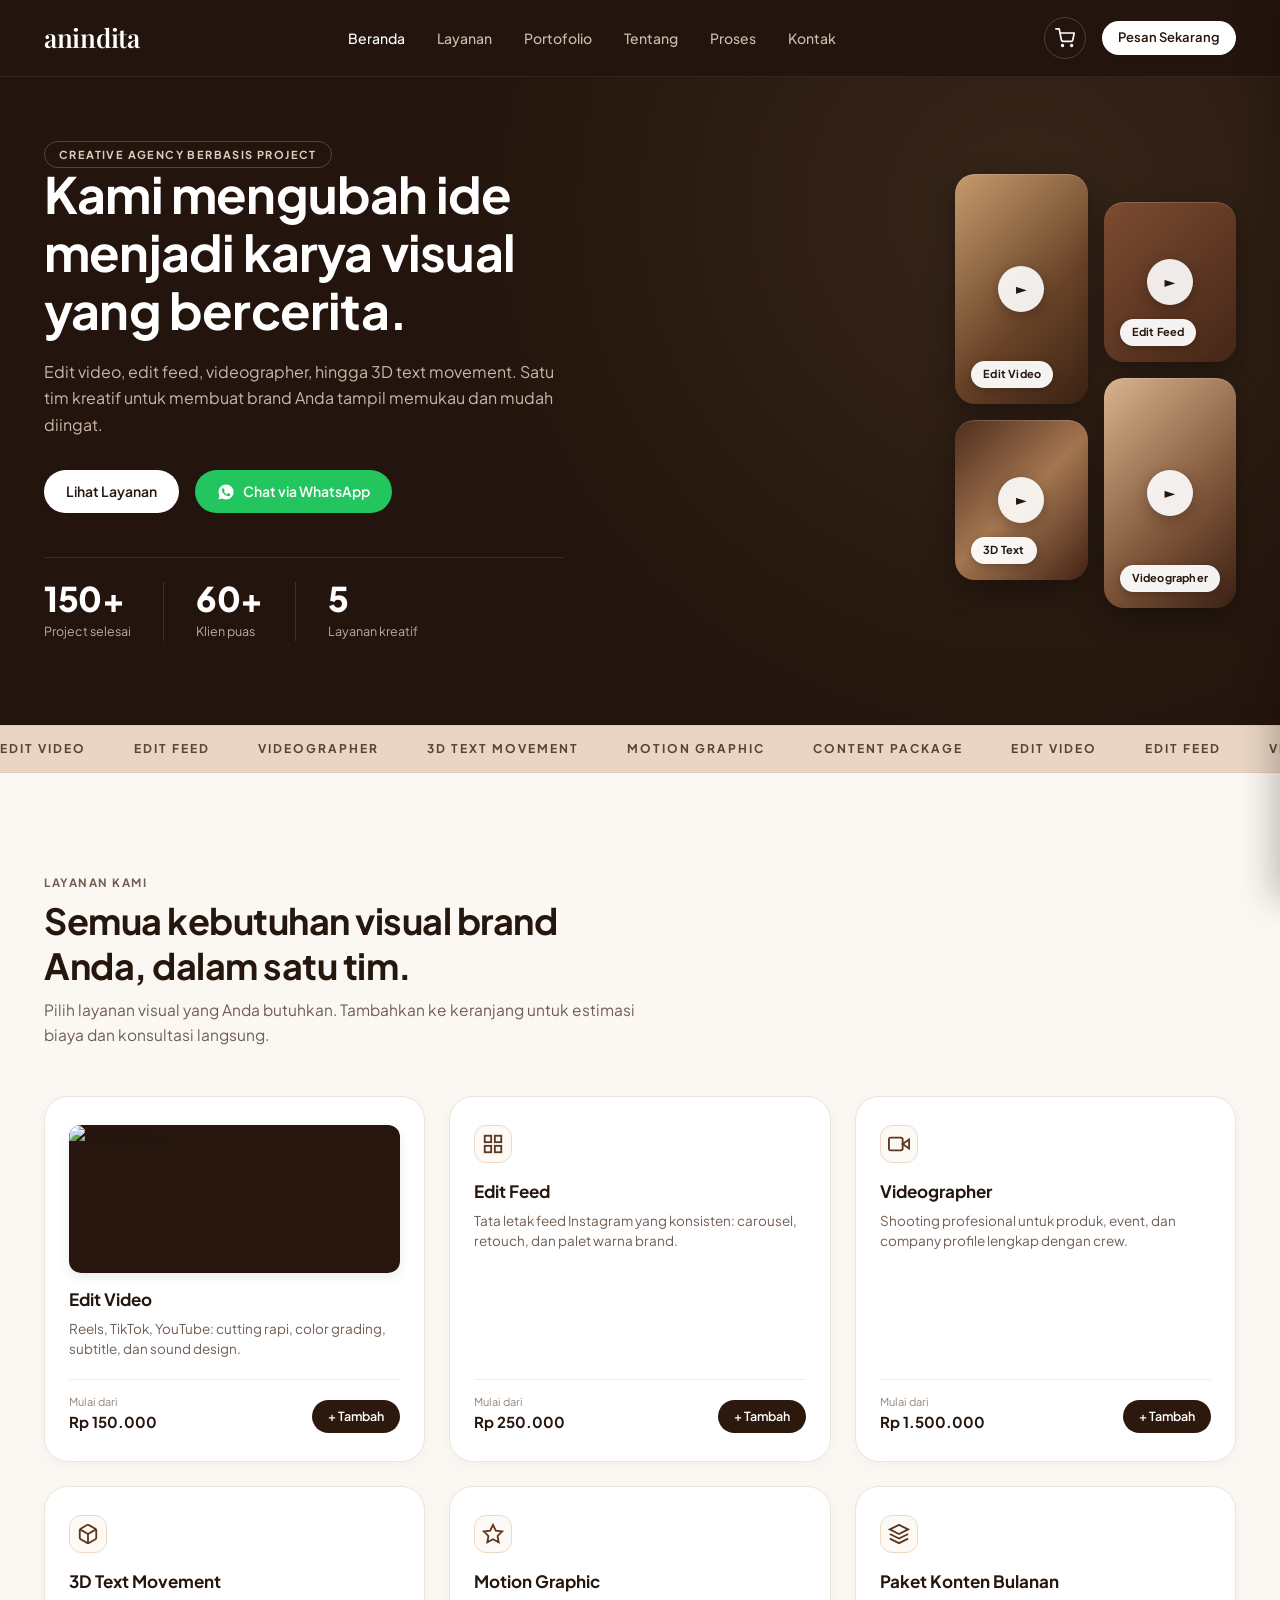
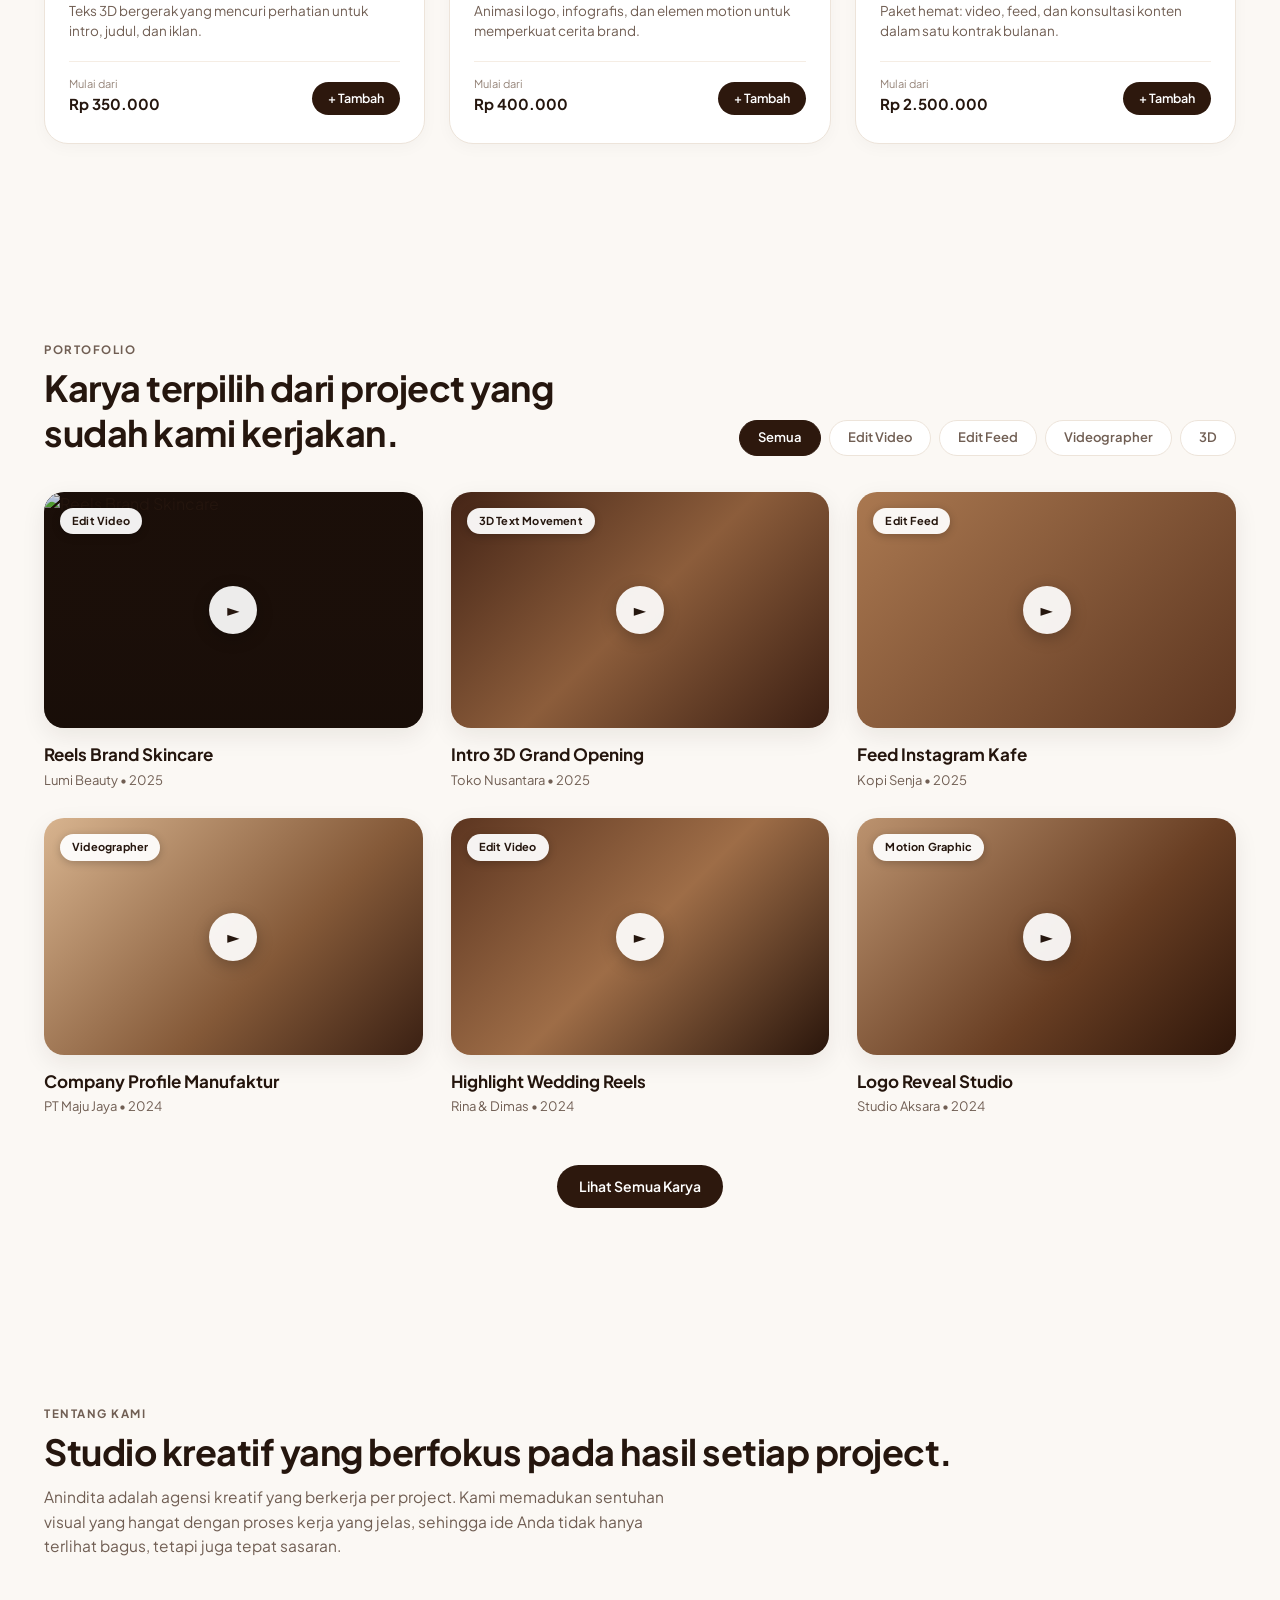
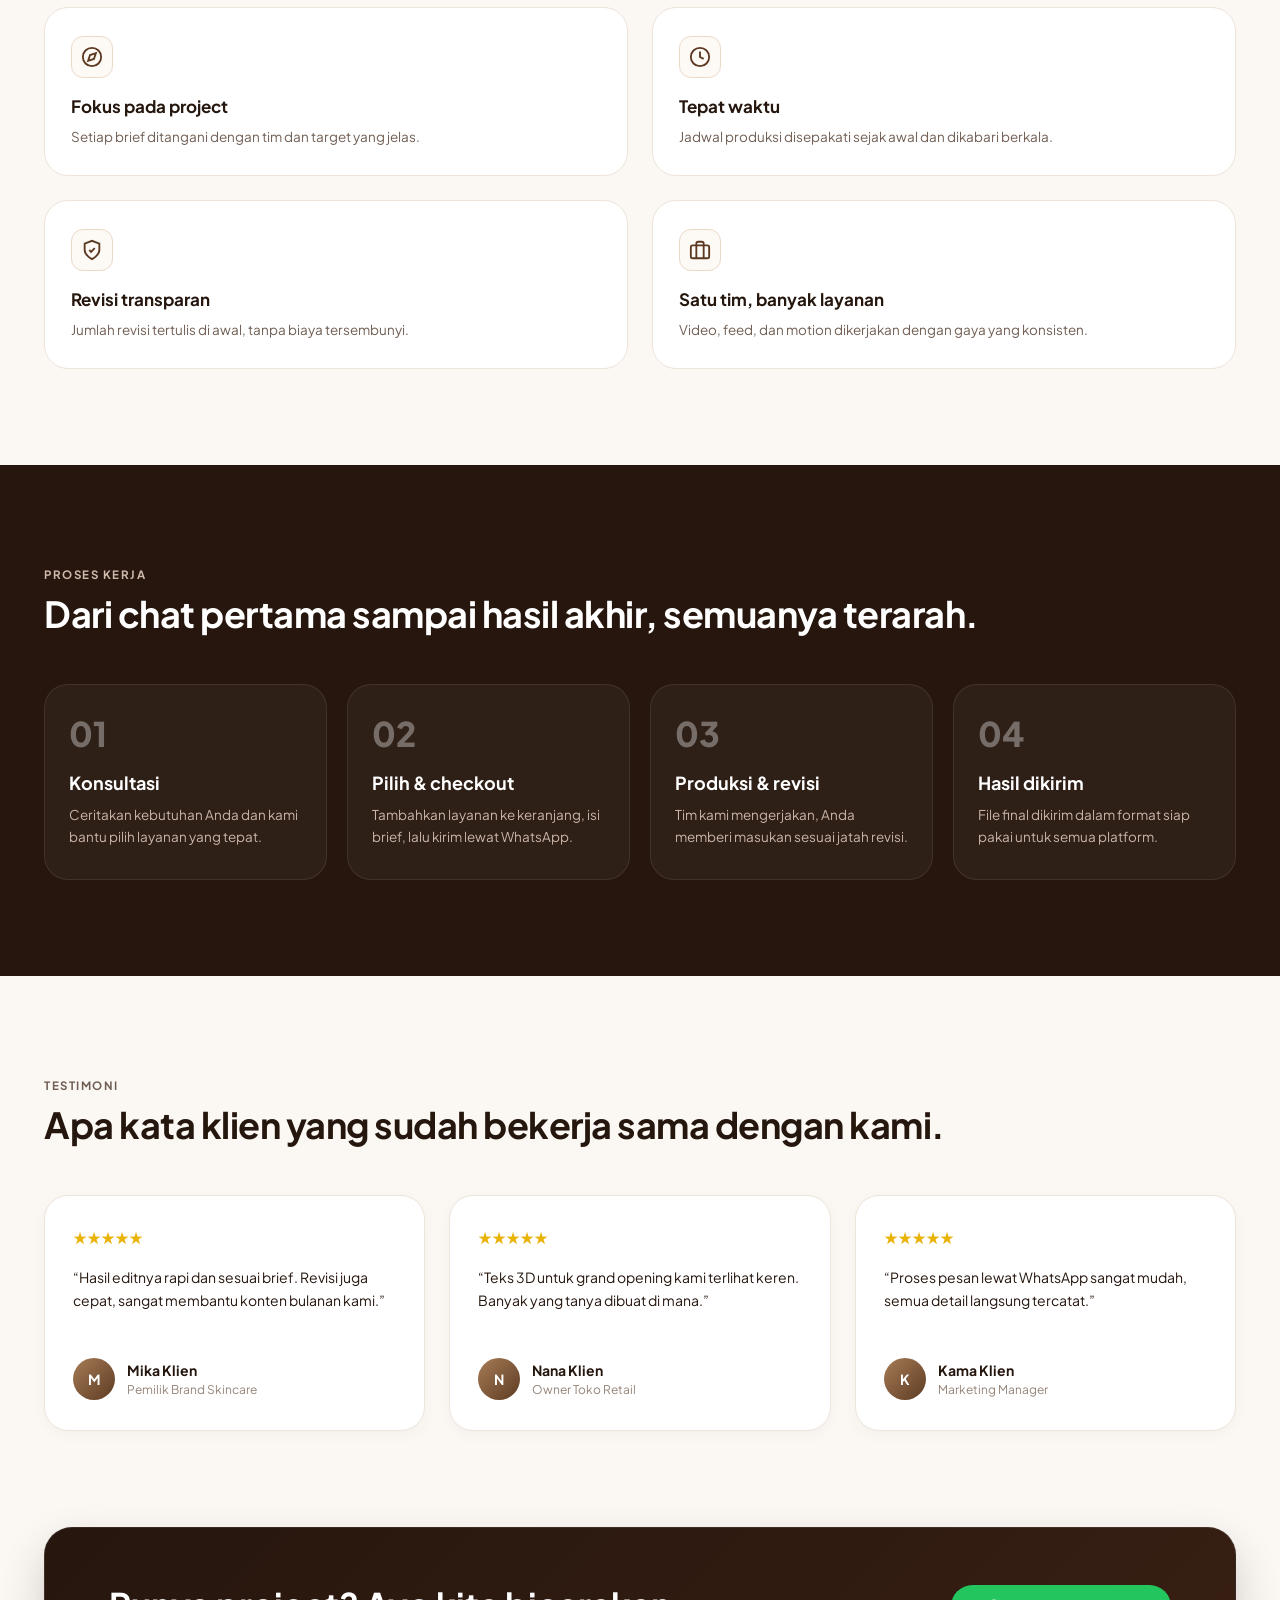
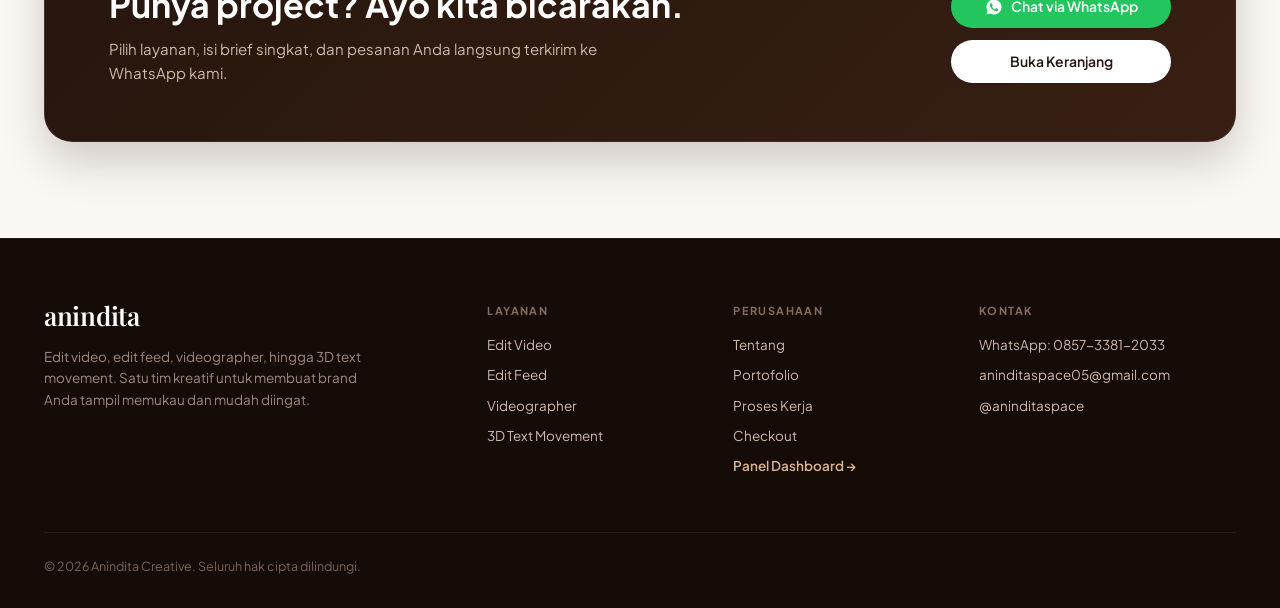
==== commit 3a0db7a6: "Add .gitignore, .gitkeep for uploads, and Supabase schema with RLS policies - Created .gitignore to " ====
--- a/landing-page/index.html
+++ b/landing-page/index.html
@@ -36,7 +36,7 @@
               <circle cx="20" cy="21" r="1"></circle>
               <path d="M1 1h4l2.68 13.39a2 2 0 0 0 2 1.61h9.72a2 2 0 0 0 2-1.61L23 6H6"></path>
             </svg>
-            <span class="cart-badge" data-cart-badge>3</span>
+            <span class="cart-badge" data-cart-badge style="display:none;">0</span>
           </button>
           <a href="#layanan" class="btn btn-white btn-sm header-order-btn">Pesan Sekarang</a>
         </div>
@@ -633,7 +633,7 @@
 
   <aside class="cart-drawer" id="cartDrawer" aria-label="Keranjang Belanja">
     <div class="drawer-header">
-      <h2 id="drawerCartTitle">Keranjang (3)</h2>
+      <h2 id="drawerCartTitle">Keranjang (0)</h2>
       <button type="button" class="drawer-close-btn" id="closeCartBtn" aria-label="Tutup keranjang">
         &times;
       </button>
@@ -651,7 +651,7 @@
     <div class="drawer-footer" id="drawerFooter">
       <div class="drawer-subtotal-row">
         <span class="label">Subtotal</span>
-        <span class="amount" id="drawerSubtotal">Rp 1.200.000</span>
+        <span class="amount" id="drawerSubtotal">Rp 0</span>
       </div>
       <a href="checkout.html" class="btn btn-dark btn-full">
         Lanjut ke Checkout
--- a/landing-page/css/style.css
+++ b/landing-page/css/style.css
@@ -496,6 +496,7 @@
   top: 50%;
   left: 50%;
   transform: translate(-50%, -50%);
+  z-index: 3;
   width: 46px;
   height: 46px;
   border-radius: 50%;
@@ -516,17 +517,57 @@
 }
 
 .showcase-badge {
+  position: relative;
+  z-index: 3;
   display: inline-block;
   align-self: flex-start;
   padding: 5px 12px;
   border-radius: var(--radius-full);
-  background: rgba(255, 255, 255, 0.92);
+  background: rgba(255, 255, 255, 0.94);
   backdrop-filter: blur(6px);
   color: var(--text-dark-primary);
   font-size: 11px;
   font-weight: 700;
   letter-spacing: 0.2px;
-  box-shadow: 0 2px 8px rgba(0, 0, 0, 0.2);
+  box-shadow: 0 2px 8px rgba(0, 0, 0, 0.25);
+}
+
+.tile-media-bg {
+  position: absolute;
+  inset: 0;
+  z-index: 1;
+  width: 100%;
+  height: 100%;
+  object-fit: cover;
+  border-radius: inherit;
+  display: block;
+}
+
+.tile-media-scrim {
+  position: absolute;
+  inset: 0;
+  z-index: 2;
+  background: linear-gradient(180deg, rgba(22, 12, 7, 0.12) 0%, rgba(22, 12, 7, 0.08) 55%, rgba(22, 12, 7, 0.45) 100%);
+  pointer-events: none;
+}
+
+.service-thumb-media {
+  width: 100%;
+  height: 148px;
+  border-radius: 12px;
+  margin-bottom: 14px;
+  overflow: hidden;
+  position: relative;
+  background: #26160e;
+  box-shadow: 0 4px 12px rgba(38, 22, 14, 0.08);
+}
+
+.service-thumb-media img,
+.service-thumb-media video {
+  width: 100%;
+  height: 100%;
+  object-fit: cover;
+  display: block;
 }
 
 /* ==========================================================================
@@ -801,16 +842,19 @@
 }
 
 .portfolio-badge {
+  position: relative;
+  z-index: 3;
   display: inline-block;
   align-self: flex-start;
   padding: 5px 12px;
   border-radius: var(--radius-full);
-  background: rgba(255, 255, 255, 0.92);
+  background: rgba(255, 255, 255, 0.94);
   backdrop-filter: blur(6px);
   color: var(--text-dark-primary);
   font-size: 11px;
   font-weight: 700;
   letter-spacing: 0.2px;
+  box-shadow: 0 2px 8px rgba(0, 0, 0, 0.22);
 }
 
 .portfolio-play-center {
@@ -818,6 +862,7 @@
   top: 50%;
   left: 50%;
   transform: translate(-50%, -50%);
+  z-index: 3;
   width: 48px;
   height: 48px;
   border-radius: 50%;
@@ -2696,3 +2741,597 @@
   }
 }
 
+/* ==========================================================================
+   ADMIN LOGIN GATE & CMS VISUAL EDITOR (dashboard.html)
+   ========================================================================== */
+
+/* Login Gate Container */
+.login-gate-wrap {
+  min-height: 100vh;
+  display: flex;
+  align-items: center;
+  justify-content: center;
+  background: radial-gradient(circle at 50% 30%, #3a2215 0%, #1c0e07 70%, #120904 100%);
+  padding: 24px;
+}
+
+.login-card {
+  width: 100%;
+  max-width: 440px;
+  background: rgba(38, 22, 14, 0.95);
+  border: 1px solid rgba(216, 180, 143, 0.25);
+  border-radius: var(--radius-2xl);
+  padding: 40px 32px;
+  box-shadow: 0 20px 50px rgba(0, 0, 0, 0.6), 0 0 0 1px rgba(255, 255, 255, 0.05);
+  color: #ffffff;
+  backdrop-filter: blur(12px);
+  animation: fadeInDown 0.35s cubic-bezier(0.16, 1, 0.3, 1);
+}
+
+@keyframes fadeInDown {
+  from { opacity: 0; transform: translateY(-16px); }
+  to { opacity: 1; transform: translateY(0); }
+}
+
+.login-header {
+  text-align: center;
+  margin-bottom: 28px;
+}
+
+.login-header .wordmark {
+  font-size: 38px;
+  display: inline-block;
+  margin-bottom: 6px;
+}
+
+.login-header h2 {
+  font-size: 20px;
+  font-weight: 700;
+  color: #fbf8f4;
+  margin-bottom: 4px;
+}
+
+.login-header p {
+  font-size: 13px;
+  color: #bfaea5;
+}
+
+.login-credential-badge {
+  background: rgba(216, 180, 143, 0.12);
+  border: 1px dashed rgba(216, 180, 143, 0.35);
+  border-radius: var(--radius-lg);
+  padding: 12px 14px;
+  margin-bottom: 24px;
+  font-size: 12.5px;
+  color: #e8d8ce;
+  line-height: 1.5;
+}
+
+.login-credential-badge strong {
+  color: #f5eedf;
+}
+
+.login-credential-badge code {
+  background: rgba(0,0,0,0.35);
+  padding: 2px 6px;
+  border-radius: 4px;
+  color: #ffdda1;
+  font-family: monospace;
+  font-weight: 700;
+}
+
+.form-group-login {
+  margin-bottom: 18px;
+  position: relative;
+}
+
+.form-group-login label {
+  display: block;
+  font-size: 12.5px;
+  font-weight: 600;
+  color: #d8c7bc;
+  margin-bottom: 6px;
+}
+
+.form-input-login {
+  width: 100%;
+  padding: 12px 14px;
+  background: rgba(255, 255, 255, 0.06);
+  border: 1px solid rgba(255, 255, 255, 0.18);
+  border-radius: var(--radius-md);
+  color: #ffffff;
+  font-size: 14px;
+  transition: all var(--transition-fast);
+}
+
+.form-input-login:focus {
+  outline: none;
+  background: rgba(255, 255, 255, 0.1);
+  border-color: #d8b48f;
+  box-shadow: 0 0 0 3px rgba(216, 180, 143, 0.25);
+}
+
+.password-toggle-btn {
+  position: absolute;
+  right: 12px;
+  top: 36px;
+  background: none;
+  border: none;
+  color: #bfaea5;
+  cursor: pointer;
+  padding: 4px;
+  display: flex;
+  align-items: center;
+  justify-content: center;
+  transition: color 0.15s ease;
+}
+
+.password-toggle-btn:hover {
+  color: #ffffff;
+}
+
+.login-error-msg {
+  display: none;
+  background: rgba(239, 68, 68, 0.15);
+  border: 1px solid rgba(239, 68, 68, 0.4);
+  color: #fca5a5;
+  border-radius: var(--radius-md);
+  padding: 10px 14px;
+  font-size: 12.5px;
+  margin-bottom: 18px;
+}
+
+.btn-login-submit {
+  width: 100%;
+  padding: 13px 20px;
+  background: #ffffff;
+  color: #26160e;
+  border: none;
+  border-radius: var(--radius-md);
+  font-size: 14.5px;
+  font-weight: 700;
+  cursor: pointer;
+  transition: all var(--transition-fast);
+  box-shadow: 0 4px 14px rgba(0,0,0,0.25);
+}
+
+.btn-login-submit:hover {
+  background: #f0e6dc;
+  transform: translateY(-1px);
+}
+
+.btn-quick-fill {
+  width: 100%;
+  margin-top: 10px;
+  padding: 10px 16px;
+  background: rgba(255, 255, 255, 0.08);
+  color: #d8b48f;
+  border: 1px solid rgba(216, 180, 143, 0.3);
+  border-radius: var(--radius-md);
+  font-size: 13px;
+  font-weight: 600;
+  cursor: pointer;
+  transition: all var(--transition-fast);
+}
+
+.btn-quick-fill:hover {
+  background: rgba(216, 180, 143, 0.18);
+  color: #ffffff;
+}
+
+/* CMS Dashboard Workspace */
+.cms-top-banner {
+  background: #fff8ef;
+  border: 1px solid #fed7aa;
+  border-radius: var(--radius-lg);
+  padding: 14px 18px;
+  margin-bottom: 24px;
+  display: flex;
+  align-items: center;
+  justify-content: space-between;
+  gap: 16px;
+  font-size: 13.5px;
+  color: #7c2d12;
+}
+
+.cms-top-banner p {
+  margin: 0;
+  line-height: 1.45;
+}
+
+.cms-section-card {
+  background: #ffffff;
+  border: 1px solid var(--color-border);
+  border-radius: var(--radius-2xl);
+  padding: 28px;
+  margin-bottom: 28px;
+  box-shadow: var(--shadow-sm);
+}
+
+.cms-card-header {
+  border-bottom: 1px solid #f0e6dc;
+  padding-bottom: 16px;
+  margin-bottom: 22px;
+  display: flex;
+  align-items: center;
+  justify-content: space-between;
+  flex-wrap: wrap;
+  gap: 12px;
+}
+
+.cms-card-header h2 {
+  font-size: 19px;
+  font-weight: 700;
+  color: var(--text-dark-primary);
+  margin-bottom: 2px;
+}
+
+.cms-card-header p {
+  font-size: 13px;
+  color: var(--text-dark-secondary);
+  margin: 0;
+}
+
+.cms-form-grid-2 {
+  display: grid;
+  grid-template-columns: 1fr 1fr;
+  gap: 20px;
+}
+
+.cms-form-grid-3 {
+  display: grid;
+  grid-template-columns: repeat(3, 1fr);
+  gap: 18px;
+}
+
+.cms-form-group {
+  margin-bottom: 18px;
+}
+
+.cms-label {
+  display: flex;
+  align-items: center;
+  justify-content: space-between;
+  font-size: 13px;
+  font-weight: 700;
+  color: var(--text-dark-primary);
+  margin-bottom: 6px;
+}
+
+.cms-label-badge {
+  font-size: 10.5px;
+  font-weight: 600;
+  padding: 2px 8px;
+  border-radius: var(--radius-full);
+  background: #f0e6dc;
+  color: #6d5445;
+}
+
+.cms-input, .cms-textarea, .cms-select {
+  width: 100%;
+  padding: 10px 14px;
+  border: 1px solid var(--color-border);
+  border-radius: var(--radius-md);
+  font-size: 13.5px;
+  font-family: inherit;
+  color: var(--text-dark-primary);
+  background: #ffffff;
+  transition: all var(--transition-fast);
+}
+
+.cms-input:focus, .cms-textarea:focus, .cms-select:focus {
+  outline: none;
+  border-color: #26160e;
+  box-shadow: 0 0 0 3px rgba(38, 22, 14, 0.1);
+}
+
+.cms-textarea {
+  resize: vertical;
+  min-height: 80px;
+  line-height: 1.5;
+}
+
+.cms-hint {
+  font-size: 11.5px;
+  color: var(--text-dark-secondary);
+  margin-top: 5px;
+  line-height: 1.4;
+}
+
+/* Upload & Preview Media Widget */
+.cms-media-box {
+  background: #faf6f1;
+  border: 1px dashed #d1c0b3;
+  border-radius: var(--radius-lg);
+  padding: 16px;
+  display: flex;
+  flex-direction: column;
+  gap: 12px;
+}
+
+.cms-media-preview-area {
+  position: relative;
+  width: 100%;
+  max-width: 280px;
+  aspect-ratio: 16/9;
+  border-radius: var(--radius-md);
+  overflow: hidden;
+  background: #e4d7cb;
+  display: flex;
+  align-items: center;
+  justify-content: center;
+  box-shadow: 0 2px 8px rgba(0,0,0,0.08);
+}
+
+.cms-media-preview-area img {
+  width: 100%;
+  height: 100%;
+  object-fit: cover;
+}
+
+.cms-media-preview-area video {
+  width: 100%;
+  height: 100%;
+  object-fit: cover;
+}
+
+.cms-media-preview-area .empty-placeholder {
+  font-size: 12px;
+  color: #8c776a;
+  text-align: center;
+  padding: 12px;
+}
+
+.cms-upload-row {
+  display: flex;
+  align-items: center;
+  gap: 10px;
+  flex-wrap: wrap;
+}
+
+.cms-file-label {
+  display: inline-flex;
+  align-items: center;
+  gap: 6px;
+  padding: 8px 14px;
+  background: #26160e;
+  color: #ffffff;
+  border-radius: var(--radius-md);
+  font-size: 12.5px;
+  font-weight: 600;
+  cursor: pointer;
+  transition: all var(--transition-fast);
+}
+
+.cms-file-label:hover {
+  background: #3d2518;
+}
+
+.cms-file-input {
+  display: none;
+}
+
+.cms-media-actions {
+  display: flex;
+  gap: 8px;
+}
+
+/* Item Grid for Services, Portfolio, Testimonials */
+.cms-items-grid {
+  display: grid;
+  grid-template-columns: repeat(auto-fill, minmax(280px, 1fr));
+  gap: 16px;
+}
+
+.cms-item-card {
+  border: 1px solid var(--color-border);
+  border-radius: var(--radius-lg);
+  padding: 16px;
+  background: #ffffff;
+  display: flex;
+  flex-direction: column;
+  justify-content: space-between;
+  transition: all var(--transition-fast);
+}
+
+.cms-item-card:hover {
+  border-color: #8c776a;
+  box-shadow: var(--shadow-sm);
+}
+
+.cms-item-thumb {
+  width: 100%;
+  height: 120px;
+  border-radius: var(--radius-md);
+  margin-bottom: 12px;
+  overflow: hidden;
+  position: relative;
+  display: flex;
+  align-items: center;
+  justify-content: center;
+}
+
+.cms-item-thumb img, .cms-item-thumb video {
+  width: 100%;
+  height: 100%;
+  object-fit: cover;
+}
+
+.cms-item-header {
+  display: flex;
+  align-items: flex-start;
+  justify-content: space-between;
+  gap: 10px;
+  margin-bottom: 8px;
+}
+
+.cms-item-title {
+  font-size: 15px;
+  font-weight: 700;
+  color: var(--text-dark-primary);
+}
+
+.cms-item-badge {
+  font-size: 11px;
+  font-weight: 600;
+  padding: 2px 8px;
+  border-radius: var(--radius-full);
+  background: #f0e6dc;
+  color: #5a3d2b;
+  white-space: nowrap;
+}
+
+.cms-item-desc {
+  font-size: 12.5px;
+  color: var(--text-dark-secondary);
+  line-height: 1.45;
+  margin-bottom: 14px;
+}
+
+.cms-item-price {
+  font-size: 14.5px;
+  font-weight: 800;
+  color: #26160e;
+  margin-bottom: 12px;
+}
+
+.cms-item-actions {
+  display: flex;
+  align-items: center;
+  justify-content: flex-end;
+  gap: 8px;
+  border-top: 1px solid #f4ece4;
+  padding-top: 10px;
+}
+
+/* Floating Save Action Bar */
+.cms-floating-bar {
+  position: fixed;
+  bottom: 24px;
+  right: 28px;
+  z-index: 999;
+  display: flex;
+  align-items: center;
+  gap: 12px;
+  background: rgba(38, 22, 14, 0.95);
+  backdrop-filter: blur(8px);
+  padding: 10px 18px;
+  border-radius: var(--radius-full);
+  border: 1px solid rgba(216, 180, 143, 0.3);
+  box-shadow: 0 10px 30px rgba(0, 0, 0, 0.35);
+  color: #ffffff;
+}
+
+.cms-floating-bar span {
+  font-size: 13px;
+  color: #d8c7bc;
+}
+
+.btn-save-master {
+  background: #22c55e;
+  color: #ffffff;
+  border: none;
+  border-radius: var(--radius-full);
+  padding: 10px 22px;
+  font-size: 14px;
+  font-weight: 700;
+  cursor: pointer;
+  display: flex;
+  align-items: center;
+  gap: 8px;
+  transition: all var(--transition-fast);
+  box-shadow: 0 4px 12px rgba(34, 197, 94, 0.4);
+}
+
+.btn-save-master:hover {
+  background: #16a34a;
+  transform: translateY(-1px);
+}
+
+.btn-preview-web {
+  background: rgba(255, 255, 255, 0.15);
+  color: #ffffff;
+  border: 1px solid rgba(255, 255, 255, 0.25);
+  border-radius: var(--radius-full);
+  padding: 9px 18px;
+  font-size: 13px;
+  font-weight: 600;
+  text-decoration: none;
+  display: inline-flex;
+  align-items: center;
+  gap: 6px;
+  transition: all var(--transition-fast);
+}
+
+.btn-preview-web:hover {
+  background: rgba(255, 255, 255, 0.25);
+  color: #ffffff;
+}
+
+/* Mobile Admin Nav Strip */
+.admin-mobile-tabs {
+  display: none;
+  background: #26160e;
+  overflow-x: auto;
+  white-space: nowrap;
+  padding: 10px 16px;
+  gap: 8px;
+  border-bottom: 1px solid rgba(255, 255, 255, 0.1);
+  -webkit-overflow-scrolling: touch;
+}
+
+.admin-mobile-tabs .admin-nav-item {
+  display: inline-flex;
+  padding: 8px 14px;
+  font-size: 12.5px;
+  border-radius: var(--radius-full);
+  background: rgba(255, 255, 255, 0.08);
+  color: #cfb9ab;
+}
+
+.admin-mobile-tabs .admin-nav-item.active {
+  background: #ffffff;
+  color: #26160e;
+  font-weight: 700;
+}
+
+@media (max-width: 1080px) {
+  .admin-sidebar {
+    display: none;
+  }
+
+  .admin-mobile-tabs {
+    display: flex;
+  }
+
+  .admin-main {
+    padding: 24px 20px 100px 20px;
+  }
+
+  .cms-form-grid-2, .cms-form-grid-3 {
+    grid-template-columns: 1fr;
+  }
+
+  .cms-floating-bar {
+    left: 16px;
+    right: 16px;
+    bottom: 16px;
+    justify-content: space-between;
+    border-radius: var(--radius-xl);
+  }
+}
+
+.toast-notice.toast-error {
+  background: #991b1b;
+  border-color: #f87171;
+  color: #ffffff;
+}
+
+.btn-save-master:disabled,
+button:disabled {
+  opacity: 0.6;
+  cursor: not-allowed;
+}
+
+
+
